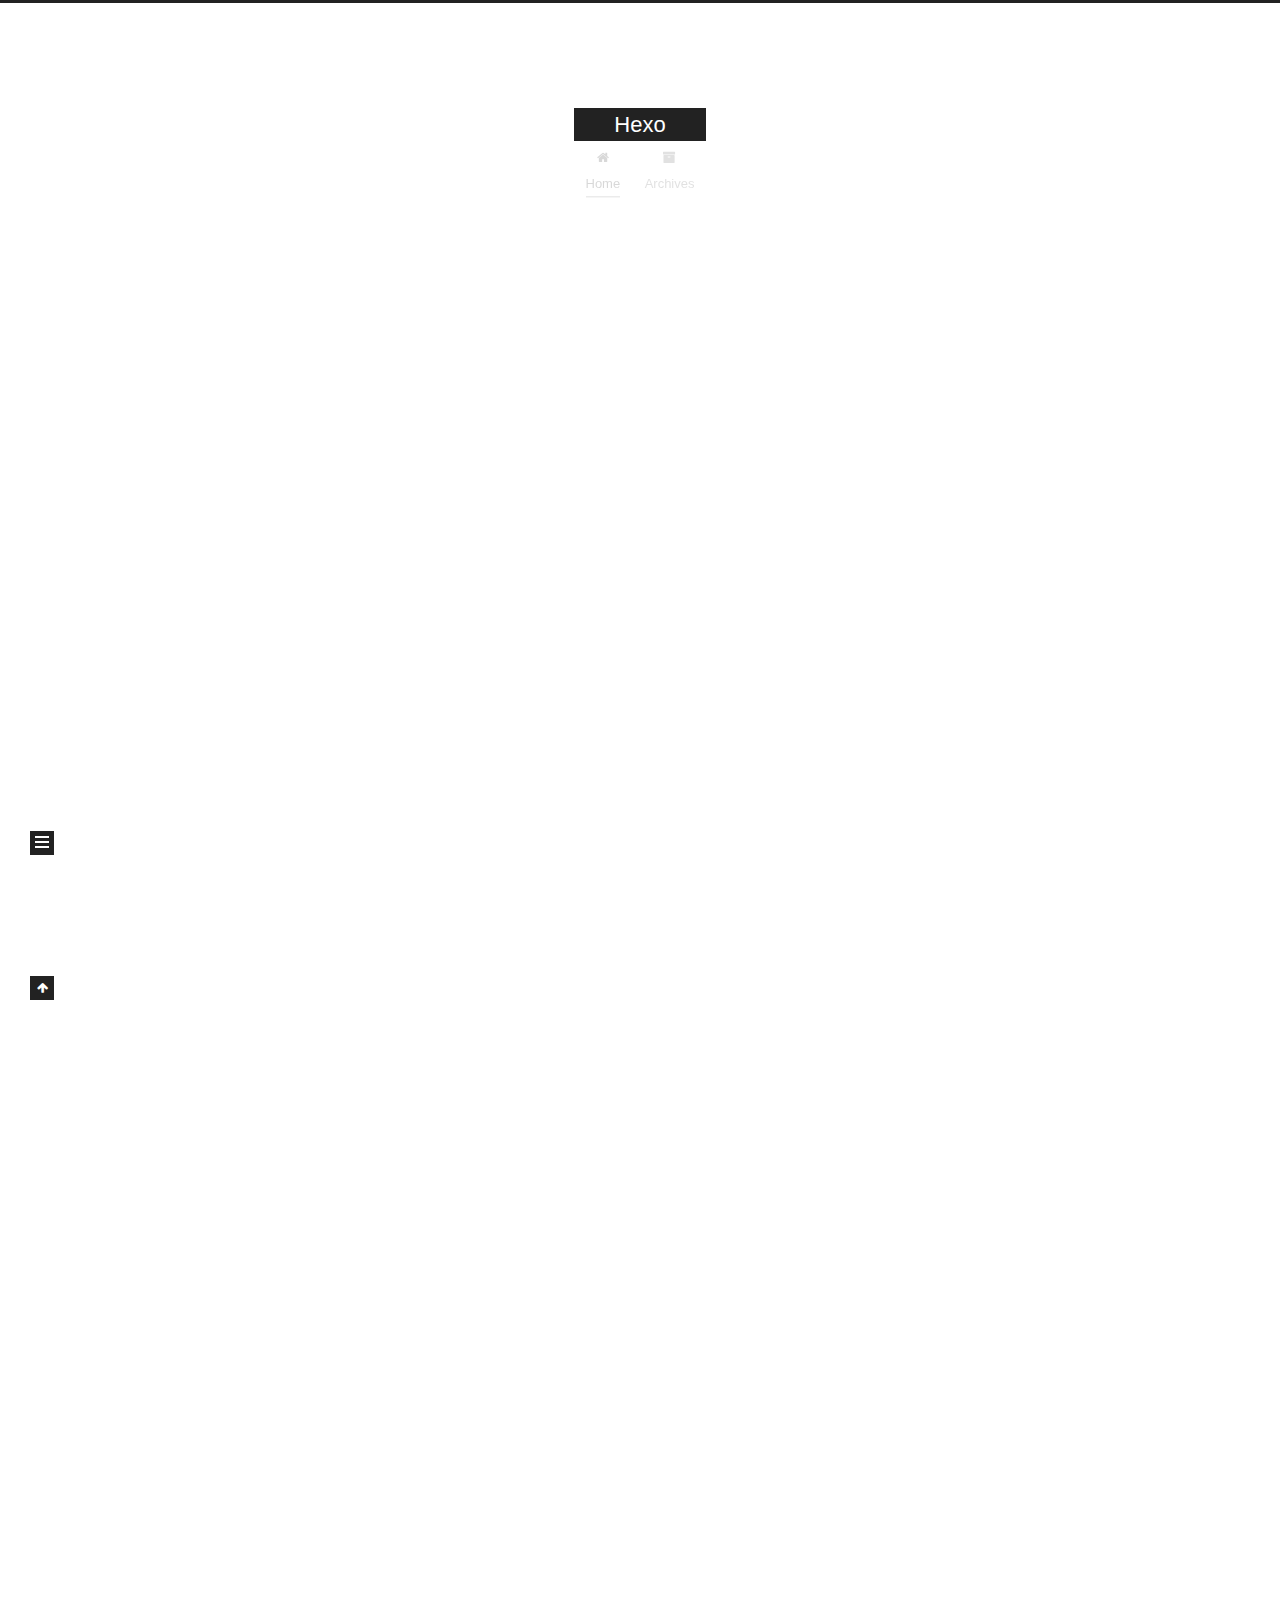
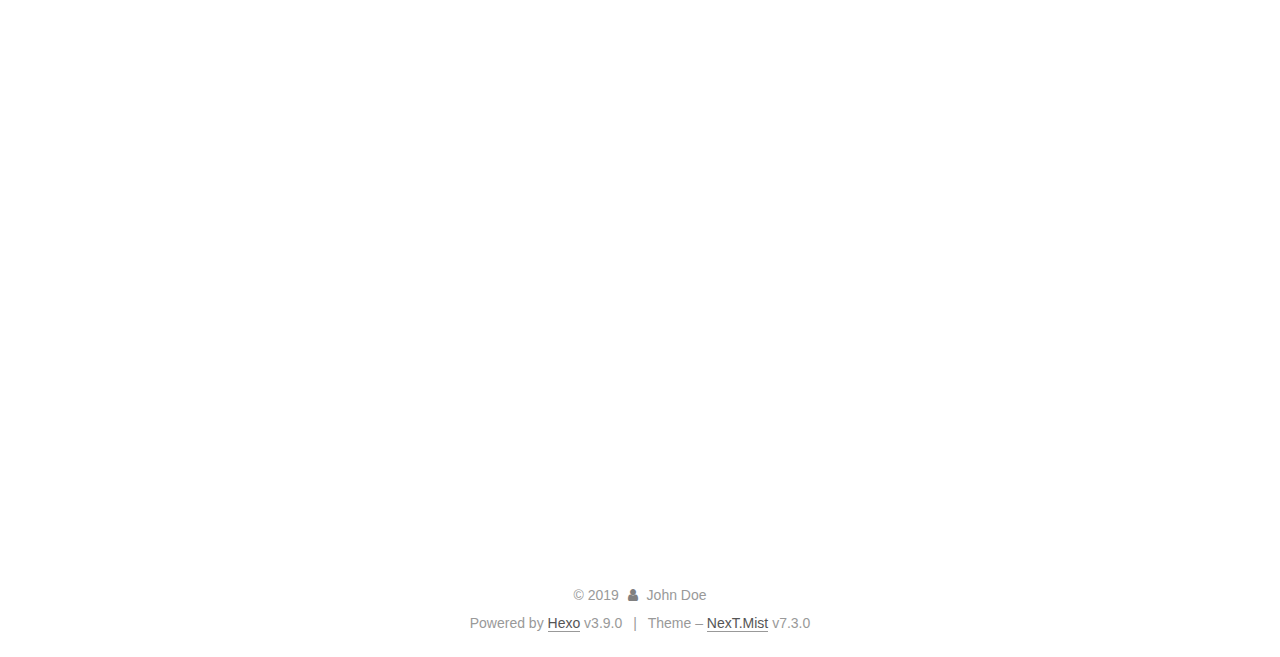
==== index.html @ 035d0e1c "Site updated: 2019-08-21 15:42:27" ====
<!DOCTYPE html>





<html class="theme-next mist use-motion" lang="en">
<head>
  <meta charset="UTF-8">
<meta name="viewport" content="width=device-width, initial-scale=1, maximum-scale=2">
<meta name="theme-color" content="#222">
<meta http-equiv="X-UA-Compatible" content="IE=edge">
  <link rel="apple-touch-icon" sizes="180x180" href="/images/apple-touch-icon-next.png?v=7.3.0">
  <link rel="icon" type="image/png" sizes="32x32" href="/images/favicon-32x32-next.png?v=7.3.0">
  <link rel="icon" type="image/png" sizes="16x16" href="/images/favicon-16x16-next.png?v=7.3.0">
  <link rel="mask-icon" href="/images/logo.svg?v=7.3.0" color="#222">

<link rel="stylesheet" href="/css/main.css?v=7.3.0">


<link rel="stylesheet" href="/lib/font-awesome/css/font-awesome.min.css?v=4.7.0">


<script id="hexo-configurations">
  var NexT = window.NexT || {};
  var CONFIG = {
    root: '/',
    scheme: 'Mist',
    version: '7.3.0',
    exturl: false,
    sidebar: {"position":"left","display":"post","offset":12,"onmobile":false},
    copycode: {"enable":false,"show_result":false,"style":null},
    back2top: {"enable":true,"sidebar":false,"scrollpercent":false},
    bookmark: {"enable":false,"save":"auto"},
    fancybox: false,
    mediumzoom: false,
    lazyload: false,
    pangu: false,
    algolia: {
      appID: '',
      apiKey: '',
      indexName: '',
      hits: {"per_page":10},
      labels: {"input_placeholder":"Search for Posts","hits_empty":"We didn't find any results for the search: ${query}","hits_stats":"${hits} results found in ${time} ms"}
    },
    localsearch: {"enable":false,"trigger":"auto","top_n_per_article":1,"unescape":false,"preload":false},
    path: '',
    motion: {"enable":true,"async":false,"transition":{"post_block":"fadeIn","post_header":"slideDownIn","post_body":"slideDownIn","coll_header":"slideLeftIn","sidebar":"slideUpIn"}},
    translation: {
      copy_button: 'Copy',
      copy_success: 'Copied',
      copy_failure: 'Copy failed'
    }
  };
</script>

  <meta property="og:type" content="website">
<meta property="og:title" content="Hexo">
<meta property="og:url" content="http://yoursite.com/index.html">
<meta property="og:site_name" content="Hexo">
<meta property="og:locale" content="en">
<meta name="twitter:card" content="summary">
<meta name="twitter:title" content="Hexo">
  <link rel="canonical" href="http://yoursite.com/">


<script id="page-configurations">
  // https://hexo.io/docs/variables.html
  CONFIG.page = {
    sidebar: "",
    isHome: true,
    isPost: false,
    isPage: false,
    isArchive: false
  };
</script>

  <title>Hexo</title>
  <meta name="generator" content="Hexo 3.9.0">
  








  <noscript>
  <style>
  .use-motion .motion-element,
  .use-motion .brand,
  .use-motion .menu-item,
  .sidebar-inner,
  .use-motion .post-block,
  .use-motion .pagination,
  .use-motion .comments,
  .use-motion .post-header,
  .use-motion .post-body,
  .use-motion .collection-title { opacity: initial; }

  .use-motion .logo,
  .use-motion .site-title,
  .use-motion .site-subtitle {
    opacity: initial;
    top: initial;
  }

  .use-motion .logo-line-before i { left: initial; }
  .use-motion .logo-line-after i { right: initial; }
  </style>
</noscript>

</head>

<body itemscope itemtype="http://schema.org/WebPage" lang="en">

  <div class="container sidebar-position-left">
    <div class="headband"></div>

    <header id="header" class="header" itemscope itemtype="http://schema.org/WPHeader">
      <div class="header-inner"><div class="site-brand-wrapper">
  <div class="site-meta">

    <div class="custom-logo-site-title">
      <a href="/" class="brand" rel="start">
        <span class="logo-line-before"><i></i></span>
        <span class="site-title">Hexo</span>
        <span class="logo-line-after"><i></i></span>
      </a>
    </div>
  </div>

  <div class="site-nav-toggle">
    <button aria-label="Toggle navigation bar">
      <span class="btn-bar"></span>
      <span class="btn-bar"></span>
      <span class="btn-bar"></span>
    </button>
  </div>
</div>


<nav class="site-nav">
  
  <ul id="menu" class="menu">
      
      
      
        
        <li class="menu-item menu-item-home">
      
    

    <a href="/" rel="section"><i class="menu-item-icon fa fa-fw fa-home"></i> <br>Home</a>

  </li>
      
      
      
        
        <li class="menu-item menu-item-archives">
      
    

    <a href="/archives/" rel="section"><i class="menu-item-icon fa fa-fw fa-archive"></i> <br>Archives</a>

  </li>
  </ul>

    

</nav>
</div>
    </header>

    


    <main id="main" class="main">
      <div class="main-inner">
        <div class="content-wrap">
          <div id="content" class="content page-home">
            
  <section id="posts" class="posts-expand">
      

  <article class="post" itemscope itemtype="http://schema.org/Article">
  
  
  
  <div class="post-block">
    <link itemprop="mainEntityOfPage" href="http://yoursite.com/2019/08/20/我的家/">

    <span hidden itemprop="author" itemscope itemtype="http://schema.org/Person">
      <meta itemprop="name" content="John Doe">
      <meta itemprop="description" content="">
      <meta itemprop="image" content="/images/avatar.gif">
    </span>

    <span hidden itemprop="publisher" itemscope itemtype="http://schema.org/Organization">
      <meta itemprop="name" content="Hexo">
    </span>
      <header class="post-header">
        <h1 class="post-title" itemprop="name headline">
            
            <a href="/2019/08/20/我的家/" class="post-title-link" itemprop="url">我的家在四川1111</a>
          
        </h1>

        <div class="post-meta">
            <span class="post-meta-item">
              <span class="post-meta-item-icon">
                <i class="fa fa-calendar-o"></i>
              </span>
              <span class="post-meta-item-text">Posted on</span>

              
                
              

              <time title="Created: 2019-08-20 17:03:33" itemprop="dateCreated datePublished" datetime="2019-08-20T17:03:33+08:00">2019-08-20</time>
            </span>
          
            

            
              <span class="post-meta-item">
                <span class="post-meta-item-icon">
                  <i class="fa fa-calendar-check-o"></i>
                </span>
                <span class="post-meta-item-text">Edited on</span>
                <time title="Modified: 2019-08-21 15:23:46" itemprop="dateModified" datetime="2019-08-21T15:23:46+08:00">2019-08-21</time>
              </span>
            
          

          

        </div>
      </header>

    
    
    
    <div class="post-body" itemprop="articleBody">

      
          <ol>
<li>hello </li>
<li>world</li>
<li>jack</li>
</ol>
<p>不自动换行</p>
<ul>
<li><p>标题哪里去了</p>
</li>
<li><p><strong>不清楚</strong></p>
</li>
</ul>
<hr>
<hr>
<p>😁</p>

        
      
    </div>

    
    
    
      <footer class="post-footer">
          <div class="post-eof"></div>
        
      </footer>
  </div>
  
  
  
  </article>

    
      

  <article class="post" itemscope itemtype="http://schema.org/Article">
  
  
  
  <div class="post-block">
    <link itemprop="mainEntityOfPage" href="http://yoursite.com/2019/08/19/hello-world/">

    <span hidden itemprop="author" itemscope itemtype="http://schema.org/Person">
      <meta itemprop="name" content="John Doe">
      <meta itemprop="description" content="">
      <meta itemprop="image" content="/images/avatar.gif">
    </span>

    <span hidden itemprop="publisher" itemscope itemtype="http://schema.org/Organization">
      <meta itemprop="name" content="Hexo">
    </span>
      <header class="post-header">
        <h1 class="post-title" itemprop="name headline">
            
            <a href="/2019/08/19/hello-world/" class="post-title-link" itemprop="url">Hello World</a>
          
        </h1>

        <div class="post-meta">
            <span class="post-meta-item">
              <span class="post-meta-item-icon">
                <i class="fa fa-calendar-o"></i>
              </span>
              <span class="post-meta-item-text">Posted on</span>

              
                
              

              <time title="Created: 2019-08-19 15:34:10" itemprop="dateCreated datePublished" datetime="2019-08-19T15:34:10+08:00">2019-08-19</time>
            </span>
          

          

        </div>
      </header>

    
    
    
    <div class="post-body" itemprop="articleBody">

      
          <p>Welcome to <a href="https://hexo.io/" target="_blank" rel="noopener">Hexo</a>! This is your very first post. Check <a href="https://hexo.io/docs/" target="_blank" rel="noopener">documentation</a> for more info. If you get any problems when using Hexo, you can find the answer in <a href="https://hexo.io/docs/troubleshooting.html" target="_blank" rel="noopener">troubleshooting</a> or you can ask me on <a href="https://github.com/hexojs/hexo/issues" target="_blank" rel="noopener">GitHub</a>.</p>
<h2 id="Quick-Start"><a href="#Quick-Start" class="headerlink" title="Quick Start"></a>Quick Start</h2><h3 id="Create-a-new-post"><a href="#Create-a-new-post" class="headerlink" title="Create a new post"></a>Create a new post</h3><figure class="highlight bash"><table><tr><td class="gutter"><pre><span class="line">1</span><br></pre></td><td class="code"><pre><span class="line">$ hexo new <span class="string">"My New Post"</span></span><br></pre></td></tr></table></figure>

<p>More info: <a href="https://hexo.io/docs/writing.html" target="_blank" rel="noopener">Writing</a></p>
<h3 id="Run-server"><a href="#Run-server" class="headerlink" title="Run server"></a>Run server</h3><figure class="highlight bash"><table><tr><td class="gutter"><pre><span class="line">1</span><br></pre></td><td class="code"><pre><span class="line">$ hexo server</span><br></pre></td></tr></table></figure>

<p>More info: <a href="https://hexo.io/docs/server.html" target="_blank" rel="noopener">Server</a></p>
<h3 id="Generate-static-files"><a href="#Generate-static-files" class="headerlink" title="Generate static files"></a>Generate static files</h3><figure class="highlight bash"><table><tr><td class="gutter"><pre><span class="line">1</span><br></pre></td><td class="code"><pre><span class="line">$ hexo generate</span><br></pre></td></tr></table></figure>

<p>More info: <a href="https://hexo.io/docs/generating.html" target="_blank" rel="noopener">Generating</a></p>
<h3 id="Deploy-to-remote-sites"><a href="#Deploy-to-remote-sites" class="headerlink" title="Deploy to remote sites"></a>Deploy to remote sites</h3><figure class="highlight bash"><table><tr><td class="gutter"><pre><span class="line">1</span><br></pre></td><td class="code"><pre><span class="line">$ hexo deploy</span><br></pre></td></tr></table></figure>

<p>More info: <a href="https://hexo.io/docs/deployment.html" target="_blank" rel="noopener">Deployment</a></p>

        
      
    </div>

    
    
    
      <footer class="post-footer">
          <div class="post-eof"></div>
        
      </footer>
  </div>
  
  
  
  </article>

    
  </section>

  


          </div>
          

        </div>
          
  
  <div class="sidebar-toggle">
    <div class="sidebar-toggle-line-wrap">
      <span class="sidebar-toggle-line sidebar-toggle-line-first"></span>
      <span class="sidebar-toggle-line sidebar-toggle-line-middle"></span>
      <span class="sidebar-toggle-line sidebar-toggle-line-last"></span>
    </div>
  </div>

  <aside id="sidebar" class="sidebar">
    <div class="sidebar-inner">

      <div class="site-overview-wrap sidebar-panel sidebar-panel-active">
        <div class="site-overview">

          <div class="site-author motion-element" itemprop="author" itemscope itemtype="http://schema.org/Person">
  <p class="site-author-name" itemprop="name">John Doe</p>
  <div class="site-description motion-element" itemprop="description"></div>
</div>
  <nav class="site-state motion-element">
      <div class="site-state-item site-state-posts">
        
          <a href="/archives/">
        
          <span class="site-state-item-count">2</span>
          <span class="site-state-item-name">posts</span>
        </a>
      </div>
    
  </nav>




        </div>
      </div>

    </div>
  </aside>
  <div id="sidebar-dimmer"></div>


      </div>
    </main>

    <footer id="footer" class="footer">
      <div class="footer-inner">
        <div class="copyright">&copy; <span itemprop="copyrightYear">2019</span>
  <span class="with-love" id="animate">
    <i class="fa fa-user"></i>
  </span>
  <span class="author" itemprop="copyrightHolder">John Doe</span>
</div>
  <div class="powered-by">Powered by <a href="https://hexo.io" class="theme-link" rel="noopener" target="_blank">Hexo</a> v3.9.0</div>
  <span class="post-meta-divider">|</span>
  <div class="theme-info">Theme – <a href="https://theme-next.org" class="theme-link" rel="noopener" target="_blank">NexT.Mist</a> v7.3.0</div>

        








        
      </div>
    </footer>
      <div class="back-to-top">
        <i class="fa fa-arrow-up"></i>
        <span>0%</span>
      </div>

    

  </div>

  
  <script src="/lib/jquery/index.js?v=3.4.1"></script>
  <script src="/lib/velocity/velocity.min.js?v=1.2.1"></script>
  <script src="/lib/velocity/velocity.ui.min.js?v=1.2.1"></script>
<script src="/js/utils.js?v=7.3.0"></script><script src="/js/motion.js?v=7.3.0"></script>
<script src="/js/schemes/muse.js?v=7.3.0"></script>

<script src="/js/next-boot.js?v=7.3.0"></script>



  


























  

  

  


  
</body>
</html>
---- css/main.css ----
html {
  line-height: 1.15; /* 1 */
  -webkit-text-size-adjust: 100%; /* 2 */
}
body {
  margin: 0;
}
main {
  display: block;
}
h1 {
  font-size: 2em;
  margin: 0.67em 0;
}
hr {
  box-sizing: content-box; /* 1 */
  height: 0; /* 1 */
  overflow: visible; /* 2 */
}
pre {
  font-family: monospace, monospace; /* 1 */
  font-size: 1em; /* 2 */
}
a {
  background-color: transparent;
}
abbr[title] {
  border-bottom: none; /* 1 */
  text-decoration: underline; /* 2 */
  text-decoration: underline dotted; /* 2 */
}
b,
strong {
  font-weight: bolder;
}
code,
kbd,
samp {
  font-family: monospace, monospace; /* 1 */
  font-size: 1em; /* 2 */
}
small {
  font-size: 80%;
}
sub,
sup {
  font-size: 75%;
  line-height: 0;
  position: relative;
  vertical-align: baseline;
}
sub {
  bottom: -0.25em;
}
sup {
  top: -0.5em;
}
img {
  border-style: none;
}
button,
input,
optgroup,
select,
textarea {
  font-family: inherit; /* 1 */
  font-size: 100%; /* 1 */
  line-height: 1.15; /* 1 */
  margin: 0; /* 2 */
}
button,
input {
/* 1 */
  overflow: visible;
}
button,
select {
/* 1 */
  text-transform: none;
}
button,
[type='button'],
[type='reset'],
[type='submit'] {
  -webkit-appearance: button;
}
button::-moz-focus-inner,
[type='button']::-moz-focus-inner,
[type='reset']::-moz-focus-inner,
[type='submit']::-moz-focus-inner {
  border-style: none;
  padding: 0;
}
button:-moz-focusring,
[type='button']:-moz-focusring,
[type='reset']:-moz-focusring,
[type='submit']:-moz-focusring {
  outline: 1px dotted ButtonText;
}
fieldset {
  padding: 0.35em 0.75em 0.625em;
}
legend {
  box-sizing: border-box; /* 1 */
  color: inherit; /* 2 */
  display: table; /* 1 */
  max-width: 100%; /* 1 */
  padding: 0; /* 3 */
  white-space: normal; /* 1 */
}
progress {
  vertical-align: baseline;
}
textarea {
  overflow: auto;
}
[type='checkbox'],
[type='radio'] {
  box-sizing: border-box; /* 1 */
  padding: 0; /* 2 */
}
[type='number']::-webkit-inner-spin-button,
[type='number']::-webkit-outer-spin-button {
  height: auto;
}
[type='search'] {
  outline-offset: -2px; /* 2 */
  -webkit-appearance: textfield; /* 1 */
}
[type='search']::-webkit-search-decoration {
  -webkit-appearance: none;
}
::-webkit-file-upload-button {
  font: inherit; /* 2 */
  -webkit-appearance: button; /* 1 */
}
details {
  display: block;
}
summary {
  display: list-item;
}
template {
  display: none;
}
[hidden] {
  display: none;
}
::selection {
  background: #262a30;
  color: #fff;
}
body {
  background: #fff;
  color: #555;
  font-family: 'Lato', "PingFang SC", "Microsoft YaHei", sans-serif;
  font-size: 1em;
  line-height: 2;
  position: relative;
}
@media (max-width: 991px) {
  body {
    padding-right: 0 !important;
  }
}
h1,
h2,
h3,
h4,
h5,
h6 {
  font-family: 'Lato', "PingFang SC", "Microsoft YaHei", sans-serif;
  font-weight: bold;
  line-height: 1.5;
  margin: 20px 0 15px;
  padding: 0;
}
h1 {
  font-size: 1.75em;
}
h2 {
  font-size: 1.625em;
}
h3 {
  font-size: 1.5em;
}
h4 {
  font-size: 1.375em;
}
h5 {
  font-size: 1.25em;
}
h6 {
  font-size: 1.125em;
}
p {
  margin: 0 0 20px 0;
}
a,
span.exturl {
  overflow-wrap: break-word;
  word-wrap: break-word;
  background-color: transparent;
  border-bottom: 1px solid #999;
  color: #555;
  outline: none;
  text-decoration: none;
  cursor: pointer;
}
a:hover,
span.exturl:hover {
  border-bottom-color: #222;
  color: #222;
}
video {
  display: block;
  margin-left: auto;
  margin-right: auto;
  max-width: 100%;
}
img {
  display: block;
  height: auto;
  margin: auto;
  max-width: 100%;
}
hr {
  background-color: #ddd;
  background-image: repeating-linear-gradient(-45deg, #fff, #fff 4px, transparent 4px, transparent 8px);
  border: none;
  height: 3px;
  margin: 40px 0;
}
blockquote {
  border-left: 4px solid #ddd;
  color: #666;
  margin: 0;
  padding: 0 15px;
}
blockquote cite::before {
  content: '-';
  padding: 0 5px;
}
dt {
  font-weight: 700;
}
dd {
  margin: 0;
  padding: 0;
}
kbd {
  background-color: #f9f9f9;
  background-image: linear-gradient(top, #eee, #fff, #eee);
  border: 1px solid #ccc;
  border-radius: 0.2em;
  box-shadow: 0.1em 0.1em 0.2em rgba(0,0,0,0.1);
  font-family: inherit;
  padding: 0.1em 0.3em;
  white-space: nowrap;
}
.text-left {
  text-align: left;
}
.text-center {
  text-align: center;
}
.text-right {
  text-align: right;
}
.text-justify {
  text-align: justify;
}
.text-nowrap {
  white-space: nowrap;
}
.text-lowercase {
  text-transform: lowercase;
}
.text-uppercase {
  text-transform: uppercase;
}
.text-capitalize {
  text-transform: capitalize;
}
.center-block {
  display: block;
  margin-left: auto;
  margin-right: auto;
}
.clearfix::before,
.clearfix::after {
  content: ' ';
  display: table;
}
.clearfix::after {
  clear: both;
}
.pullquote {
  width: 45%;
}
.pullquote.left {
  float: left;
  margin-left: 5px;
  margin-right: 10px;
}
.pullquote.right {
  float: right;
  margin-left: 10px;
  margin-right: 5px;
}
.affix {
  position: fixed;
}
.translation {
  color: #999;
  font-size: 0.875em;
  margin-top: -20px;
}
.use-motion .motion-element {
  opacity: 0;
}
.table-container {
  margin: 20px 0;
  overflow: auto;
  -webkit-overflow-scrolling: touch;
}
.highlight .table-container {
  margin: 0;
}
table {
  border-collapse: collapse;
  border-spacing: 0;
  font-size: 0.875em;
  width: 100%;
}
table > tbody > tr:nth-of-type(odd) {
  background-color: #f9f9f9;
}
table > tbody > tr:hover {
  background-color: #f5f5f5;
}
caption,
th,
td {
  font-weight: normal;
  padding: 8px;
  text-align: left;
  vertical-align: middle;
}
th,
td {
  border: 1px solid #ddd;
  border-bottom: 3px solid #ddd;
}
th {
  font-weight: 700;
  padding-bottom: 10px;
}
td {
  border-bottom-width: 1px;
}
html,
body {
  height: 100%;
}
.container {
  position: relative;
}
.header-inner {
  margin: 0 auto;
  padding: 100px 0 70px;
  width: 700px;
}
@media (min-width: 1200px) {
  .container .header-inner {
    width: 800px;
  }
}
@media (min-width: 1600px) {
  .container .header-inner {
    width: 900px;
  }
}
.main-inner {
  margin: 0 auto;
  width: 700px;
}
@media (min-width: 1200px) {
  .container .main-inner {
    width: 800px;
  }
}
@media (min-width: 1600px) {
  .container .main-inner {
    width: 900px;
  }
}
.footer {
  padding: 20px 0;
}
.footer-inner {
  box-sizing: border-box;
  margin: 0 auto;
  width: 700px;
}
@media (min-width: 1200px) {
  .container .footer-inner {
    width: 800px;
  }
}
@media (min-width: 1600px) {
  .container .footer-inner {
    width: 900px;
  }
}
pre,
.highlight {
  background: #f7f7f7;
  color: #4d4d4c;
  line-height: 1.6;
  margin: 20px 0;
}
pre,
code {
  font-family: consolas, Menlo, "PingFang SC", "Microsoft YaHei", monospace;
}
code {
  overflow-wrap: break-word;
  word-wrap: break-word;
  background: #eee;
  border-radius: 3px;
  color: #555;
  padding: 2px 4px;
}
pre {
  overflow: auto;
  padding: 10px;
}
pre code {
  background: none;
  color: #4d4d4c;
  font-size: 0.875em;
  padding: 0;
  text-shadow: none;
}
.highlight *::selection {
  background: #d6d6d6;
}
.highlight pre {
  border: none;
  margin: 0;
  padding: 10px 0;
}
.highlight table {
  border: none;
  margin: 0;
  width: auto;
}
.highlight td {
  border: none;
  padding: 0;
}
.highlight figcaption {
  background: #eee;
  border-bottom: 1px solid #e9e9e9;
  color: #4d4d4c;
  line-height: 1em;
  margin: 0;
  padding: 0.5em;
}
.highlight figcaption::before,
.highlight figcaption::after {
  content: ' ';
  display: table;
}
.highlight figcaption::after {
  clear: both;
}
.highlight figcaption a {
  color: #4d4d4c;
  float: right;
}
.highlight figcaption a:hover {
  border-bottom-color: #4d4d4c;
}
.highlight .gutter pre {
  background-color: #eff2f3;
  color: #869194;
  padding-left: 10px;
  padding-right: 10px;
  text-align: right;
}
.highlight .code pre {
  background-color: #f7f7f7;
  padding-left: 10px;
  width: 100%;
}
.gutter {
  user-select: none;
  -moz-user-select: none;
  -ms-user-select: none;
  -webkit-user-select: none;
}
.gist table {
  width: auto;
}
.gist table td {
  border: none;
}
pre .deletion {
  background: #fdd;
}
pre .addition {
  background: #dfd;
}
pre .meta {
  color: #eab700;
  user-select: none;
  -moz-user-select: none;
  -ms-user-select: none;
  -webkit-user-select: none;
}
pre .comment {
  color: #8e908c;
}
pre .variable,
pre .attribute,
pre .tag,
pre .name,
pre .regexp,
pre .ruby .constant,
pre .xml .tag .title,
pre .xml .pi,
pre .xml .doctype,
pre .html .doctype,
pre .css .id,
pre .css .class,
pre .css .pseudo {
  color: #c82829;
}
pre .number,
pre .preprocessor,
pre .built_in,
pre .builtin-name,
pre .literal,
pre .params,
pre .constant,
pre .command {
  color: #f5871f;
}
pre .ruby .class .title,
pre .css .rules .attribute,
pre .string,
pre .symbol,
pre .value,
pre .inheritance,
pre .header,
pre .ruby .symbol,
pre .xml .cdata,
pre .special,
pre .formula {
  color: #718c00;
}
pre .title,
pre .css .hexcolor {
  color: #3e999f;
}
pre .function,
pre .python .decorator,
pre .python .title,
pre .ruby .function .title,
pre .ruby .title .keyword,
pre .perl .sub,
pre .javascript .title,
pre .coffeescript .title {
  color: #4271ae;
}
pre .keyword,
pre .javascript .function {
  color: #8959a8;
}
.blockquote-center {
  border-left: none;
  margin: 40px 0;
  padding: 0;
  position: relative;
  text-align: center;
}
.blockquote-center::before,
.blockquote-center::after {
  background-position: 0 -6px;
  background-repeat: no-repeat;
  background-size: 22px 22px;
  content: ' ';
  display: block;
  height: 24px;
  opacity: 0.2;
  position: absolute;
  width: 100%;
}
.blockquote-center::before {
  background-image: url("../images/quote-l.svg");
  border-top: 1px solid #ccc;
  top: -20px;
}
.blockquote-center::after {
  background-image: url("../images/quote-r.svg");
  background-position: 100% 8px;
  border-bottom: 1px solid #ccc;
  bottom: -20px;
}
.blockquote-center p,
.blockquote-center div {
  text-align: center;
}
.post .post-body .group-picture img {
  border: none;
  box-sizing: border-box;
  margin: 0 auto;
  padding: 0 3px;
}
.post-body .group-picture-row {
  margin-bottom: 6px;
  overflow: hidden;
}
.post-body .group-picture-column {
  float: left;
  margin-bottom: 10px;
}
.page-archive .group-picture-container {
  overflow: hidden;
}
.page-archive .group-picture-row {
  float: left;
}
.page-archive .group-picture-row:first-child {
  margin-top: 6px;
}
.page-archive .group-picture-column {
  max-height: 150px;
  max-width: 150px;
}
.post-body .label {
  display: inline;
  padding: 0 2px;
}
.post-body .label.default {
  background-color: #f0f0f0;
}
.post-body .label.primary {
  background-color: #efe6f7;
}
.post-body .label.info {
  background-color: #e5f2f8;
}
.post-body .label.success {
  background-color: #e7f4e9;
}
.post-body .label.warning {
  background-color: #fcf6e1;
}
.post-body .label.danger {
  background-color: #fae8eb;
}
.post-body .tabs {
  margin-bottom: 20px;
}
.post-body .tabs,
.tabs-comment {
  display: block;
  padding-top: 10px;
  position: relative;
}
.post-body .tabs ul.nav-tabs,
.tabs-comment ul.nav-tabs {
  display: flex;
  flex-wrap: wrap;
  margin: 0;
  margin-bottom: -1px;
  padding: 0;
}
@media (max-width: 413px) {
  .post-body .tabs ul.nav-tabs,
  .tabs-comment ul.nav-tabs {
    display: block;
    margin-bottom: 5px;
  }
}
.post-body .tabs ul.nav-tabs li.tab,
.tabs-comment ul.nav-tabs li.tab {
  background-color: #fff;
  border-bottom: 1px solid #ddd;
  border-left: 1px solid transparent;
  border-right: 1px solid transparent;
  border-top: 3px solid transparent;
  flex-grow: 1;
  list-style-type: none;
}
@media (max-width: 413px) {
  .post-body .tabs ul.nav-tabs li.tab,
  .tabs-comment ul.nav-tabs li.tab {
    border-bottom: 1px solid transparent;
    border-left: 3px solid transparent;
    border-right: 1px solid transparent;
    border-top: 1px solid transparent;
  }
}
.post-body .tabs ul.nav-tabs li.tab a,
.tabs-comment ul.nav-tabs li.tab a {
  border-bottom: initial;
  display: block;
  line-height: 1.8em;
  outline: 0;
  padding: 0.25em 0.75em;
  text-align: center;
  transition-delay: 0s;
  transition-duration: 0.2s;
  transition-timing-function: ease-out;
}
.post-body .tabs ul.nav-tabs li.tab a i,
.tabs-comment ul.nav-tabs li.tab a i {
  width: 1.285714285714286em;
}
.post-body .tabs ul.nav-tabs li.tab.active,
.tabs-comment ul.nav-tabs li.tab.active {
  border-bottom: 1px solid transparent;
  border-left: 1px solid #ddd;
  border-right: 1px solid #ddd;
  border-top: 3px solid #fc6423;
}
@media (max-width: 413px) {
  .post-body .tabs ul.nav-tabs li.tab.active,
  .tabs-comment ul.nav-tabs li.tab.active {
    border-bottom: 1px solid #ddd;
    border-left: 3px solid #fc6423;
    border-right: 1px solid #ddd;
    border-top: 1px solid #ddd;
  }
}
.post-body .tabs ul.nav-tabs li.tab.active a,
.tabs-comment ul.nav-tabs li.tab.active a {
  color: #555;
  cursor: default;
}
.post-body .tabs .tab-content .tab-pane,
.tabs-comment .tab-content .tab-pane {
  border: 1px solid #ddd;
  padding: 20px 20px 0 20px;
}
.post-body .tabs .tab-content .tab-pane:not(.active),
.tabs-comment .tab-content .tab-pane:not(.active) {
  display: none;
}
.post-body .tabs .tab-content .tab-pane.active,
.tabs-comment .tab-content .tab-pane.active {
  display: block;
}
.post-body .note {
  margin-bottom: 20px;
  padding: 15px;
  position: relative;
  border: 1px solid #eee;
  border-left-width: 5px;
  border-radius: 3px;
}
.post-body .note h2,
.post-body .note h3,
.post-body .note h4,
.post-body .note h5,
.post-body .note h6 {
  margin-top: 0;
  border-bottom: initial;
  margin-bottom: 0;
  padding-top: 0 !important;
}
.post-body .note p:first-child,
.post-body .note ul:first-child,
.post-body .note ol:first-child,
.post-body .note table:first-child,
.post-body .note pre:first-child,
.post-body .note blockquote:first-child,
.post-body .note img:first-child {
  margin-top: 0;
}
.post-body .note p:last-child,
.post-body .note ul:last-child,
.post-body .note ol:last-child,
.post-body .note table:last-child,
.post-body .note pre:last-child,
.post-body .note blockquote:last-child,
.post-body .note img:last-child {
  margin-bottom: 0;
}
.post-body .note.default {
  border-left-color: #777;
}
.post-body .note.default h2,
.post-body .note.default h3,
.post-body .note.default h4,
.post-body .note.default h5,
.post-body .note.default h6 {
  color: #777;
}
.post-body .note.primary {
  border-left-color: #6f42c1;
}
.post-body .note.primary h2,
.post-body .note.primary h3,
.post-body .note.primary h4,
.post-body .note.primary h5,
.post-body .note.primary h6 {
  color: #6f42c1;
}
.post-body .note.info {
  border-left-color: #428bca;
}
.post-body .note.info h2,
.post-body .note.info h3,
.post-body .note.info h4,
.post-body .note.info h5,
.post-body .note.info h6 {
  color: #428bca;
}
.post-body .note.success {
  border-left-color: #5cb85c;
}
.post-body .note.success h2,
.post-body .note.success h3,
.post-body .note.success h4,
.post-body .note.success h5,
.post-body .note.success h6 {
  color: #5cb85c;
}
.post-body .note.warning {
  border-left-color: #f0ad4e;
}
.post-body .note.warning h2,
.post-body .note.warning h3,
.post-body .note.warning h4,
.post-body .note.warning h5,
.post-body .note.warning h6 {
  color: #f0ad4e;
}
.post-body .note.danger {
  border-left-color: #d9534f;
}
.post-body .note.danger h2,
.post-body .note.danger h3,
.post-body .note.danger h4,
.post-body .note.danger h5,
.post-body .note.danger h6 {
  color: #d9534f;
}
.btn {
  background: #222;
  border: 2px solid #222;
  border-radius: 0;
  color: #fff;
  display: inline-block;
  font-size: 0.875em;
  padding: 0 20px;
  text-decoration: none;
  transition-property: background-color;
  transition-delay: 0s;
  transition-duration: 0.2s;
  transition-timing-function: ease-in-out;
  line-height: 2;
}
.btn:hover {
  background: #fff;
  border-color: #222;
  color: #222;
}
.btn +.btn {
  margin: 0 0 8px 8px;
}
.btn .fa-fw {
  text-align: left;
  width: 1.285714285714286em;
}
.btn-bar {
  background: #555;
  border-radius: 1px;
  display: block;
  height: 2px;
  width: 22px;
}
.btn-bar+.btn-bar {
  margin-top: 4px;
}
.page-number-basic,
.pagination .prev,
.pagination .next,
.pagination .page-number,
.pagination .space {
  display: inline-block;
  margin: 0 10px;
  padding: 0 11px;
  position: relative;
  top: -1px;
}
@media (max-width: 767px) {
  .page-number-basic,
  .pagination .prev,
  .pagination .next,
  .pagination .page-number,
  .pagination .space {
    margin: 0 5px;
  }
}
.pagination {
  border-top: 1px solid #eee;
  margin: 120px 0 40px;
  text-align: center;
}
.pagination .prev,
.pagination .next,
.pagination .page-number {
  border-bottom: 0;
  border-top: 1px solid #eee;
  transition-property: border-color;
  transition-delay: 0s;
  transition-duration: 0.2s;
  transition-timing-function: ease-in-out;
}
.pagination .prev:hover,
.pagination .next:hover,
.pagination .page-number:hover {
  border-top-color: #222;
}
.pagination .space {
  margin: 0;
  padding: 0;
}
.pagination .prev {
  margin-left: 0;
}
.pagination .next {
  margin-right: 0;
}
.pagination .page-number.current {
  background: #ccc;
  border-top-color: #ccc;
  color: #fff;
}
@media (max-width: 767px) {
  .pagination {
    border-top: none;
  }
  .pagination .prev,
  .pagination .next,
  .pagination .page-number {
    border-bottom: 1px solid #eee;
    border-top: 0;
    margin-bottom: 10px;
    padding: 0 10px;
  }
  .pagination .prev:hover,
  .pagination .next:hover,
  .pagination .page-number:hover {
    border-bottom-color: #222;
  }
}
.comments {
  margin: 60px 20px 0;
  overflow: hidden;
}
.comment-button-group {
  display: flex;
  flex-wrap: wrap-reverse;
  justify-content: center;
  margin: 1em 0;
}
.comment-button-group .comment-button {
  margin: 0.1em 0.2em;
}
.comment-button-group .comment-button.active {
  background: #fff;
  border-color: #222;
  color: #222;
}
.comment-position {
  display: none;
}
.comment-position.active {
  display: block;
}
.tabs-comment {
  background: #fff;
  margin-top: 4em;
  padding-top: 0;
}
.tabs-comment .comments {
  border: 0;
  box-shadow: none;
  margin-top: 0;
  padding-top: 0;
}
.back-to-top {
  background: #222;
  bottom: -100px;
  box-sizing: border-box;
  color: #fff;
  cursor: pointer;
  font-size: 12px;
  opacity: 1;
  padding: 0 6px;
  position: fixed;
  right: 30px;
  text-align: center;
  transition-property: bottom;
  z-index: 1050;
  transition-delay: 0s;
  transition-duration: 0.2s;
  transition-timing-function: ease-in-out;
  width: 24px;
}
.back-to-top span {
  display: none;
}
.back-to-top:hover {
  color: #87daff;
}
.back-to-top.back-to-top-on {
  bottom: 19px;
}
@media (max-width: 991px) {
  .back-to-top {
    opacity: 0.8;
    right: 20px;
  }
}
.header {
  background: transparent;
}
.header-inner {
  position: relative;
}
.headband {
  background: #222;
  height: 3px;
}
.site-meta {
  margin: 0;
  text-align: center;
}
@media (max-width: 767px) {
  .site-meta {
    text-align: center;
  }
}
.brand {
  background: #222;
  border-bottom: none;
  color: #fff;
  display: inline-block;
  line-height: 1.375em;
  padding: 0 40px;
  position: relative;
}
.brand:hover {
  color: #fff;
}
.logo {
  display: inline-block;
  line-height: 36px;
  margin-right: 5px;
  vertical-align: top;
}
.site-title {
  display: inline-block;
  font-family: 'Lato', "PingFang SC", "Microsoft YaHei", sans-serif;
  font-size: 1.375em;
  font-weight: normal;
  line-height: 1.5;
  vertical-align: top;
}
.site-subtitle {
  color: #999;
  font-size: 0.8125em;
  margin-top: 10px;
}
.use-motion .brand {
  opacity: 0;
}
.use-motion .logo,
.use-motion .site-title,
.use-motion .site-subtitle,
.use-motion .custom-logo-image {
  opacity: 0;
  position: relative;
  top: -10px;
}
.site-nav-toggle {
  display: none;
  left: 10px;
  position: absolute;
}
@media (max-width: 767px) {
  .site-nav-toggle {
    display: block;
  }
}
.site-nav-toggle button {
  background: transparent;
  border: none;
  margin-top: 2px;
  padding: 9px 10px;
}
@media (max-width: 767px) {
  .site-nav {
    border-top: 1px solid #ddd;
    clear: both;
    display: none;
    margin: 0 -10px;
    padding: 0 10px;
  }
}
@media (min-width: 768px) and (max-width: 991px) {
  .site-nav {
    display: block !important;
  }
}
@media (min-width: 992px) {
  .site-nav {
    display: block !important;
  }
}
.menu {
  margin-top: 20px;
  padding-left: 0;
  text-align: center;
}
.menu .menu-item {
  display: inline-block;
  list-style: none;
  margin: 0 10px;
}
@media (max-width: 767px) {
  .menu .menu-item {
    margin-top: 10px;
  }
}
.menu .menu-item a,
.menu .menu-item span.exturl {
  border-bottom: 1px solid transparent;
  display: block;
  font-size: 0.8125em;
  line-height: inherit;
  transition-property: border-color;
  transition-delay: 0s;
  transition-duration: 0.2s;
  transition-timing-function: ease-in-out;
}
.menu .menu-item a:hover,
.menu .menu-item span.exturl:hover {
  border-bottom-color: #222;
}
.menu .menu-item .fa {
  margin-right: 5px;
}
.use-motion .menu-item {
  opacity: 0;
}
.post-body {
  overflow-wrap: break-word;
  word-wrap: break-word;
  font-family: 'Lato', "PingFang SC", "Microsoft YaHei", sans-serif;
}
@media (min-width: 1200px) {
  .post-body {
    font-size: 1.125em;
  }
}
@media (max-width: 767px) {
  .post-body {
    font-size: 0.875em;
  }
}
.post-body span.exturl .fa {
  font-size: 0.875em;
  margin-left: 4px;
}
.post-body .image-caption,
.post-body .figure .caption {
  color: #999;
  font-size: 0.875em;
  font-weight: bold;
  line-height: 1;
  margin: -20px auto 15px;
  text-align: center;
}
.post-sticky-flag {
  display: inline-block;
  transform: rotate(30deg);
}
.use-motion .post-block,
.use-motion .pagination,
.use-motion .comments {
  opacity: 0;
}
.use-motion .post-header {
  opacity: 0;
}
.use-motion .post-body {
  opacity: 0;
}
.use-motion .collection-title {
  opacity: 0;
}
.post-button {
  margin-top: 40px;
}
.posts-collapse {
  margin-left: 55px;
  position: relative;
  z-index: 1010;
}
@media (max-width: 767px) {
  .posts-collapse {
    margin-left: 20px;
    margin-right: 20px;
  }
}
.posts-collapse .collection-title {
  margin: 60px 0;
  position: relative;
}
.posts-collapse .collection-title h1,
.posts-collapse .collection-title h2 {
  margin-left: 20px;
}
.posts-collapse .collection-title small {
  color: #bbb;
  margin-left: 5px;
}
.posts-collapse .collection-title::before {
  background: #bbb;
  border-radius: 50%;
  content: ' ';
  height: 8px;
  left: 0;
  margin-left: -4px;
  margin-top: -4px;
  position: absolute;
  top: 50%;
  width: 8px;
}
.posts-collapse .post {
  margin: 30px 0;
}
.posts-collapse .post-header {
  position: relative;
  transition-delay: 0s;
  transition-duration: 0.2s;
  transition-timing-function: ease-in-out;
  border-bottom: 1px dashed #ccc;
  transition-property: border;
}
.posts-collapse .post-header::before {
  background: #bbb;
  border: 1px solid #fff;
  border-radius: 50%;
  content: ' ';
  height: 6px;
  left: 0;
  margin-left: -4px;
  position: absolute;
  top: 0.75em;
  width: 6px;
  transition-delay: 0s;
  transition-duration: 0.2s;
  transition-timing-function: ease-in-out;
  transition-property: background;
}
.posts-collapse .post-header:hover {
  border-bottom-color: #666;
}
.posts-collapse .post-header:hover::before {
  background: #222;
}
.posts-collapse .post-title {
  font-size: 1em;
  font-weight: normal;
  line-height: inherit;
  margin-bottom: 0;
  margin-left: 3.75em;
}
.posts-collapse .post-title::after {
  margin-left: 3px;
  opacity: 0.6;
}
.posts-collapse .post-title a,
.posts-collapse .post-title span.exturl {
  border-bottom: none;
  color: #666;
}
.posts-collapse .post-meta {
  font-size: 0.75em;
  left: 20px;
  position: absolute;
  top: 5px;
}
.posts-collapse::after {
  background: #f5f5f5;
  content: ' ';
  height: 100%;
  left: 0;
  margin-left: -2px;
  position: absolute;
  top: 1.25em;
  width: 4px;
  z-index: -1;
}
.posts-collapse .fa-external-link {
  font-size: 0.875em;
  margin-left: 5px;
}
.posts-expand .post-eof {
  background: #ccc;
  height: 1px;
  margin: 80px auto 60px;
  text-align: center;
  width: 8%;
}
.post:last-child .post-eof {
  display: none;
}
.posts-expand {
  padding-top: 40px;
}
@media (max-width: 767px) {
  .posts-expand {
    margin: 0 20px;
  }
  .post-body .highlight {
    margin-left: 0;
    margin-right: 0;
    padding: 0;
  }
}
@media (min-width: 992px) {
  .posts-expand .post-body {
    text-align: justify;
  }
}
@media (max-width: 991px) {
  .posts-expand .post-body {
    text-align: justify;
  }
}
.posts-expand .post-body h2,
.posts-expand .post-body h3,
.posts-expand .post-body h4,
.posts-expand .post-body h5,
.posts-expand .post-body h6 {
  padding-top: 10px;
}
.posts-expand .post-body h2 .header-anchor,
.posts-expand .post-body h3 .header-anchor,
.posts-expand .post-body h4 .header-anchor,
.posts-expand .post-body h5 .header-anchor,
.posts-expand .post-body h6 .header-anchor {
  border-bottom-style: none;
  color: #ccc;
  float: right;
  margin-left: 10px;
  visibility: hidden;
}
.posts-expand .post-body h2 .header-anchor:hover,
.posts-expand .post-body h3 .header-anchor:hover,
.posts-expand .post-body h4 .header-anchor:hover,
.posts-expand .post-body h5 .header-anchor:hover,
.posts-expand .post-body h6 .header-anchor:hover {
  color: inherit;
}
.posts-expand .post-body h2:hover .header-anchor,
.posts-expand .post-body h3:hover .header-anchor,
.posts-expand .post-body h4:hover .header-anchor,
.posts-expand .post-body h5:hover .header-anchor,
.posts-expand .post-body h6:hover .header-anchor {
  visibility: visible;
}
.posts-expand .post-body img {
  border: 1px solid #ddd;
  box-sizing: border-box;
  margin: 0 auto 20px;
  padding: 3px;
}
.post-gallery {
  border-collapse: separate;
  display: table;
  table-layout: fixed;
  width: 100%;
}
.post-gallery-row {
  display: table-row;
}
.post-gallery .post-gallery-img {
  border: none;
  display: table-cell;
  text-align: center;
  vertical-align: middle;
}
.post-gallery .post-gallery-img img {
  border: none;
  max-height: 100%;
  max-width: 100%;
}
.fancybox-close,
.fancybox-close:hover {
  border: none;
}
.posts-expand .post-meta {
  color: #999;
  font-family: 'Lato', "PingFang SC", "Microsoft YaHei", sans-serif;
  margin: 3px 0 60px 0;
  text-align: center;
}
.posts-expand .post-meta .post-description {
  font-size: 0.875em;
  margin-top: 2px;
}
.posts-expand .post-meta time {
  border-bottom: 1px dashed #999;
  cursor: help;
}
.post-meta .post-meta-item + .post-meta-item::before {
  content: '|';
  margin: 0 0.5em;
}
.post-meta .post-meta-item {
  font-size: 0.75em;
}
.post-meta-divider {
  margin: 0 0.5em;
}
.post-meta-item-icon {
  margin-right: 3px;
}
@media (max-width: 991px) {
  .post-meta-item-icon {
    display: inline-block;
  }
}
@media (max-width: 991px) {
  .post-meta-item-text {
    display: none;
  }
}
.post-nav {
  border-top: 1px solid #eee;
  display: table;
  margin-top: 15px;
  width: 100%;
}
.post-nav-divider {
  display: table-cell;
  width: 10%;
}
.post-nav-item {
  display: table-cell;
  padding: 10px 0 0 0;
  vertical-align: top;
  width: 45%;
}
.post-nav-item a {
  border-bottom: none;
  color: #555;
  display: block;
  font-size: 0.875em;
  line-height: 1.6;
  position: relative;
}
.post-nav-item a:hover {
  border-bottom: none;
  color: #222;
}
.post-nav-item a:active {
  top: 2px;
}
.post-nav-item .fa {
  font-size: 0.75em;
  margin-right: 5px;
}
.post-nav-next a {
  padding-left: 5px;
}
.post-nav-prev {
  text-align: right;
}
.post-nav-prev a {
  padding-right: 5px;
}
.post-nav-prev .fa {
  margin-left: 5px;
}
.rtl.post-body p,
.rtl.post-body a,
.rtl.post-body h1,
.rtl.post-body h2,
.rtl.post-body h3,
.rtl.post-body h4,
.rtl.post-body h5,
.rtl.post-body h6,
.rtl.post-body li,
.rtl.post-body ul,
.rtl.post-body ol {
  direction: rtl;
  font-family: UKIJ Ekran;
}
.rtl.post-title {
  font-family: UKIJ Ekran;
}
.posts-expand .post-tags {
  margin-top: 40px;
  text-align: center;
}
.posts-expand .post-tags a {
  display: inline-block;
  font-size: 0.8125em;
  margin-right: 10px;
}
.posts-expand .post-title {
  overflow-wrap: break-word;
  word-wrap: break-word;
  font-weight: 400;
  margin: initial;
  text-align: center;
}
.posts-expand .post-title-link {
  border-bottom: none;
  color: #555;
  display: inline-block;
  line-height: 1.2;
  position: relative;
  vertical-align: top;
}
.posts-expand .post-title-link::before {
  background-color: #000;
  bottom: 0;
  content: '';
  height: 2px;
  left: 0;
  position: absolute;
  transform: scaleX(0);
  visibility: hidden;
  width: 100%;
  transition-delay: 0s;
  transition-duration: 0.2s;
  transition-timing-function: ease-in-out;
}
.posts-expand .post-title-link:hover::before {
  transform: scaleX(1);
  visibility: visible;
}
.posts-expand .post-title-link .fa {
  font-size: 0.875em;
  margin-left: 5px;
}
.post-widgets {
  border-top: 1px solid #eee;
  margin-top: 15px;
  text-align: center;
}
.wp_rating {
  height: 20px;
  line-height: 20px;
  margin-top: 10px;
  padding-top: 6px;
  text-align: center;
}
.social-like {
  display: flex;
  font-size: 0.875em;
  justify-content: center;
  text-align: center;
}
.vk_like {
  align-self: center;
  height: 21px;
  padding-top: 7px;
  width: 85px;
}
.fb_like {
  align-self: center;
  height: 30px;
}
.sidebar {
  background: #222;
  bottom: 0;
  box-shadow: inset 0 2px 6px #000;
  position: fixed;
  right: 0;
  top: 0;
  width: 0;
  z-index: 1040;
}
.sidebar a,
.sidebar span.exturl {
  border-bottom-color: #555;
  color: #999;
}
.sidebar a:hover,
.sidebar span.exturl:hover {
  border-bottom-color: #eee;
  color: #eee;
}
@media (max-width: 991px) {
  .sidebar {
    display: none;
  }
}
.sidebar-inner {
  color: #999;
  padding: 20px 10px;
  position: relative;
  text-align: center;
}
.site-overview-wrap {
  overflow: hidden;
}
.site-overview {
  overflow-x: hidden;
  overflow-y: auto;
}
.cc-license {
  margin-top: 10px;
  text-align: center;
}
.cc-license .cc-opacity {
  border-bottom: none;
  opacity: 0.7;
}
.cc-license .cc-opacity:hover {
  opacity: 0.9;
}
.cc-license img {
  display: inline-block;
}
.site-author-image {
  border: 2px solid #333;
  display: block;
  height: auto;
  margin: 0 auto;
  max-width: 96px;
  padding: 2px;
}
.site-author-name {
  color: #f5f5f5;
  font-weight: normal;
  margin: 5px 0 0;
  text-align: center;
}
.site-description {
  color: #999;
  font-size: 1em;
  margin-top: 5px;
  text-align: center;
}
.links-of-author {
  margin-top: 20px;
}
.links-of-author a,
.links-of-author span.exturl {
  border-bottom-color: #555;
  display: inline-block;
  font-size: 0.8125em;
  margin-bottom: 10px;
  margin-right: 10px;
  vertical-align: middle;
}
.links-of-author a::before,
.links-of-author span.exturl::before {
  background: #17f7a8;
  border-radius: 50%;
  content: ' ';
  display: inline-block;
  height: 4px;
  margin-right: 3px;
  vertical-align: middle;
  width: 4px;
}
.feed-link,
.chat {
  margin-top: 10px;
}
.feed-link a,
.chat a {
  border: 1px solid #fc6423 !important;
  border-radius: 4px;
  color: #fc6423;
  display: inline-block;
  padding: 0 15px;
}
.feed-link a .fa,
.chat a .fa {
  margin-right: 5px;
}
.feed-link a:hover,
.chat a:hover {
  background: #fc6423;
  color: #fff;
}
.feed-link a:hover .fa,
.chat a:hover .fa {
  color: #fff;
}
.links-of-blogroll {
  font-size: 0.8125em;
  margin-top: 10px;
}
.links-of-blogroll-title {
  font-size: 0.875em;
  font-weight: 600;
  margin-top: 0;
}
.links-of-blogroll-list {
  list-style: none;
  margin: 0;
  padding: 0;
}
.links-of-blogroll-item {
  padding: 2px 10px;
}
.links-of-blogroll-item a,
.links-of-blogroll-item span.exturl {
  box-sizing: border-box;
  display: inline-block;
  max-width: 280px;
  overflow: hidden;
  text-overflow: ellipsis;
  white-space: nowrap;
}
#sidebar-dimmer {
  display: none;
}
@media (max-width: 767px) {
  #sidebar-dimmer {
    background: #000;
    display: block;
    height: 100%;
    left: 100%;
    opacity: 0;
    position: fixed;
    top: 0;
    width: 100%;
    z-index: 1020;
  }
  .sidebar-active + #sidebar-dimmer {
    opacity: 0.7;
    transform: translateX(-100%);
    transition: opacity 0.5s;
  }
}
.sidebar-nav {
  margin: 0 0 20px;
  padding-left: 0;
}
.sidebar-nav li {
  border-bottom: 1px solid transparent;
  color: #555;
  cursor: pointer;
  display: inline-block;
  font-size: 0.875em;
}
.sidebar-nav li.sidebar-nav-overview {
  margin-left: 10px;
}
.sidebar-nav li:hover {
  color: #f5f5f5;
}
.sidebar-nav .sidebar-nav-active {
  border-bottom-color: #87daff;
  color: #87daff;
}
.sidebar-nav .sidebar-nav-active:hover {
  color: #87daff;
}
.sidebar-panel {
  display: none;
}
.sidebar-panel-active {
  display: block;
}
.sidebar-toggle {
  background: #222;
  bottom: 45px;
  cursor: pointer;
  height: 14px;
  line-height: 0;
  padding: 5px;
  position: fixed;
  right: 30px;
  width: 14px;
  z-index: 1050;
}
@media (max-width: 991px) {
  .sidebar-toggle {
    opacity: 0.8;
    right: 20px;
    display: none;
  }
}
.sidebar-toggle-line {
  background: #fff;
  display: inline-block;
  height: 2px;
  margin-top: 3px;
  position: relative;
  transition: all 0.4s;
  vertical-align: top;
  width: 100%;
}
.sidebar-toggle-line:first-child {
  margin-top: 0;
}
.sidebar-toggle:hover .sidebar-toggle-line {
  background: #87daff;
}
.post-toc-empty {
  color: #666;
  font-size: 0.875em;
}
.post-toc-wrap {
  overflow: hidden;
}
.post-toc {
  overflow: auto;
}
.post-toc ol {
  font-size: 0.875em;
  list-style: none;
  margin: 0;
  padding: 0 2px 5px 10px;
  text-align: left;
}
.post-toc ol > ol {
  padding-left: 0;
}
.post-toc ol a {
  transition-delay: 0s;
  transition-duration: 0.2s;
  transition-timing-function: ease-in-out;
  border-bottom-color: #555;
  color: #999;
  transition-property: all;
}
.post-toc ol a:hover {
  border-bottom-color: #ccc;
  color: #ccc;
}
.post-toc .nav-item {
  overflow: hidden;
  text-overflow: ellipsis;
  white-space: nowrap;
  line-height: 1.8;
}
.post-toc .nav .nav-child {
  display: none;
}
.post-toc .nav .active > .nav-child {
  display: block;
}
.post-toc .nav .active-current > .nav-child {
  display: block;
}
.post-toc .nav .active-current > .nav-child > .nav-item {
  display: block;
}
.post-toc .nav .active > a {
  border-bottom-color: #87daff;
  color: #87daff;
}
.post-toc .nav .active-current > a {
  color: #87daff;
}
.post-toc .nav .active-current > a:hover {
  color: #87daff;
}
.site-state {
  display: flex;
  justify-content: center;
  line-height: 1.4;
  margin-top: 10px;
  overflow: hidden;
  text-align: center;
  white-space: nowrap;
}
.site-state-item {
  border-left: 1px solid #333;
  padding: 0 15px;
}
.site-state-item:first-child {
  border-left: none;
}
.site-state-item a {
  border-bottom: none;
}
.site-state-item-count {
  color: inherit;
  display: block;
  font-size: 1.25em;
  font-weight: 600;
  text-align: center;
}
.site-state-item-name {
  color: inherit;
  font-size: 0.875em;
}
.footer {
  color: #999;
  font-size: 0.875em;
}
.footer img {
  border: none;
}
.footer-inner {
  text-align: center;
}
.with-love {
  color: #808080;
  display: inline-block;
  margin: 0 5px;
}
.powered-by,
.theme-info {
  display: inline-block;
}
@-moz-keyframes iconAnimate {
  0%, 100% {
    transform: scale(1);
  }
  10%, 30% {
    transform: scale(0.9);
  }
  20%, 40%, 60%, 80% {
    transform: scale(1.1);
  }
  50%, 70% {
    transform: scale(1.1);
  }
}
@-webkit-keyframes iconAnimate {
  0%, 100% {
    transform: scale(1);
  }
  10%, 30% {
    transform: scale(0.9);
  }
  20%, 40%, 60%, 80% {
    transform: scale(1.1);
  }
  50%, 70% {
    transform: scale(1.1);
  }
}
@-o-keyframes iconAnimate {
  0%, 100% {
    transform: scale(1);
  }
  10%, 30% {
    transform: scale(0.9);
  }
  20%, 40%, 60%, 80% {
    transform: scale(1.1);
  }
  50%, 70% {
    transform: scale(1.1);
  }
}
@keyframes iconAnimate {
  0%, 100% {
    transform: scale(1);
  }
  10%, 30% {
    transform: scale(0.9);
  }
  20%, 40%, 60%, 80% {
    transform: scale(1.1);
  }
  50%, 70% {
    transform: scale(1.1);
  }
}
.page-archive .posts-collapse .archive-move-on {
  background: #999;
  border: 1px solid #fff;
  border-radius: 50%;
  height: 10px;
  left: 0;
  margin-left: -6px;
  position: absolute;
  top: 1em;
  width: 10px;
}
.page-archive .posts-collapse .archive-page-counter {
  font-size: 1.125em;
  left: 20px;
  position: relative;
  top: 3px;
}
@media (max-width: 767px) {
  .page-archive .posts-collapse .archive-page-counter {
    top: 5px;
  }
}
.category-all-page .category-all-title {
  text-align: center;
}
.category-all-page .category-all {
  margin-top: 20px;
}
.category-all-page .category-list {
  list-style: none;
  margin: 0;
  padding: 0;
}
.category-all-page .category-list-item {
  margin: 5px 10px;
}
.category-all-page .category-list-count {
  color: #bbb;
}
.category-all-page .category-list-count::before {
  content: ' (';
  display: inline;
}
.category-all-page .category-list-count::after {
  content: ') ';
  display: inline;
}
.category-all-page .category-list-child {
  padding-left: 10px;
}
#event-list {
  padding: 0px;
}
#event-list hr {
  background: #222;
  margin: 20px 0 45px 0 !important;
}
#event-list hr::after {
  background: #222;
  color: #fff;
  content: 'NOW';
  display: inline-block;
  font-weight: bold;
  padding: 0 5px;
  text-align: right;
}
#event-list li.event {
  background: #f9f9f9;
  margin: 20px 0;
  min-height: 40px;
  padding-left: 10px;
}
#event-list li.event h2.event-summary {
  margin: 0;
  padding-bottom: 3px;
}
#event-list li.event h2.event-summary::before {
  color: #bbb;
  content: '\f111';
  display: inline-block;
  font-family: FontAwesome;
  font-size: 8px;
  margin-right: 25px;
  vertical-align: middle;
}
#event-list li.event span.event-relative-time {
  color: #bbb;
  display: inline-block;
  font-size: 12px;
  font-weight: 400;
  padding-left: 12px;
}
#event-list li.event span.event-details {
  color: #bbb;
  display: block;
  line-height: 18px;
  margin-left: 56px;
  padding-bottom: 6px;
  padding-top: 3px;
  text-indent: -24px;
}
#event-list li.event span.event-details::before {
  color: #bbb;
  display: inline-block;
  font-family: FontAwesome;
  margin-right: 9px;
  text-align: center;
  text-indent: 0;
  width: 14px;
}
#event-list li.event span.event-details.event-location::before {
  content: '\f041';
}
#event-list li.event span.event-details.event-duration::before {
  content: '\f017';
}
#event-list li.event-past {
  background: #fcfcfc;
  padding: 15px 0 15px 10px;
}
#event-list li.event-past > * {
  opacity: 0.9;
}
#event-list li.event-past h2.event-summary {
  color: #bbb;
}
#event-list li.event-past h2.event-summary::before {
  color: #dfdfdf;
}
#event-list li.event-now {
  background: #222;
  color: #fff;
  padding: 15px 0 15px 10px;
}
#event-list li.event-now h2.event-summary::before {
  animation: dot-flash 1s alternate infinite ease-in-out;
  color: #fff;
  transform: scale(1.2);
}
#event-list li.event-now * {
  color: #fff !important;
}
#event-list li.event-future {
  background: #222;
  color: #fff;
  padding: 15px 0 15px 10px;
}
#event-list li.event-future h2.event-summary::before {
  animation: dot-flash 1s alternate infinite ease-in-out;
  color: #fff;
  transform: scale(1.2);
}
#event-list li.event-future * {
  color: #fff !important;
}
@-moz-keyframes dot-flash {
  from {
    opacity: 1;
    transform: scale(1.1);
  }
  to {
    opacity: 0;
    transform: scale(1);
  }
}
@-webkit-keyframes dot-flash {
  from {
    opacity: 1;
    transform: scale(1.1);
  }
  to {
    opacity: 0;
    transform: scale(1);
  }
}
@-o-keyframes dot-flash {
  from {
    opacity: 1;
    transform: scale(1.1);
  }
  to {
    opacity: 0;
    transform: scale(1);
  }
}
@keyframes dot-flash {
  from {
    opacity: 1;
    transform: scale(1.1);
  }
  to {
    opacity: 0;
    transform: scale(1);
  }
}
ul.breadcrumb {
  font-size: 0.75em;
  list-style: none;
  margin: 1em 0;
  padding: 0 2em;
  text-align: center;
}
ul.breadcrumb li {
  display: inline;
}
ul.breadcrumb li+li::before {
  content: '/\00a0';
  font-weight: normal;
  padding: 0.5em;
}
ul.breadcrumb li+li:last-child {
  font-weight: bold;
}
.tag-cloud {
  text-align: center;
}
.tag-cloud a {
  display: inline-block;
  margin: 10px;
}
.tag-cloud a:hover {
  color: #222 !important;
}
@media (max-width: 767px) {
  .header-inner,
  .container .main-inner,
  .footer-inner {
    width: auto;
  }
}
@media (max-width: 767px) {
  .header-inner {
    padding: 50px 0 35px;
  }
}
embed {
  display: block;
  margin: 0 auto 25px auto;
}
.custom-logo .site-meta-headline {
  text-align: center;
}
.custom-logo .brand {
  background: none;
}
.custom-logo .site-title {
  color: #222;
  margin: 10px auto 0;
}
.custom-logo .site-title a {
  border: none;
}
.custom-logo-image {
  background: #fff;
  margin: 0 auto;
  max-width: 150px;
  padding: 5px;
}
@media (max-width: 767px) {
  .site-nav {
    background: #fff;
    border-bottom: 1px solid #ddd;
    left: 0;
    margin: 0;
    padding: 0;
    width: 100%;
    z-index: 1030;
  }
}
.site-nav-toggle {
  top: 50px;
}
@media (max-width: 767px) {
  .menu {
    text-align: left;
  }
}
.menu-item-active a,
.menu .menu-item a:hover,
.menu .menu-item span.exturl:hover {
  border-bottom-color: #222 !important;
  color: #222;
}
@media (max-width: 767px) {
  .menu-item-active a,
  .menu .menu-item a:hover,
  .menu .menu-item span.exturl:hover {
    border-bottom: 1px dotted #ddd !important;
  }
}
@media (max-width: 767px) {
  .menu .menu-item {
    display: block;
    margin: 0 10px;
    vertical-align: top;
  }
}
.menu .menu-item .badge {
  background-color: #eee;
  display: inline-block;
  font-weight: 700;
  line-height: 1;
  margin-left: 5px;
  padding: 1px 4px;
  text-align: center;
  white-space: nowrap;
}
@media (max-width: 767px) {
  .menu .menu-item .badge {
    float: right;
    margin: 0.35em 0 0 0;
  }
}
@media (max-width: 767px) {
  .menu .menu-item br {
    display: none;
  }
}
@media (max-width: 767px) {
  .menu .menu-item a,
  .menu .menu-item span.exturl {
    padding: 5px 10px;
  }
}
@media (hover: none) {
  .menu .menu-item a:hover,
  .menu .menu-item span.exturl:hover {
    border-bottom-color: transparent !important;
  }
}
@media (min-width: 768px) and (max-width: 991px) {
  .menu .menu-item .fa {
    width: 100%;
  }
}
@media (min-width: 992px) {
  .menu .menu-item .fa {
    width: 100%;
  }
}
.sidebar {
  left: 0;
  right: auto;
}
.sidebar-toggle,
.back-to-top {
  left: 30px;
  right: auto;
}
@media (max-width: 991px) {
  .sidebar-toggle,
  .back-to-top {
    left: 20px;
  }
}
.links-of-blogroll-inline .links-of-blogroll-item {
  display: inline-block;
}
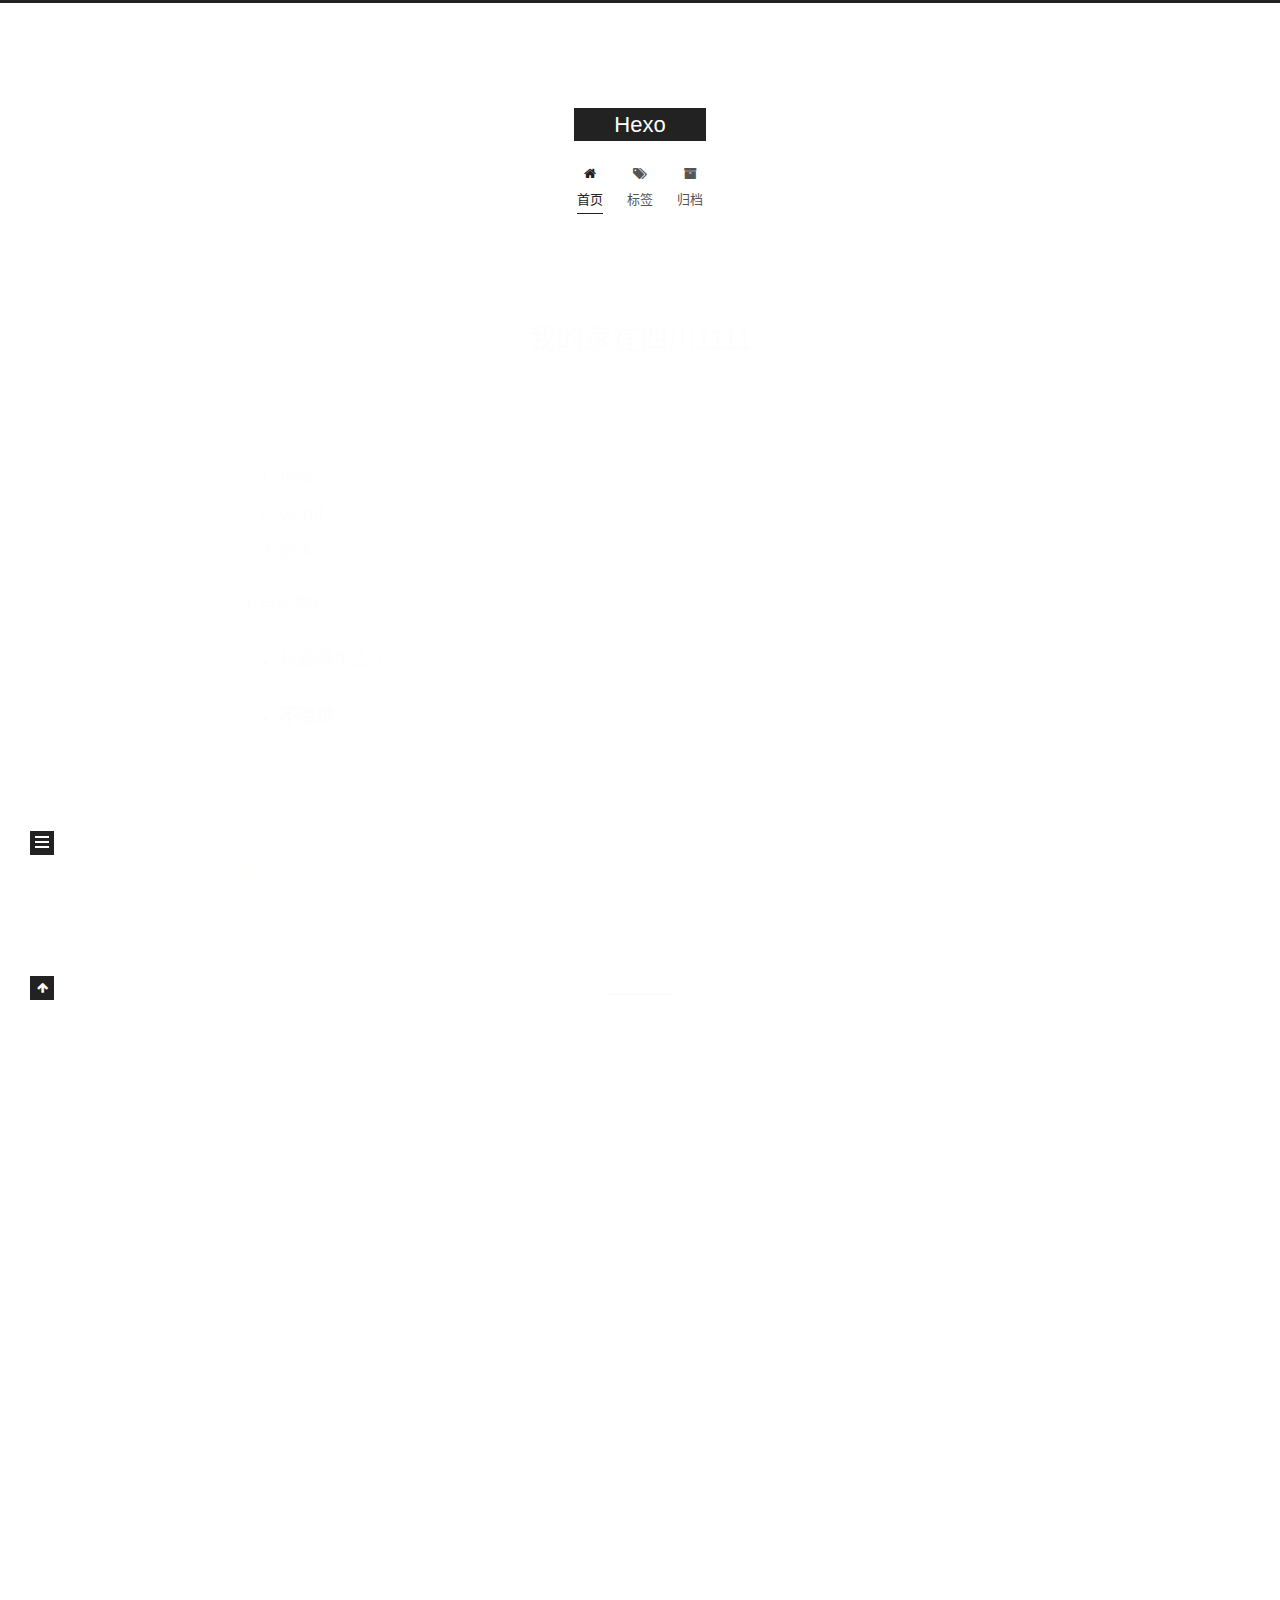
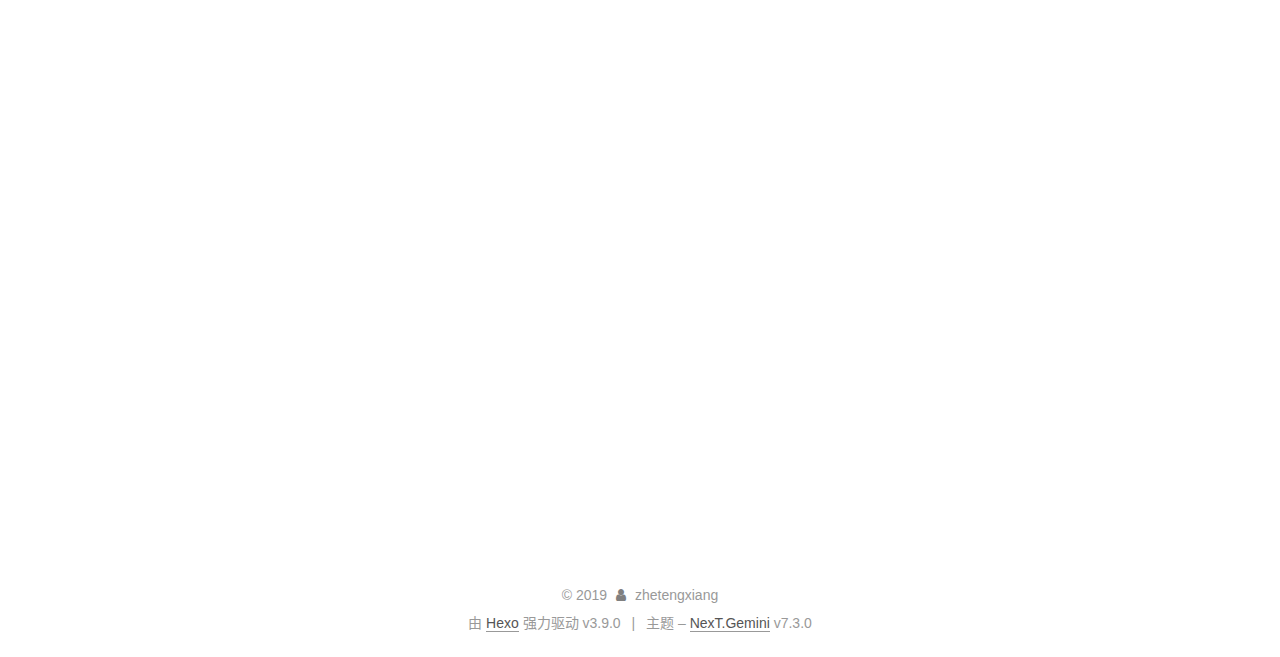
==== commit ef23a9fa: "Site updated: 2019-08-21 16:41:42" ====
--- a/index.html
+++ b/index.html
@@ -4,7 +4,7 @@
 
 
 
-<html class="theme-next mist use-motion" lang="en">
+<html class="theme-next gemini use-motion" lang="zh-CN">
 <head>
   <meta charset="UTF-8">
 <meta name="viewport" content="width=device-width, initial-scale=1, maximum-scale=2">
@@ -25,7 +25,7 @@
   var NexT = window.NexT || {};
   var CONFIG = {
     root: '/',
-    scheme: 'Mist',
+    scheme: 'Gemini',
     version: '7.3.0',
     exturl: false,
     sidebar: {"position":"left","display":"post","offset":12,"onmobile":false},
@@ -47,20 +47,23 @@
     path: '',
     motion: {"enable":true,"async":false,"transition":{"post_block":"fadeIn","post_header":"slideDownIn","post_body":"slideDownIn","coll_header":"slideLeftIn","sidebar":"slideUpIn"}},
     translation: {
-      copy_button: 'Copy',
-      copy_success: 'Copied',
-      copy_failure: 'Copy failed'
+      copy_button: '复制',
+      copy_success: '复制成功',
+      copy_failure: '复制失败'
     }
   };
 </script>
 
-  <meta property="og:type" content="website">
+  <meta name="description" content="折腾象，一个爱骑行，爱编程的小伙子">
+<meta property="og:type" content="website">
 <meta property="og:title" content="Hexo">
 <meta property="og:url" content="http://yoursite.com/index.html">
 <meta property="og:site_name" content="Hexo">
-<meta property="og:locale" content="en">
+<meta property="og:description" content="折腾象，一个爱骑行，爱编程的小伙子">
+<meta property="og:locale" content="zh-CN">
 <meta name="twitter:card" content="summary">
 <meta name="twitter:title" content="Hexo">
+<meta name="twitter:description" content="折腾象，一个爱骑行，爱编程的小伙子">
   <link rel="canonical" href="http://yoursite.com/">
 
 
@@ -80,6 +83,15 @@
   
 
 
+  <script>
+    var _hmt = _hmt || [];
+    (function() {
+      var hm = document.createElement("script");
+      hm.src = "https://hm.baidu.com/hm.js?348a506ebb75c119d80f6d19bafd9d0e";
+      var s = document.getElementsByTagName("script")[0];
+      s.parentNode.insertBefore(hm, s);
+    })();
+  </script>
 
 
 
@@ -113,7 +125,7 @@
 
 </head>
 
-<body itemscope itemtype="http://schema.org/WebPage" lang="en">
+<body itemscope itemtype="http://schema.org/WebPage" lang="zh-CN">
 
   <div class="container sidebar-position-left">
     <div class="headband"></div>
@@ -132,7 +144,7 @@
   </div>
 
   <div class="site-nav-toggle">
-    <button aria-label="Toggle navigation bar">
+    <button aria-label="切换导航栏">
       <span class="btn-bar"></span>
       <span class="btn-bar"></span>
       <span class="btn-bar"></span>
@@ -152,23 +164,32 @@
       
     
 
-    <a href="/" rel="section"><i class="menu-item-icon fa fa-fw fa-home"></i> <br>Home</a>
+    <a href="/" rel="section"><i class="menu-item-icon fa fa-fw fa-home"></i> <br>首页</a>
 
   </li>
       
       
       
         
+        <li class="menu-item menu-item-tags">
+      
+    
+
+    <a href="/tags/" rel="section"><i class="menu-item-icon fa fa-fw fa-tags"></i> <br>标签</a>
+
+  </li>
+      
+      
+      
+        
         <li class="menu-item menu-item-archives">
       
     
 
-    <a href="/archives/" rel="section"><i class="menu-item-icon fa fa-fw fa-archive"></i> <br>Archives</a>
+    <a href="/archives/" rel="section"><i class="menu-item-icon fa fa-fw fa-archive"></i> <br>归档</a>
 
   </li>
   </ul>
-
-    
 
 </nav>
 </div>
@@ -180,6 +201,8 @@
     <main id="main" class="main">
       <div class="main-inner">
         <div class="content-wrap">
+            
+
           <div id="content" class="content page-home">
             
   <section id="posts" class="posts-expand">
@@ -193,9 +216,9 @@
     <link itemprop="mainEntityOfPage" href="http://yoursite.com/2019/08/20/我的家/">
 
     <span hidden itemprop="author" itemscope itemtype="http://schema.org/Person">
-      <meta itemprop="name" content="John Doe">
-      <meta itemprop="description" content="">
-      <meta itemprop="image" content="/images/avatar.gif">
+      <meta itemprop="name" content="zhetengxiang">
+      <meta itemprop="description" content="折腾象，一个爱骑行，爱编程的小伙子">
+      <meta itemprop="image" content="https://upload.jianshu.io/users/upload_avatars/1603243/30884e42-5f0c-49d1-ae22-179c2e3f23da.jpg?imageMogr2/auto-orient/strip|imageView2/1/w/240/h/240">
     </span>
 
     <span hidden itemprop="publisher" itemscope itemtype="http://schema.org/Organization">
@@ -213,13 +236,13 @@
               <span class="post-meta-item-icon">
                 <i class="fa fa-calendar-o"></i>
               </span>
-              <span class="post-meta-item-text">Posted on</span>
+              <span class="post-meta-item-text">发表于</span>
 
               
                 
               
 
-              <time title="Created: 2019-08-20 17:03:33" itemprop="dateCreated datePublished" datetime="2019-08-20T17:03:33+08:00">2019-08-20</time>
+              <time title="创建时间：2019-08-20 17:03:33" itemprop="dateCreated datePublished" datetime="2019-08-20T17:03:33+08:00">2019-08-20</time>
             </span>
           
             
@@ -229,8 +252,8 @@
                 <span class="post-meta-item-icon">
                   <i class="fa fa-calendar-check-o"></i>
                 </span>
-                <span class="post-meta-item-text">Edited on</span>
-                <time title="Modified: 2019-08-21 15:23:46" itemprop="dateModified" datetime="2019-08-21T15:23:46+08:00">2019-08-21</time>
+                <span class="post-meta-item-text">更新于</span>
+                <time title="修改时间：2019-08-21 15:23:46" itemprop="dateModified" datetime="2019-08-21T15:23:46+08:00">2019-08-21</time>
               </span>
             
           
@@ -290,9 +313,9 @@
     <link itemprop="mainEntityOfPage" href="http://yoursite.com/2019/08/19/hello-world/">
 
     <span hidden itemprop="author" itemscope itemtype="http://schema.org/Person">
-      <meta itemprop="name" content="John Doe">
-      <meta itemprop="description" content="">
-      <meta itemprop="image" content="/images/avatar.gif">
+      <meta itemprop="name" content="zhetengxiang">
+      <meta itemprop="description" content="折腾象，一个爱骑行，爱编程的小伙子">
+      <meta itemprop="image" content="https://upload.jianshu.io/users/upload_avatars/1603243/30884e42-5f0c-49d1-ae22-179c2e3f23da.jpg?imageMogr2/auto-orient/strip|imageView2/1/w/240/h/240">
     </span>
 
     <span hidden itemprop="publisher" itemscope itemtype="http://schema.org/Organization">
@@ -310,13 +333,13 @@
               <span class="post-meta-item-icon">
                 <i class="fa fa-calendar-o"></i>
               </span>
-              <span class="post-meta-item-text">Posted on</span>
+              <span class="post-meta-item-text">发表于</span>
 
               
                 
               
 
-              <time title="Created: 2019-08-19 15:34:10" itemprop="dateCreated datePublished" datetime="2019-08-19T15:34:10+08:00">2019-08-19</time>
+              <time title="创建时间：2019-08-19 15:34:10" itemprop="dateCreated datePublished" datetime="2019-08-19T15:34:10+08:00">2019-08-19</time>
             </span>
           
 
@@ -389,8 +412,11 @@
         <div class="site-overview">
 
           <div class="site-author motion-element" itemprop="author" itemscope itemtype="http://schema.org/Person">
-  <p class="site-author-name" itemprop="name">John Doe</p>
-  <div class="site-description motion-element" itemprop="description"></div>
+    <img class="site-author-image" itemprop="image"
+      src="https://upload.jianshu.io/users/upload_avatars/1603243/30884e42-5f0c-49d1-ae22-179c2e3f23da.jpg?imageMogr2/auto-orient/strip|imageView2/1/w/240/h/240"
+      alt="zhetengxiang">
+  <p class="site-author-name" itemprop="name">zhetengxiang</p>
+  <div class="site-description motion-element" itemprop="description">折腾象，一个爱骑行，爱编程的小伙子</div>
 </div>
   <nav class="site-state motion-element">
       <div class="site-state-item site-state-posts">
@@ -398,7 +424,7 @@
           <a href="/archives/">
         
           <span class="site-state-item-count">2</span>
-          <span class="site-state-item-name">posts</span>
+          <span class="site-state-item-name">日志</span>
         </a>
       </div>
     
@@ -424,11 +450,11 @@
   <span class="with-love" id="animate">
     <i class="fa fa-user"></i>
   </span>
-  <span class="author" itemprop="copyrightHolder">John Doe</span>
+  <span class="author" itemprop="copyrightHolder">zhetengxiang</span>
 </div>
-  <div class="powered-by">Powered by <a href="https://hexo.io" class="theme-link" rel="noopener" target="_blank">Hexo</a> v3.9.0</div>
+  <div class="powered-by">由 <a href="https://hexo.io" class="theme-link" rel="noopener" target="_blank">Hexo</a> 强力驱动 v3.9.0</div>
   <span class="post-meta-divider">|</span>
-  <div class="theme-info">Theme – <a href="https://theme-next.org" class="theme-link" rel="noopener" target="_blank">NexT.Mist</a> v7.3.0</div>
+  <div class="theme-info">主题 – <a href="https://theme-next.org" class="theme-link" rel="noopener" target="_blank">NexT.Gemini</a> v7.3.0</div>
 
         
 
@@ -456,7 +482,7 @@
   <script src="/lib/velocity/velocity.min.js?v=1.2.1"></script>
   <script src="/lib/velocity/velocity.ui.min.js?v=1.2.1"></script>
 <script src="/js/utils.js?v=7.3.0"></script><script src="/js/motion.js?v=7.3.0"></script>
-<script src="/js/schemes/muse.js?v=7.3.0"></script>
+<script src="/js/schemes/pisces.js?v=7.3.0"></script>
 
 <script src="/js/next-boot.js?v=7.3.0"></script>
 
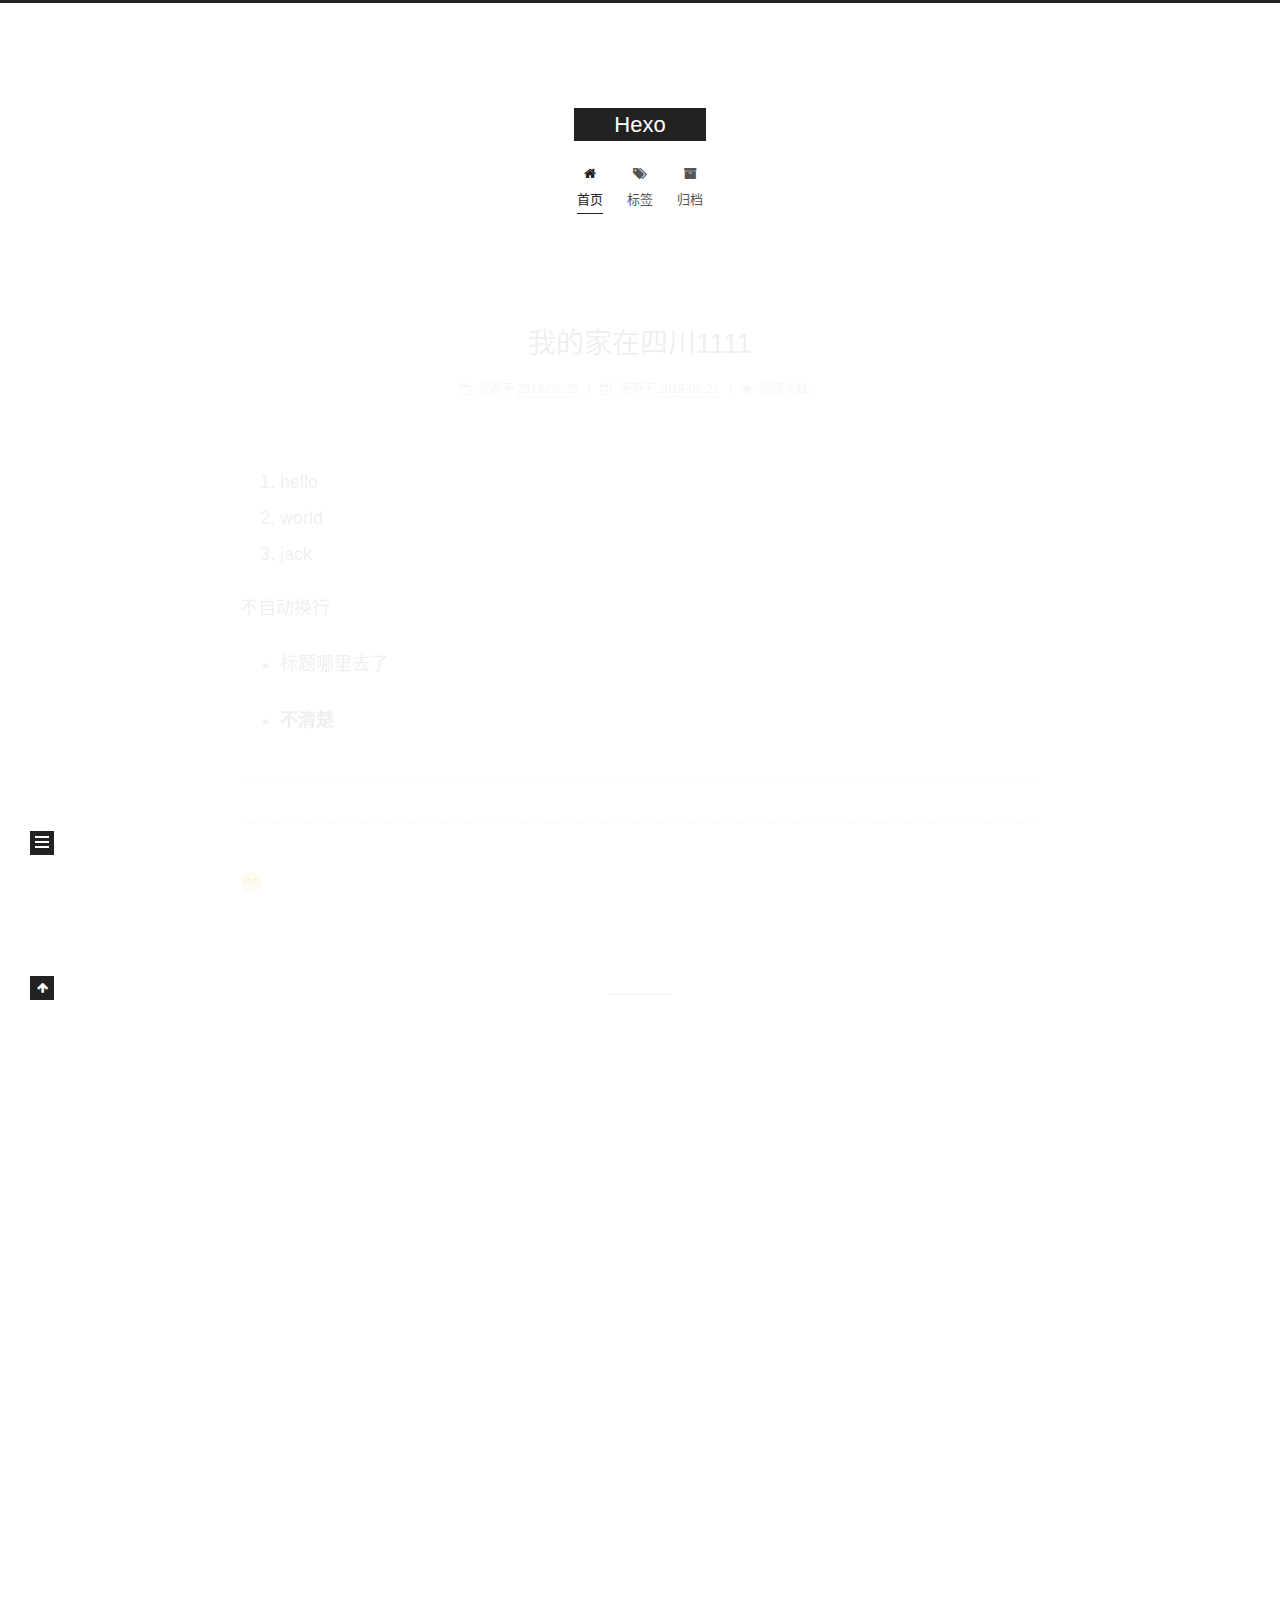
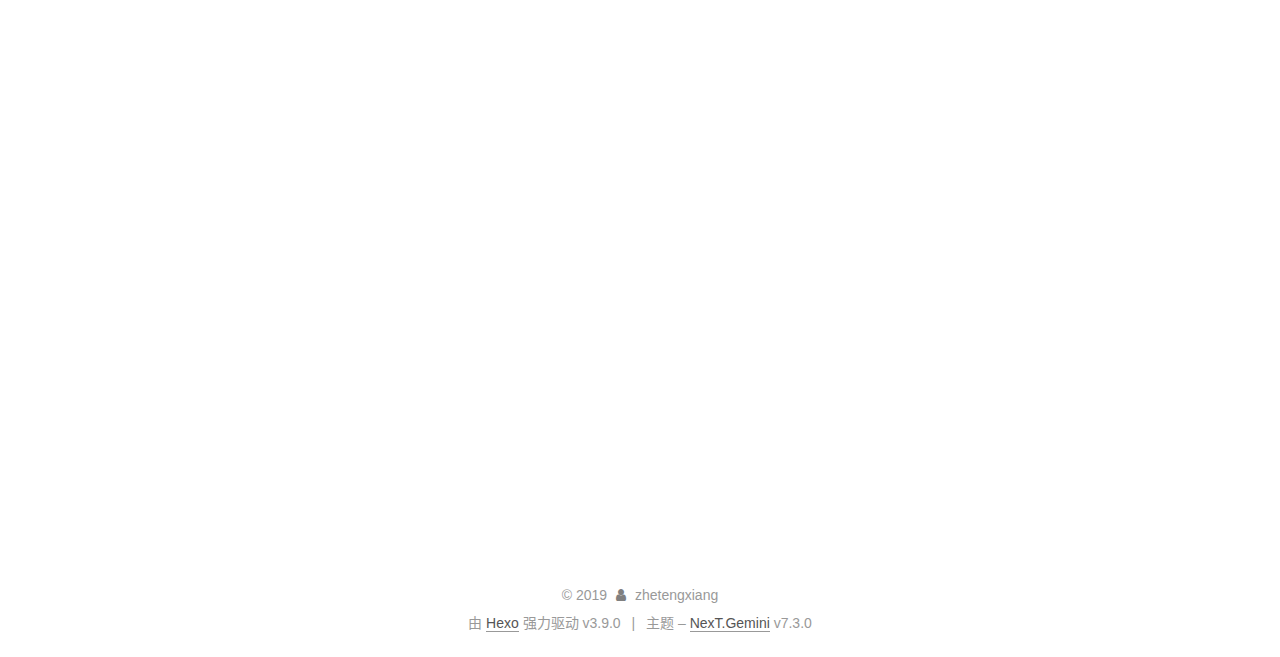
==== commit f2348312: "Site updated: 2019-08-21 16:49:49" ====
--- a/index.html
+++ b/index.html
@@ -259,6 +259,14 @@
           
 
           
+            <span id="/2019/08/20/我的家/" class="post-meta-item leancloud_visitors" data-flag-title="我的家在四川1111" title="阅读次数">
+              <span class="post-meta-item-icon">
+                <i class="fa fa-eye"></i>
+              </span>
+              <span class="post-meta-item-text">阅读次数：</span>
+              <span class="leancloud-visitors-count"></span>
+            </span>
+          
 
         </div>
       </header>
@@ -344,6 +352,14 @@
           
 
           
+            <span id="/2019/08/19/hello-world/" class="post-meta-item leancloud_visitors" data-flag-title="Hello World" title="阅读次数">
+              <span class="post-meta-item-icon">
+                <i class="fa fa-eye"></i>
+              </span>
+              <span class="post-meta-item-text">阅读次数：</span>
+              <span class="leancloud-visitors-count"></span>
+            </span>
+          
 
         </div>
       </header>
@@ -492,6 +508,100 @@
 
 
 
+  
+  <script>
+  function leancloudSelector(url) {
+    return document.getElementById(url).querySelector('.leancloud-visitors-count');
+  }
+  if (CONFIG.page.isPost) {
+    function addCount(Counter) {
+      var visitors = document.querySelector('.leancloud_visitors');
+      var url = visitors.getAttribute('id').trim();
+      var title = visitors.getAttribute('data-flag-title').trim();
+
+      Counter('get', `/classes/Counter?where=${JSON.stringify({ url })}`)
+        .then(response => response.json())
+        .then(({ results }) => {
+          if (results.length > 0) {
+            var counter = results[0];
+            Counter('put', '/classes/Counter/' + counter.objectId, { time: { '__op': 'Increment', 'amount': 1 } })
+              .then(response => response.json())
+              .then(() => {
+                leancloudSelector(url).innerText = counter.time + 1;
+              })
+            
+              .catch(error => {
+                console.log('Failed to save visitor count', error);
+              })
+          } else {
+              leancloudSelector(url).innerText = 'Counter not initialized! More info at console err msg.';
+              console.error('ATTENTION! LeanCloud counter has security bug, see how to solve it here: https://github.com/theme-next/hexo-leancloud-counter-security. \n However, you can still use LeanCloud without security, by setting `security` option to `false`.');
+            
+          }
+        })
+        .catch(error => {
+          console.log('LeanCloud Counter Error', error);
+        });
+    }
+  } else {
+    function showTime(Counter) {
+      var visitors = document.querySelectorAll('.leancloud_visitors');
+      var entries = [...visitors].map(element => {
+        return element.getAttribute('id').trim();
+      });
+
+      Counter('get', `/classes/Counter?where=${JSON.stringify({ url: { '$in': entries } })}`)
+        .then(response => response.json())
+        .then(({ results }) => {
+          if (results.length === 0) {
+            document.querySelectorAll('.leancloud_visitors .leancloud-visitors-count').forEach(element => {
+              element.innerText = 0;
+            });
+            return;
+          }
+          for (var i = 0; i < results.length; i++) {
+            var item = results[i];
+            var url = item.url;
+            var time = item.time;
+            leancloudSelector(url).innerText = time;
+          }
+          for (var i = 0; i < entries.length; i++) {
+            var url = entries[i];
+            var element = leancloudSelector(url);
+            if (element.innerText == '') {
+              element.innerText = 0;
+            }
+          }
+        })
+        .catch(error => {
+          console.log('LeanCloud Counter Error', error);
+        });
+    }
+  }
+
+  fetch('https://app-router.leancloud.cn/2/route?appId=OsL3ASrWi43E8VBnLsPrQag6-gzGzoHsz')
+    .then(response => response.json())
+    .then(({ api_server }) => {
+      var Counter = (method, url, data) => {
+        return fetch(`https://${api_server}/1.1${url}`, {
+          method: method,
+          headers: {
+            'X-LC-Id': 'OsL3ASrWi43E8VBnLsPrQag6-gzGzoHsz',
+            'X-LC-Key': 'N7wv65wDjOKIc51D0Hfsistk',
+            'Content-Type': 'application/json',
+          },
+          body: JSON.stringify(data)
+        });
+      };
+      if (CONFIG.page.isPost) {
+        const localhost = /http:\/\/(localhost|127.0.0.1|0.0.0.0)/;
+        if (localhost.test(document.URL)) return;
+        addCount(Counter);
+      } else if (document.querySelectorAll('.post-title-link').length >= 1) {
+        showTime(Counter);
+      }
+    });
+  </script>
 
 
 
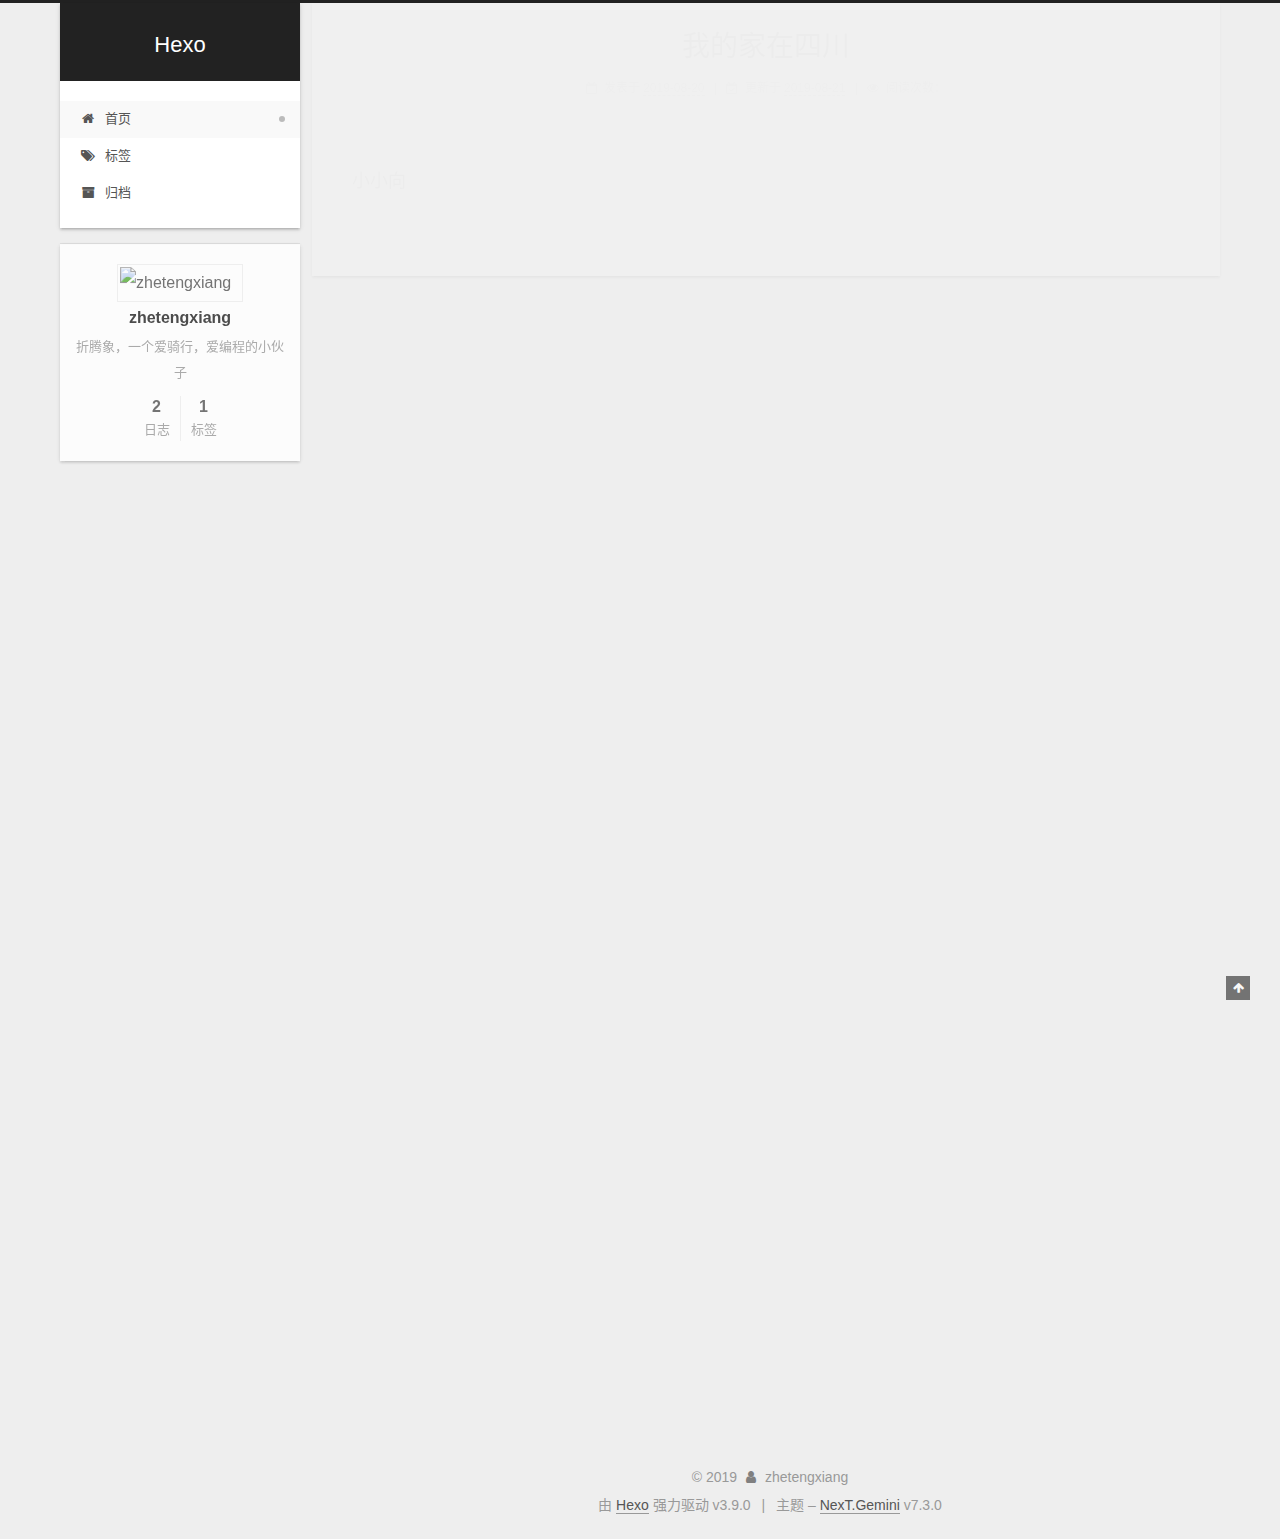
==== commit e4ed44e8: "Site updated: 2019-08-21 17:32:56" ====
--- a/index.html
+++ b/index.html
@@ -227,7 +227,7 @@
       <header class="post-header">
         <h1 class="post-title" itemprop="name headline">
             
-            <a href="/2019/08/20/我的家/" class="post-title-link" itemprop="url">我的家在四川1111</a>
+            <a href="/2019/08/20/我的家/" class="post-title-link" itemprop="url">我的家在四川</a>
           
         </h1>
 
@@ -253,13 +253,13 @@
                   <i class="fa fa-calendar-check-o"></i>
                 </span>
                 <span class="post-meta-item-text">更新于</span>
-                <time title="修改时间：2019-08-21 15:23:46" itemprop="dateModified" datetime="2019-08-21T15:23:46+08:00">2019-08-21</time>
+                <time title="修改时间：2019-08-21 17:32:43" itemprop="dateModified" datetime="2019-08-21T17:32:43+08:00">2019-08-21</time>
               </span>
             
           
 
           
-            <span id="/2019/08/20/我的家/" class="post-meta-item leancloud_visitors" data-flag-title="我的家在四川1111" title="阅读次数">
+            <span id="/2019/08/20/我的家/" class="post-meta-item leancloud_visitors" data-flag-title="我的家在四川" title="阅读次数">
               <span class="post-meta-item-icon">
                 <i class="fa fa-eye"></i>
               </span>
@@ -277,21 +277,7 @@
     <div class="post-body" itemprop="articleBody">
 
       
-          <ol>
-<li>hello </li>
-<li>world</li>
-<li>jack</li>
-</ol>
-<p>不自动换行</p>
-<ul>
-<li><p>标题哪里去了</p>
-</li>
-<li><p><strong>不清楚</strong></p>
-</li>
-</ul>
-<hr>
-<hr>
-<p>😁</p>
+          <p>小小向</p>
 
         
       
@@ -442,6 +428,19 @@
           <span class="site-state-item-count">2</span>
           <span class="site-state-item-name">日志</span>
         </a>
+      </div>
+    
+      
+      
+      <div class="site-state-item site-state-tags">
+        
+        
+        
+          
+        
+        <span class="site-state-item-count">1</span>
+        <span class="site-state-item-name">标签</span>
+        
       </div>
     
   </nav>
--- a/css/main.css
+++ b/css/main.css
@@ -151,7 +151,7 @@
   color: #fff;
 }
 body {
-  background: #fff;
+  background: #eee;
   color: #555;
   font-family: 'Lato', "PingFang SC", "Microsoft YaHei", sans-serif;
   font-size: 1em;
@@ -369,30 +369,30 @@
 .header-inner {
   margin: 0 auto;
   padding: 100px 0 70px;
-  width: 700px;
+  width: calc(100% - 20px);
 }
 @media (min-width: 1200px) {
   .container .header-inner {
-    width: 800px;
+    width: 1160px;
   }
 }
 @media (min-width: 1600px) {
   .container .header-inner {
-    width: 900px;
+    width: 73%;
   }
 }
 .main-inner {
   margin: 0 auto;
-  width: 700px;
+  width: calc(100% - 20px);
 }
 @media (min-width: 1200px) {
   .container .main-inner {
-    width: 800px;
+    width: 1160px;
   }
 }
 @media (min-width: 1600px) {
   .container .main-inner {
-    width: 900px;
+    width: 73%;
   }
 }
 .footer {
@@ -401,16 +401,16 @@
 .footer-inner {
   box-sizing: border-box;
   margin: 0 auto;
-  width: 700px;
+  width: calc(100% - 20px);
 }
 @media (min-width: 1200px) {
   .container .footer-inner {
-    width: 800px;
+    width: 1160px;
   }
 }
 @media (min-width: 1600px) {
   .container .footer-inner {
-    width: 900px;
+    width: 73%;
   }
 }
 pre,
@@ -852,10 +852,10 @@
   color: #d9534f;
 }
 .btn {
-  background: #222;
-  border: 2px solid #222;
-  border-radius: 0;
-  color: #fff;
+  background: #fff;
+  border: 2px solid #555;
+  border-radius: 2px;
+  color: #555;
   display: inline-block;
   font-size: 0.875em;
   padding: 0 20px;
@@ -867,9 +867,9 @@
   line-height: 2;
 }
 .btn:hover {
-  background: #fff;
+  background: #222;
   border-color: #222;
-  color: #222;
+  color: #fff;
 }
 .btn +.btn {
   margin: 0 0 8px 8px;
@@ -975,9 +975,9 @@
   margin: 0.1em 0.2em;
 }
 .comment-button-group .comment-button.active {
-  background: #fff;
+  background: #222;
   border-color: #222;
-  color: #222;
+  color: #fff;
 }
 .comment-position {
   display: none;
@@ -1003,7 +1003,7 @@
   color: #fff;
   cursor: pointer;
   font-size: 12px;
-  opacity: 1;
+  opacity: 0.6;
   padding: 0 6px;
   position: fixed;
   right: 30px;
@@ -1019,10 +1019,10 @@
   display: none;
 }
 .back-to-top:hover {
-  color: #87daff;
+  color: #fc6423;
 }
 .back-to-top.back-to-top-on {
-  bottom: 19px;
+  bottom: 30px;
 }
 @media (max-width: 991px) {
   .back-to-top {
@@ -1076,7 +1076,7 @@
   vertical-align: top;
 }
 .site-subtitle {
-  color: #999;
+  color: #ddd;
   font-size: 0.8125em;
   margin-top: 10px;
 }
@@ -1639,23 +1639,23 @@
   display: inline-block;
 }
 .site-author-image {
-  border: 2px solid #333;
+  border: 1px solid #eee;
   display: block;
   height: auto;
   margin: 0 auto;
-  max-width: 96px;
+  max-width: 120px;
   padding: 2px;
 }
 .site-author-name {
-  color: #f5f5f5;
-  font-weight: normal;
-  margin: 5px 0 0;
+  color: #222;
+  font-weight: 600;
+  margin: 0;
   text-align: center;
 }
 .site-description {
   color: #999;
-  font-size: 1em;
-  margin-top: 5px;
+  font-size: 0.8125em;
+  margin-top: 0;
   text-align: center;
 }
 .links-of-author {
@@ -1672,7 +1672,7 @@
 }
 .links-of-author a::before,
 .links-of-author span.exturl::before {
-  background: #17f7a8;
+  background: #28838f;
   border-radius: 50%;
   content: ' ';
   display: inline-block;
@@ -1768,14 +1768,14 @@
   margin-left: 10px;
 }
 .sidebar-nav li:hover {
-  color: #f5f5f5;
+  color: #fc6423;
 }
 .sidebar-nav .sidebar-nav-active {
-  border-bottom-color: #87daff;
-  color: #87daff;
+  border-bottom-color: #fc6423;
+  color: #fc6423;
 }
 .sidebar-nav .sidebar-nav-active:hover {
-  color: #87daff;
+  color: #fc6423;
 }
 .sidebar-panel {
   display: none;
@@ -1816,7 +1816,7 @@
   margin-top: 0;
 }
 .sidebar-toggle:hover .sidebar-toggle-line {
-  background: #87daff;
+  background: #fc6423;
 }
 .post-toc-empty {
   color: #666;
@@ -1842,13 +1842,13 @@
   transition-delay: 0s;
   transition-duration: 0.2s;
   transition-timing-function: ease-in-out;
-  border-bottom-color: #555;
-  color: #999;
+  border-bottom-color: #ccc;
+  color: #666;
   transition-property: all;
 }
 .post-toc ol a:hover {
-  border-bottom-color: #ccc;
-  color: #ccc;
+  border-bottom-color: #000;
+  color: #000;
 }
 .post-toc .nav-item {
   overflow: hidden;
@@ -1869,14 +1869,14 @@
   display: block;
 }
 .post-toc .nav .active > a {
-  border-bottom-color: #87daff;
-  color: #87daff;
+  border-bottom-color: #fc6423;
+  color: #fc6423;
 }
 .post-toc .nav .active-current > a {
-  color: #87daff;
+  color: #fc6423;
 }
 .post-toc .nav .active-current > a:hover {
-  color: #87daff;
+  color: #fc6423;
 }
 .site-state {
   display: flex;
@@ -1888,7 +1888,7 @@
   white-space: nowrap;
 }
 .site-state-item {
-  border-left: 1px solid #333;
+  border-left: 1px solid #eee;
   padding: 0 15px;
 }
 .site-state-item:first-child {
@@ -1900,13 +1900,13 @@
 .site-state-item-count {
   color: inherit;
   display: block;
-  font-size: 1.25em;
+  font-size: 1em;
   font-weight: 600;
   text-align: center;
 }
 .site-state-item-name {
-  color: inherit;
-  font-size: 0.875em;
+  color: #999;
+  font-size: 0.8125em;
 }
 .footer {
   color: #999;
@@ -2206,138 +2206,553 @@
 .tag-cloud a:hover {
   color: #222 !important;
 }
+.header {
+  margin: 0 auto;
+  position: relative;
+  width: calc(100% - 20px);
+}
+@media (min-width: 1200px) {
+  .header {
+    width: 1160px;
+  }
+}
+@media (min-width: 1600px) {
+  .header {
+    width: 73%;
+  }
+}
+@media (max-width: 991px) {
+  .header {
+    width: auto;
+  }
+}
+.header-inner {
+  background: #fff;
+  border-radius: initial;
+  box-shadow: 0 2px 2px 0 rgba(0,0,0,0.12), 0 3px 1px -2px rgba(0,0,0,0.06), 0 1px 5px 0 rgba(0,0,0,0.12);
+  overflow: hidden;
+  padding: 0;
+  position: absolute;
+  top: 0;
+  width: 240px;
+}
+@media (min-width: 1200px) {
+  .container .header-inner {
+    width: 240px;
+  }
+}
+@media (max-width: 991px) {
+  .header-inner {
+    border-radius: initial;
+    position: relative;
+    width: auto;
+  }
+}
+.main::before,
+.main::after {
+  content: ' ';
+  display: table;
+}
+.main::after {
+  clear: both;
+}
+@media (max-width: 991px) {
+  .container .main-inner {
+    width: auto;
+  }
+}
+.content-wrap {
+  background: #fff;
+  border-radius: initial;
+  box-shadow: 0 2px 2px 0 rgba(0,0,0,0.12), 0 3px 1px -2px rgba(0,0,0,0.06), 0 1px 5px 0 rgba(0,0,0,0.12);
+  box-sizing: border-box;
+  float: right;
+  min-height: 700px;
+  padding: 40px;
+  width: calc(100% - 252px);
+}
+@media (min-width: 768px) and (max-width: 991px) {
+  .content-wrap {
+    border-radius: initial;
+    padding: 20px;
+    width: 100%;
+  }
+}
 @media (max-width: 767px) {
-  .header-inner,
-  .container .main-inner,
+  .content-wrap {
+    border-radius: initial;
+    min-height: auto;
+    padding: 20px;
+    width: 100%;
+  }
+}
+.sidebar {
+  background: #eee;
+  box-shadow: none;
+  float: left;
+  margin-left: -100%;
+  position: static;
+  width: 240px;
+}
+@media (max-width: 991px) {
+  .sidebar {
+    display: none;
+  }
+}
+.sidebar-toggle {
+  display: none;
+}
+.footer-inner {
+  padding-left: 260px;
+}
+@media (max-width: 991px) {
   .footer-inner {
+    padding-left: 0 !important;
+    padding-right: 0 !important;
     width: auto;
   }
 }
-@media (max-width: 767px) {
-  .header-inner {
-    padding: 50px 0 35px;
-  }
-}
-embed {
-  display: block;
-  margin: 0 auto 25px auto;
-}
-.custom-logo .site-meta-headline {
-  text-align: center;
-}
-.custom-logo .brand {
+.sidebar-position-right .header-inner {
+  right: 0;
+}
+.sidebar-position-right .content-wrap {
+  float: left;
+}
+.sidebar-position-right .sidebar {
+  float: right;
+}
+.sidebar-position-right .footer-inner {
+  padding-left: 0;
+  padding-right: 260px;
+}
+.site-brand-wrapper {
+  position: relative;
+}
+.site-meta {
+  background: #222;
+  color: #fff;
+  padding: 20px 0;
+}
+@media (max-width: 991px) {
+  .site-meta {
+    box-shadow: 0 0 16px rgba(0,0,0,0.5);
+  }
+}
+.brand {
   background: none;
-}
-.custom-logo .site-title {
-  color: #222;
-  margin: 10px auto 0;
-}
-.custom-logo .site-title a {
-  border: none;
+  padding: 0;
+}
+.brand:hover {
+  color: #fff;
+}
+.site-subtitle {
+  font-weight: initial;
+  margin: 10px 10px 0;
 }
 .custom-logo-image {
-  background: #fff;
-  margin: 0 auto;
-  max-width: 150px;
-  padding: 5px;
-}
-@media (max-width: 767px) {
+  margin-top: 20px;
+}
+@media (max-width: 991px) {
+  .custom-logo-image {
+    display: none;
+  }
+}
+.site-nav-toggle {
+  left: 20px;
+  top: 50%;
+  transform: translateY(-50%);
+}
+@media (min-width: 768px) and (max-width: 991px) {
+  .site-nav-toggle {
+    display: block;
+  }
+}
+.site-nav {
+  border-top: none;
+}
+@media (min-width: 768px) and (max-width: 991px) {
   .site-nav {
-    background: #fff;
-    border-bottom: 1px solid #ddd;
-    left: 0;
-    margin: 0;
-    padding: 0;
-    width: 100%;
-    z-index: 1030;
-  }
-}
-.site-nav-toggle {
-  top: 50px;
-}
-@media (max-width: 767px) {
-  .menu {
-    text-align: left;
+    display: none !important;
+  }
+}
+@media (min-width: 768px) and (max-width: 991px) {
+  .site-nav-on {
+    display: block !important;
   }
 }
 .menu-item-active a,
 .menu .menu-item a:hover,
 .menu .menu-item span.exturl:hover {
-  border-bottom-color: #222 !important;
-  color: #222;
-}
-@media (max-width: 767px) {
-  .menu-item-active a,
-  .menu .menu-item a:hover,
-  .menu .menu-item span.exturl:hover {
-    border-bottom: 1px dotted #ddd !important;
-  }
-}
-@media (max-width: 767px) {
-  .menu .menu-item {
-    display: block;
-    margin: 0 10px;
-    vertical-align: top;
-  }
-}
-.menu .menu-item .badge {
-  background-color: #eee;
-  display: inline-block;
-  font-weight: 700;
-  line-height: 1;
-  margin-left: 5px;
-  padding: 1px 4px;
-  text-align: center;
-  white-space: nowrap;
-}
-@media (max-width: 767px) {
-  .menu .menu-item .badge {
-    float: right;
-    margin: 0.35em 0 0 0;
-  }
-}
-@media (max-width: 767px) {
-  .menu .menu-item br {
-    display: none;
-  }
-}
-@media (max-width: 767px) {
-  .menu .menu-item a,
-  .menu .menu-item span.exturl {
-    padding: 5px 10px;
-  }
+  background: #f9f9f9;
+  border-bottom-color: #fff;
+}
+.menu-item-active a::after,
+.menu .menu-item a:hover::after,
+.menu .menu-item span.exturl:hover::after {
+  background-color: #bbb;
+  border-radius: 50%;
+  content: ' ';
+  height: 6px;
+  margin-top: -3px;
+  position: absolute;
+  right: 15px;
+  top: 50%;
+  width: 6px;
+}
+.menu .menu-item {
+  display: block;
+  margin: 0;
+}
+.menu .menu-item a,
+.menu .menu-item span.exturl {
+  box-sizing: border-box;
+  line-height: inherit;
+  padding: 5px 20px;
+  position: relative;
+  text-align: left;
+  transition-property: background-color;
+  transition-delay: 0s;
+  transition-duration: 0.2s;
+  transition-timing-function: ease-in-out;
 }
 @media (hover: none) {
   .menu .menu-item a:hover,
   .menu .menu-item span.exturl:hover {
-    border-bottom-color: transparent !important;
-  }
+    background: none;
+  }
+}
+.menu .menu-item .badge {
+  background-color: #ccc;
+  border-radius: 10px;
+  color: #fff;
+  display: inline-block;
+  float: right;
+  font-weight: 700;
+  line-height: 1;
+  margin: 0.35em 0 0 0;
+  padding: 2px 5px;
+  text-align: center;
+  text-shadow: 1px 1px 0 rgba(0,0,0,0.1);
+  vertical-align: middle;
+  white-space: nowrap;
+}
+.menu .menu-item br {
+  display: none;
+}
+.btn-bar {
+  background-color: #fff;
+}
+.sub-menu {
+  background: #fff !important;
+  border-bottom: 1px solid #ddd;
+  margin: 0;
+  padding: 6px 0;
+}
+.sub-menu .menu-item {
+  display: inline-block !important;
+}
+.sub-menu .menu-item a,
+.sub-menu .menu-item span.exturl {
+  margin: 5px 10px;
+  padding: initial !important;
+}
+.sub-menu .menu-item a:hover,
+.sub-menu .menu-item span.exturl:hover {
+  background: initial !important;
+  color: #fc6423;
+}
+.sub-menu .menu-item-active a {
+  background: #fff !important;
+  border-bottom-color: #fc6423;
+  color: #fc6423;
+}
+.sub-menu .menu-item-active a:hover {
+  background: #fff !important;
+  border-bottom-color: #fc6423;
+}
+.sub-menu .menu-item-active a::after {
+  content: initial;
+}
+.use-motion .sidebar .motion-element {
+  opacity: 1;
+}
+.sidebar {
+  bottom: auto;
+  right: auto;
+}
+.sidebar a,
+.sidebar span.exturl {
+  color: #555;
+}
+.sidebar a:hover,
+.sidebar span.exturl:hover {
+  border-bottom-color: #222;
+  color: #222;
+}
+.sidebar-inner {
+  background: #fff;
+  border-radius: initial;
+  box-shadow: 0 2px 2px 0 rgba(0,0,0,0.12), 0 3px 1px -2px rgba(0,0,0,0.06), 0 1px 5px 0 rgba(0,0,0,0.12), 0 -1px 0.5px 0 rgba(0,0,0,0.09);
+  box-sizing: border-box;
+  color: #555;
+  width: 240px;
+  opacity: 0;
+}
+.sidebar-inner.affix {
+  position: fixed;
+  top: 12px;
+}
+.sidebar-inner.affix-bottom {
+  position: absolute;
+}
+.site-overview {
+  text-align: left;
+}
+.site-author::before,
+.site-author::after {
+  content: ' ';
+  display: table;
+}
+.site-author::after {
+  clear: both;
+}
+.site-state-item {
+  padding: 0 10px;
+}
+.feed-link,
+.chat {
+  border-bottom: 1px dotted #ccc;
+  border-top: 1px dotted #ccc;
+  text-align: center;
+}
+.feed-link a,
+.chat a {
+  border: none !important;
+  color: #fc6423;
+  display: block;
+}
+.feed-link a:hover,
+.chat a:hover {
+  background: none;
+  color: #e34603;
+}
+.feed-link a:hover .fa,
+.chat a:hover .fa {
+  color: #e34603;
+}
+.links-of-author {
+  display: flex;
+  flex-wrap: wrap;
+  justify-content: center;
+}
+.links-of-author-item {
+  margin: 5px 0 0;
+  width: 50%;
+}
+.links-of-author-item a,
+.links-of-author-item span.exturl {
+  box-sizing: border-box;
+  display: inline-block;
+  margin-bottom: 0;
+  margin-right: 0;
+  max-width: 216px;
+  overflow: hidden;
+  padding: 0 5px;
+  text-overflow: ellipsis;
+  white-space: nowrap;
+}
+.links-of-author-item a,
+.links-of-author-item span.exturl {
+  border-bottom: none;
+  display: block;
+  text-decoration: none;
+}
+.links-of-author-item a::before,
+.links-of-author-item span.exturl::before {
+  display: none;
+}
+.links-of-author-item a:hover,
+.links-of-author-item span.exturl:hover {
+  background: #eee;
+  border-radius: 4px;
+}
+.links-of-author-item .fa {
+  margin-right: 2px;
+}
+.links-of-blogroll {
+  padding: 3px 0 0;
+  text-align: center;
+}
+.links-of-blogroll-item {
+  padding: 0;
+}
+.links-of-blogroll-inline::before,
+.links-of-blogroll-inline::after {
+  content: ' ';
+  display: table;
+}
+.links-of-blogroll-inline::after {
+  clear: both;
+}
+.links-of-blogroll-inline .links-of-blogroll-item {
+  margin: 5px 0 0;
+  width: 50%;
+  display: inline-block;
+  width: unset;
+}
+.links-of-blogroll-inline .links-of-blogroll-item a,
+.links-of-blogroll-inline .links-of-blogroll-item span.exturl {
+  box-sizing: border-box;
+  display: inline-block;
+  margin-bottom: 0;
+  margin-right: 0;
+  max-width: 216px;
+  overflow: hidden;
+  padding: 0 5px;
+  text-overflow: ellipsis;
+  white-space: nowrap;
+}
+.content-wrap {
+  background: initial;
+  border-radius: initial;
+  box-shadow: initial;
+  padding: initial;
+}
+.post-block {
+  background: #fff;
+  border-radius: initial;
+  box-shadow: 0 2px 2px 0 rgba(0,0,0,0.12), 0 3px 1px -2px rgba(0,0,0,0.06), 0 1px 5px 0 rgba(0,0,0,0.12);
+  padding: 40px;
+}
+#posts > article + article .post-block {
+  border-radius: initial;
+  box-shadow: 0 2px 2px 0 rgba(0,0,0,0.12), 0 3px 1px -2px rgba(0,0,0,0.06), 0 1px 5px 0 rgba(0,0,0,0.12), 0 -1px 0.5px 0 rgba(0,0,0,0.09);
+  margin-top: 12px;
+}
+.comments {
+  background: #fff;
+  border-radius: initial;
+  box-shadow: 0 2px 2px 0 rgba(0,0,0,0.12), 0 3px 1px -2px rgba(0,0,0,0.06), 0 1px 5px 0 rgba(0,0,0,0.12), 0 -1px 0.5px 0 rgba(0,0,0,0.09);
+  margin: auto;
+  margin-top: 12px;
+  padding: 40px;
+}
+.tabs-comment {
+  margin-top: 1em;
+}
+.posts-expand {
+  padding-top: initial;
+}
+.posts-expand .post-title-link {
+  line-height: inherit;
+}
+.post-nav-divider {
+  width: 4%;
+}
+.post-nav-item {
+  width: 48%;
+}
+.post-eof {
+  display: none;
+}
+.pagination {
+  background: #fff;
+  border-radius: initial;
+  border-top: initial;
+  box-shadow: 0 2px 2px 0 rgba(0,0,0,0.12), 0 3px 1px -2px rgba(0,0,0,0.06), 0 1px 5px 0 rgba(0,0,0,0.12), 0 -1px 0.5px 0 rgba(0,0,0,0.09);
+  margin: 12px 0 0;
+  padding: 10px 0 10px;
+}
+.pagination .prev,
+.pagination .next,
+.pagination .page-number {
+  margin-bottom: initial;
+  top: initial;
+}
+.main {
+  padding-bottom: initial;
+}
+.footer {
+  bottom: auto;
+}
+.sub-menu {
+  border-bottom: initial !important;
+  box-shadow: 0 2px 2px 0 rgba(0,0,0,0.12), 0 3px 1px -2px rgba(0,0,0,0.06), 0 1px 5px 0 rgba(0,0,0,0.12);
+}
+.sub-menu+ #content > #posts .post-block {
+  box-shadow: 0 2px 2px 0 rgba(0,0,0,0.12), 0 3px 1px -2px rgba(0,0,0,0.06), 0 1px 5px 0 rgba(0,0,0,0.12), 0 -1px 0.5px 0 rgba(0,0,0,0.09);
+  margin-top: 12px;
 }
 @media (min-width: 768px) and (max-width: 991px) {
-  .menu .menu-item .fa {
-    width: 100%;
-  }
-}
-@media (min-width: 992px) {
-  .menu .menu-item .fa {
-    width: 100%;
-  }
-}
-.sidebar {
-  left: 0;
-  right: auto;
-}
-.sidebar-toggle,
-.back-to-top {
-  left: 30px;
-  right: auto;
-}
-@media (max-width: 991px) {
-  .sidebar-toggle,
-  .back-to-top {
-    left: 20px;
-  }
-}
-.links-of-blogroll-inline .links-of-blogroll-item {
-  display: inline-block;
-}
+  .sub-menu+ #content > #posts .post-block {
+    margin-top: 10px;
+  }
+}
+@media (max-width: 767px) {
+  .sub-menu+ #content > #posts .post-block {
+    margin-top: 8px;
+  }
+}
+.post-body h1,
+.post-body h2 {
+  border-bottom: 1px solid #eee;
+}
+.post-body h3 {
+  border-bottom: 1px dotted #eee;
+}
+@media (min-width: 768px) and (max-width: 991px) {
+  .content-wrap {
+    padding: 10px;
+  }
+  .posts-expand {
+    margin: initial;
+  }
+  .posts-expand .post-button {
+    margin-top: 20px;
+  }
+  .post-block {
+    border-radius: initial;
+    box-shadow: 0 2px 2px 0 rgba(0,0,0,0.12), 0 3px 1px -2px rgba(0,0,0,0.06), 0 1px 5px 0 rgba(0,0,0,0.12), 0 -1px 0.5px 0 rgba(0,0,0,0.09);
+    padding: 20px;
+  }
+  #posts > article + article .post-block {
+    margin-top: 10px;
+  }
+  .comments {
+    margin-top: 10px;
+    padding: 10px 20px;
+  }
+  .pagination {
+    margin: 10px 0 0;
+  }
+}
+@media (max-width: 767px) {
+  .content-wrap {
+    padding: 8px;
+  }
+  .posts-expand {
+    margin: initial;
+  }
+  .posts-expand .post-button {
+    margin: 12px 0;
+  }
+  .posts-expand img {
+    padding: initial !important;
+  }
+  .post-block {
+    border-radius: initial;
+    box-shadow: 0 2px 2px 0 rgba(0,0,0,0.12), 0 3px 1px -2px rgba(0,0,0,0.06), 0 1px 5px 0 rgba(0,0,0,0.12), 0 -1px 0.5px 0 rgba(0,0,0,0.09);
+    min-height: auto;
+    padding: 12px;
+  }
+  #posts > article + article .post-block {
+    margin-top: 8px;
+  }
+  .comments {
+    margin-top: 8px;
+    padding: 10px 12px;
+  }
+  .pagination {
+    margin: 8px 0 0;
+  }
+}
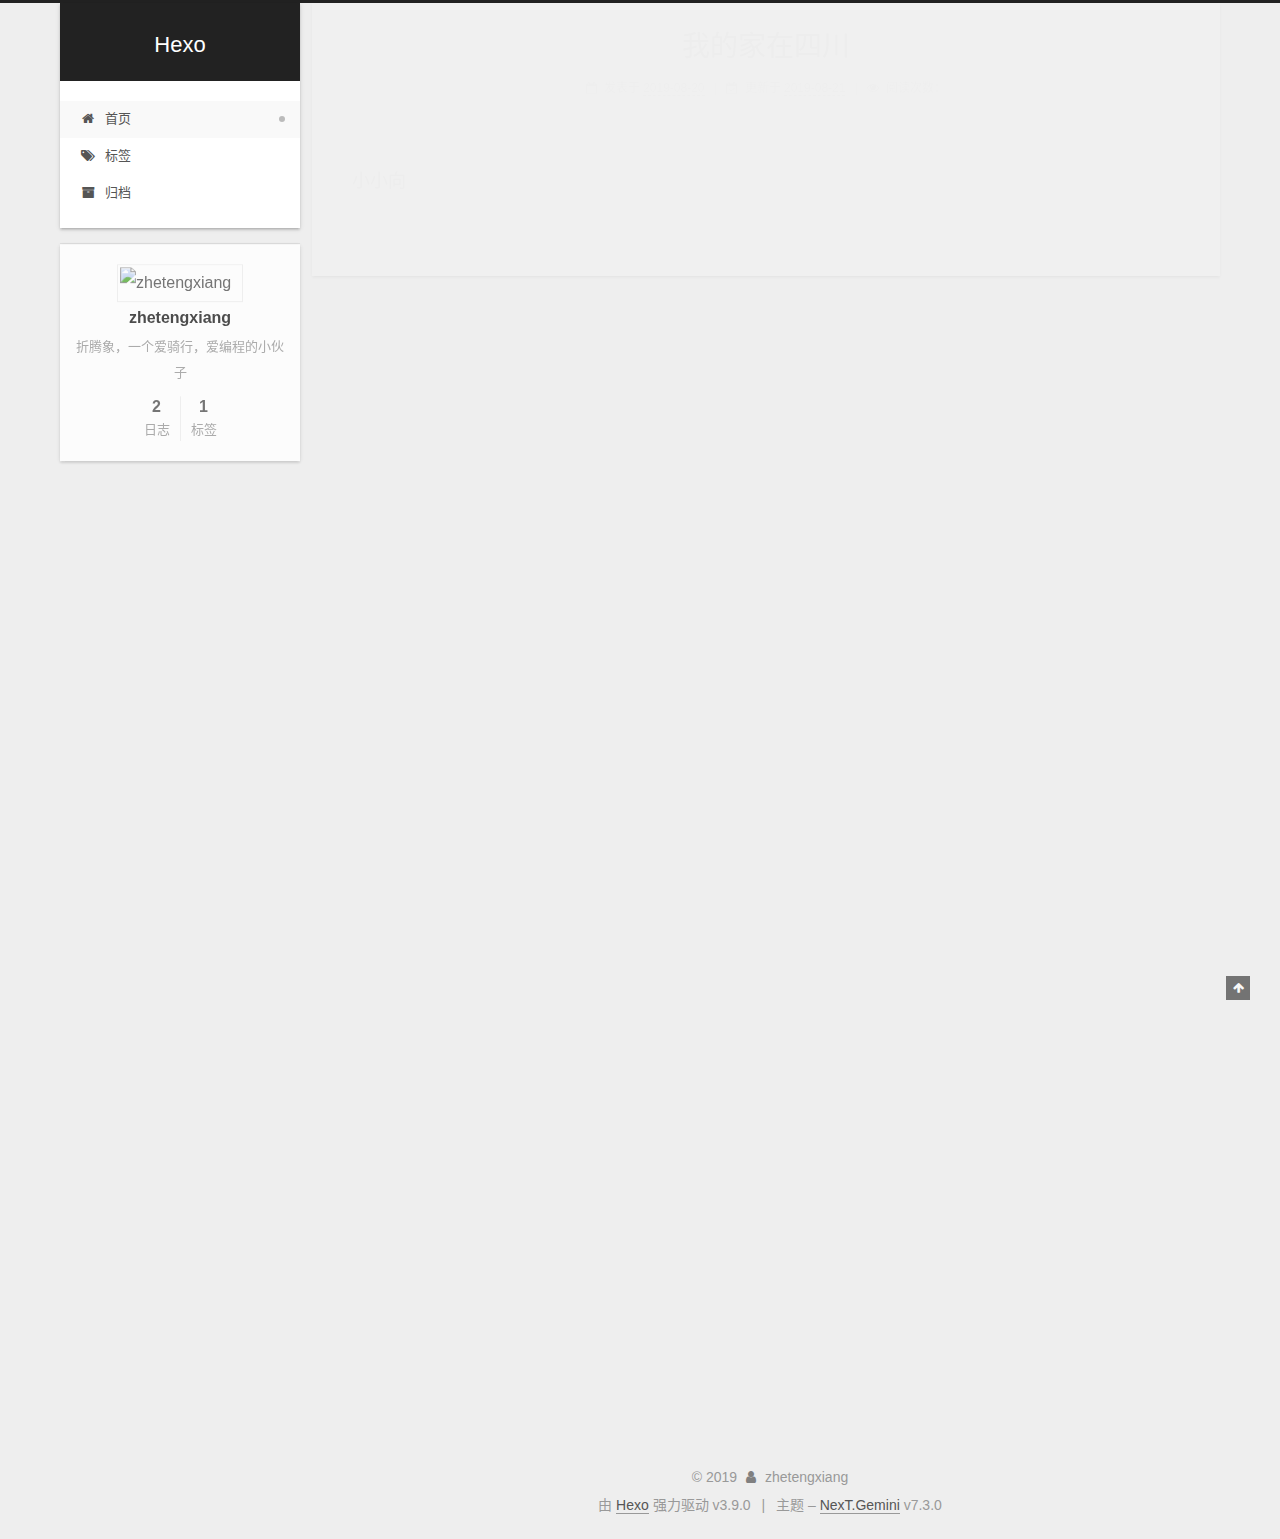
==== commit a64b2365: "Site updated: 2019-08-21 17:34:58" ====
--- a/index.html
+++ b/index.html
@@ -253,7 +253,7 @@
                   <i class="fa fa-calendar-check-o"></i>
                 </span>
                 <span class="post-meta-item-text">更新于</span>
-                <time title="修改时间：2019-08-21 17:32:43" itemprop="dateModified" datetime="2019-08-21T17:32:43+08:00">2019-08-21</time>
+                <time title="修改时间：2019-08-21 17:34:03" itemprop="dateModified" datetime="2019-08-21T17:34:03+08:00">2019-08-21</time>
               </span>
             
           
--- a/css/main.css
+++ b/css/main.css
@@ -1672,7 +1672,7 @@
 }
 .links-of-author a::before,
 .links-of-author span.exturl::before {
-  background: #28838f;
+  background: #08ffff;
   border-radius: 50%;
   content: ' ';
   display: inline-block;
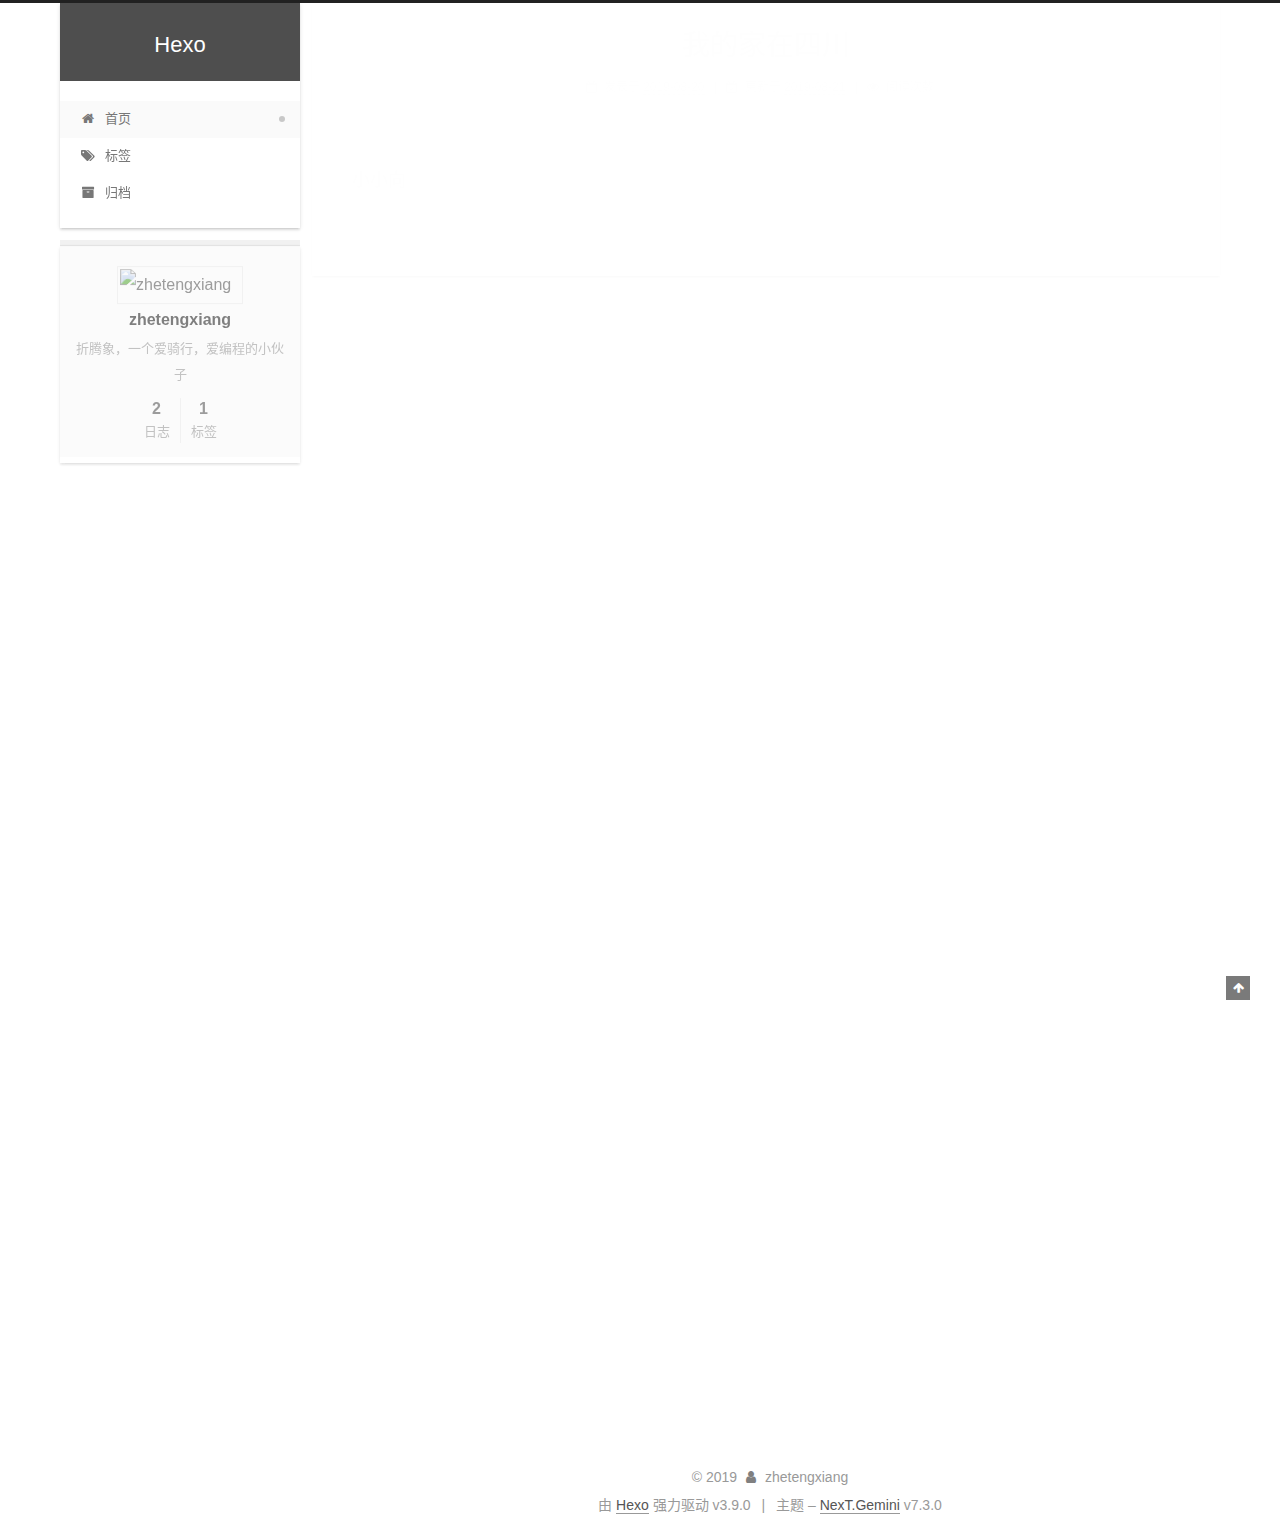
==== commit 47a044da: "Site updated: 2019-08-23 09:04:12" ====
--- a/index.html
+++ b/index.html
@@ -434,13 +434,17 @@
       
       <div class="site-state-item site-state-tags">
         
+          
+            <a href="/tags/">
+          
+        
         
         
           
         
         <span class="site-state-item-count">1</span>
         <span class="site-state-item-name">标签</span>
-        
+        </a>
       </div>
     
   </nav>
--- a/css/main.css
+++ b/css/main.css
@@ -1672,7 +1672,7 @@
 }
 .links-of-author a::before,
 .links-of-author span.exturl::before {
-  background: #08ffff;
+  background: #ff38b5;
   border-radius: 50%;
   content: ' ';
   display: inline-block;
@@ -2756,3 +2756,15 @@
     margin: 8px 0 0;
   }
 }
+body {
+  background: url("http://img.xker.com/xkerfiles/allimg/1801/09400454M-0.jpg");
+  background-repeat: no-repeat;
+  background-attachment: fixed;
+  background-size: 100% 100%;
+}
+.header-inner {
+  opacity: 0.8;
+}
+.main-inner {
+  opacity: 0.8;
+}
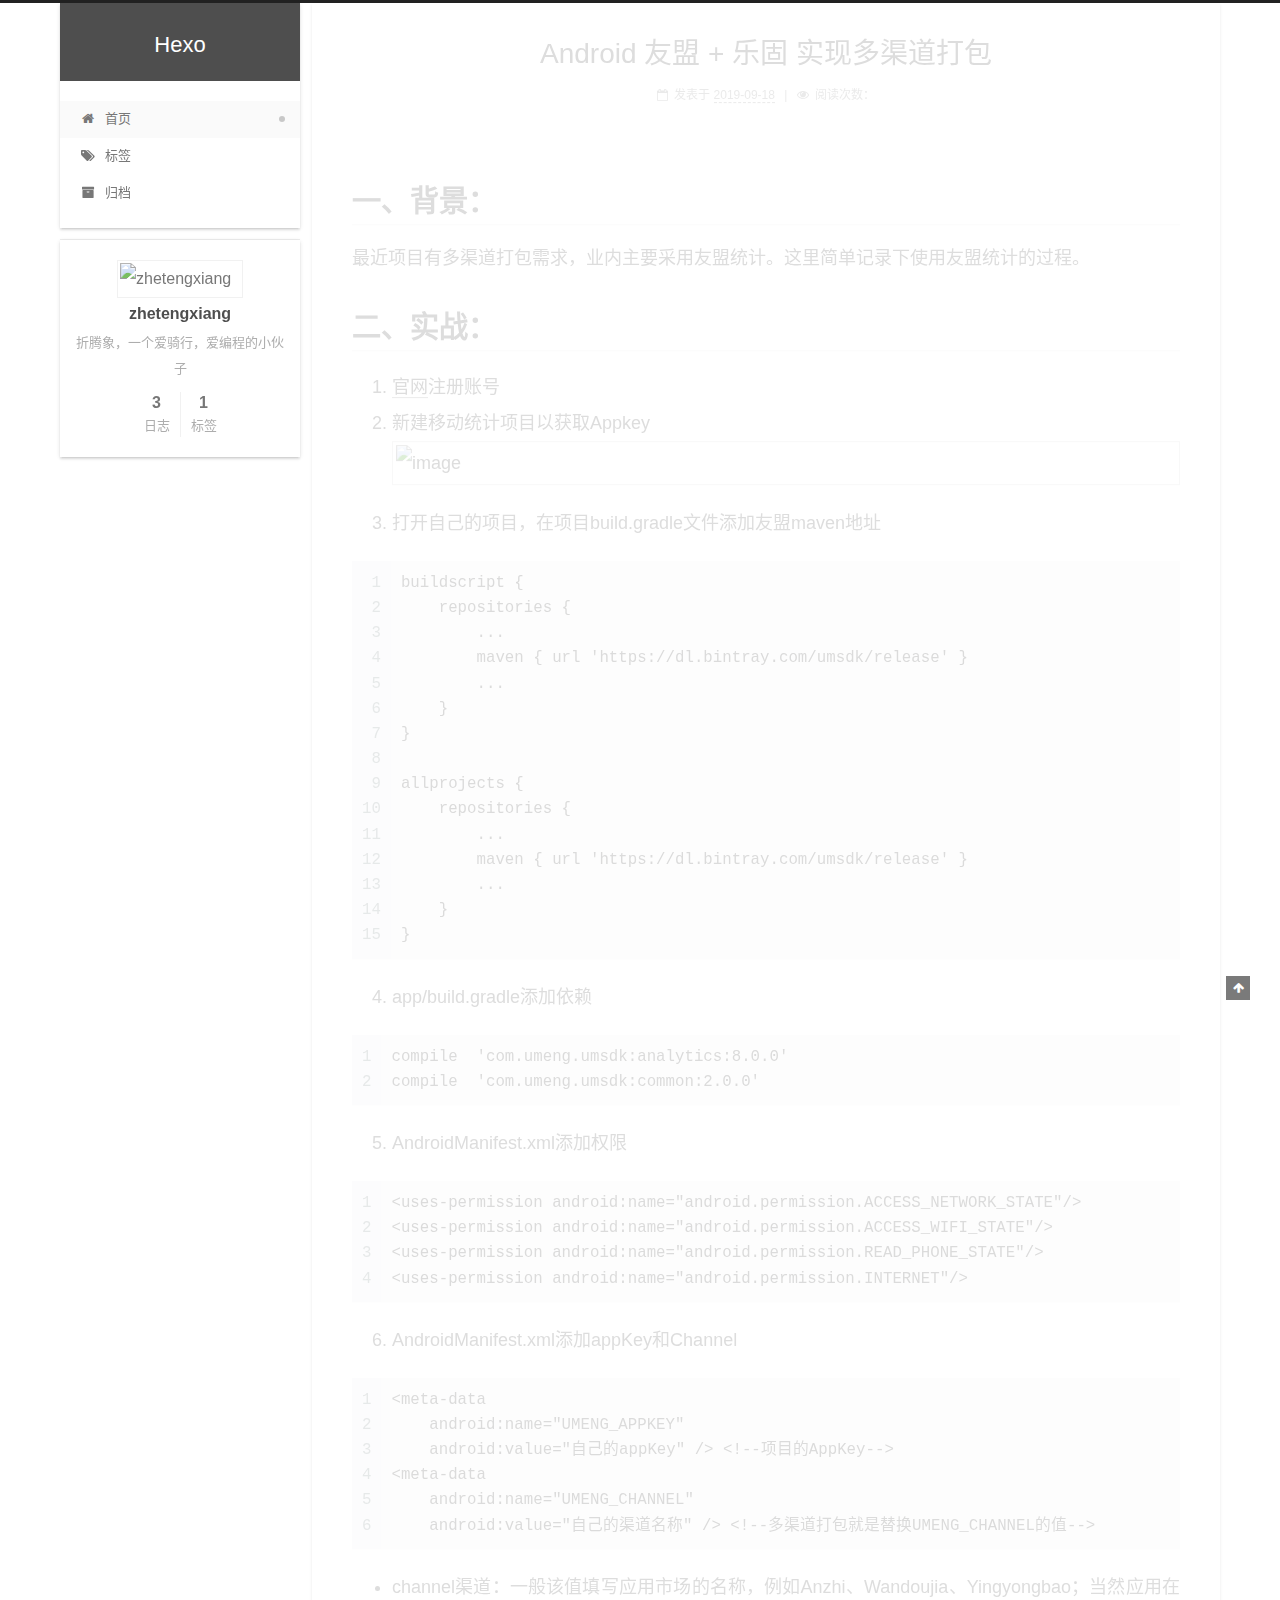
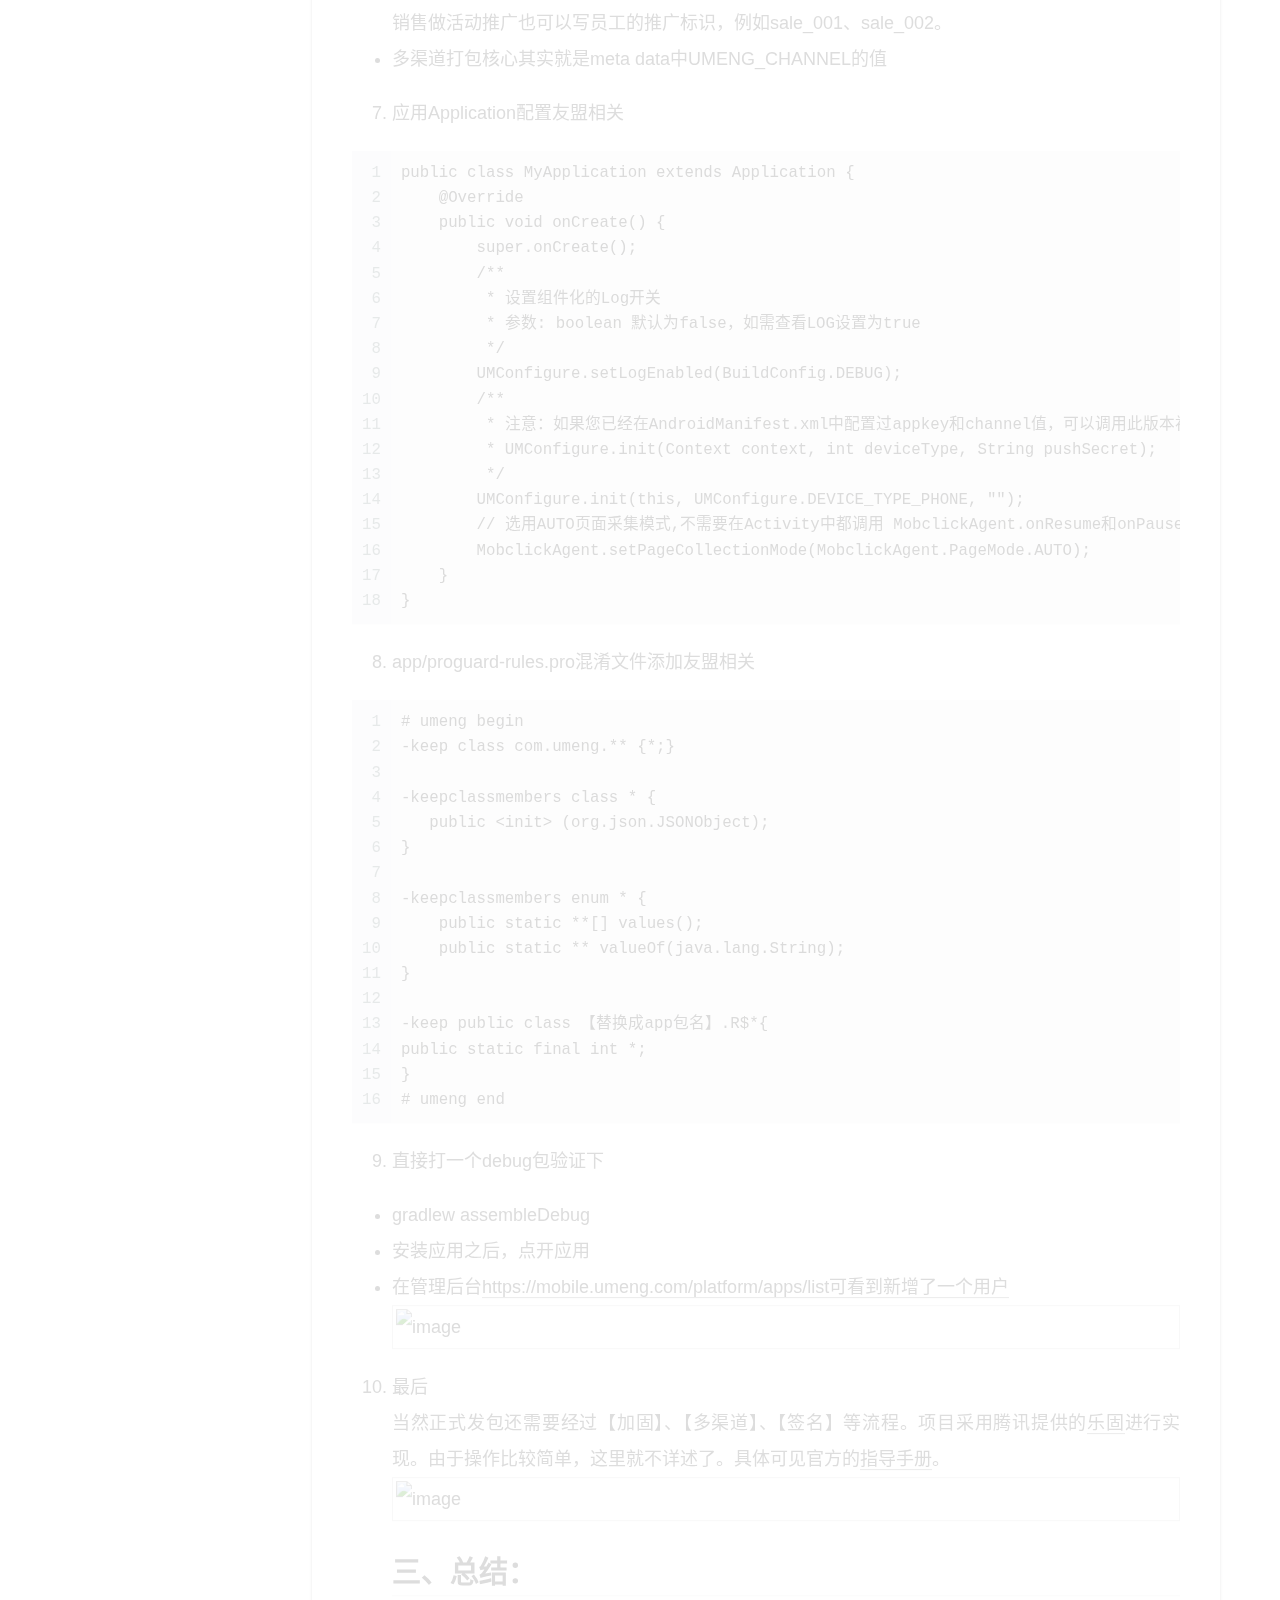
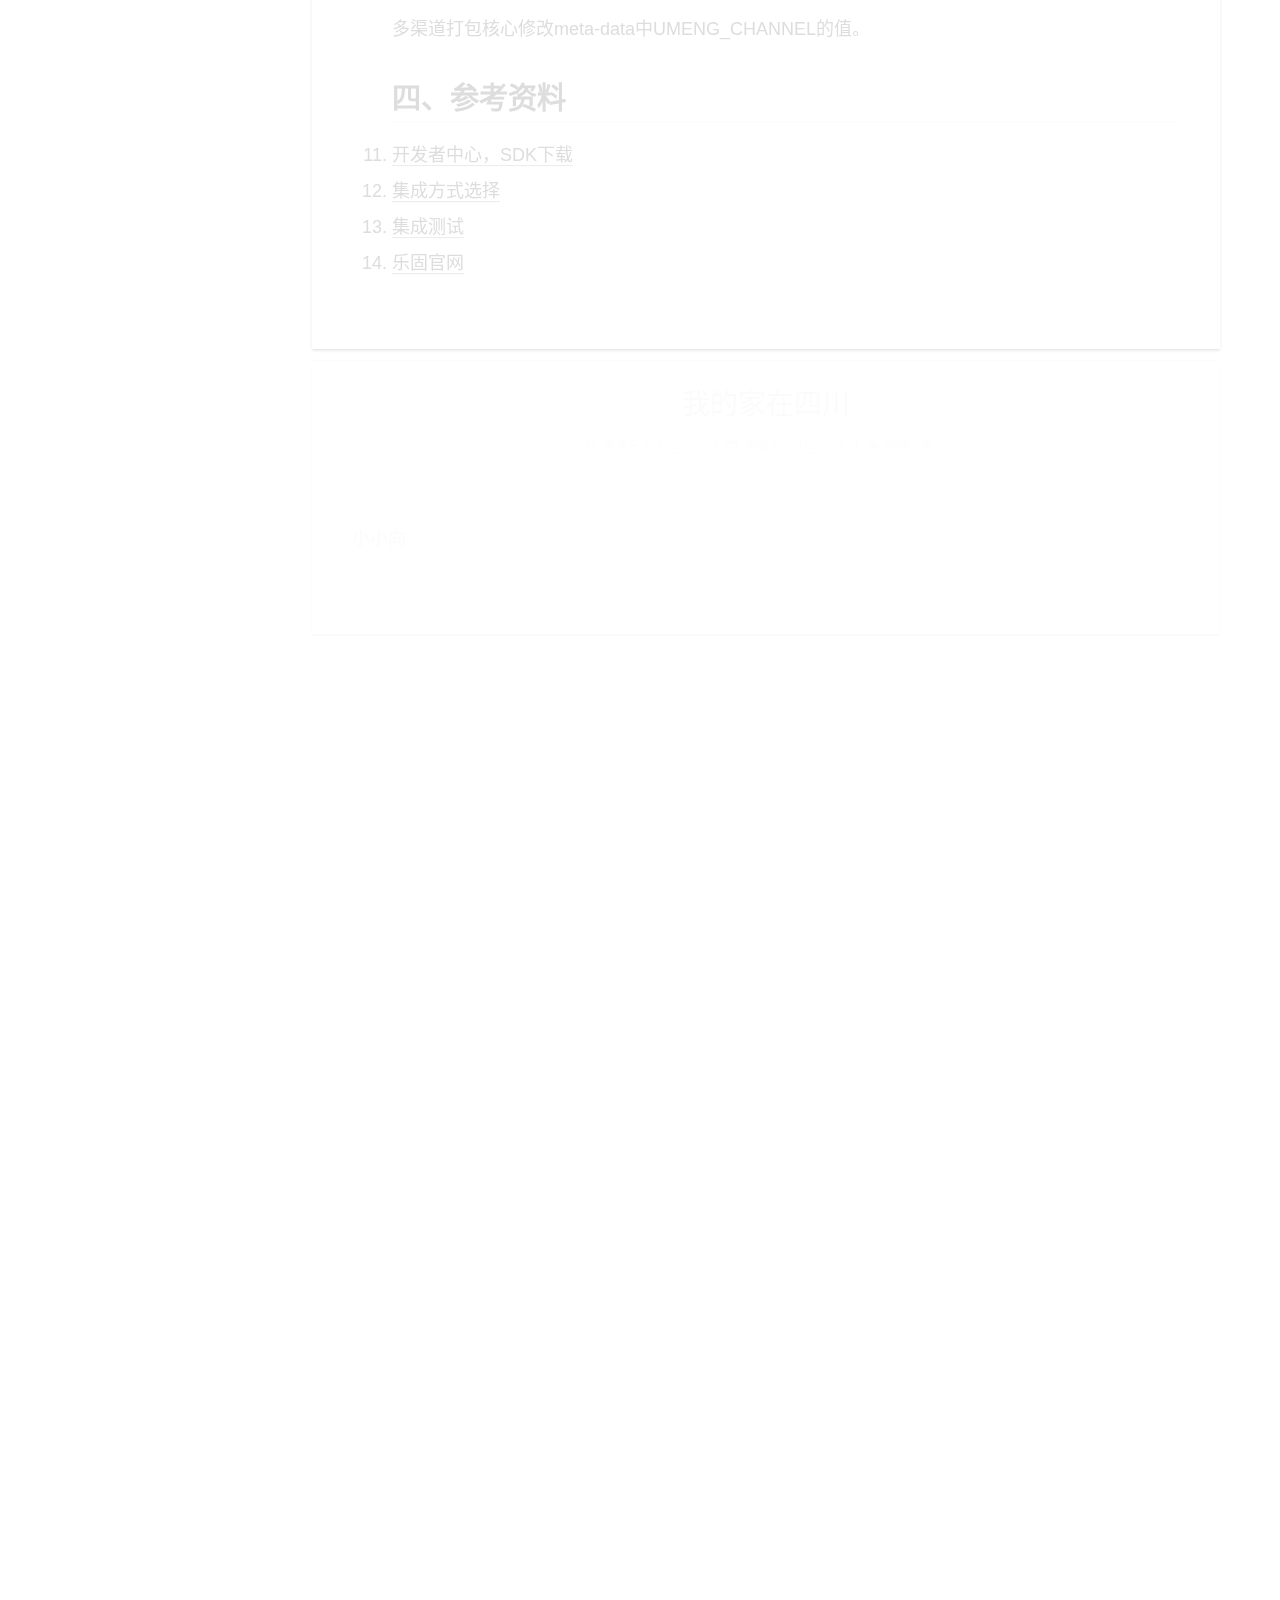
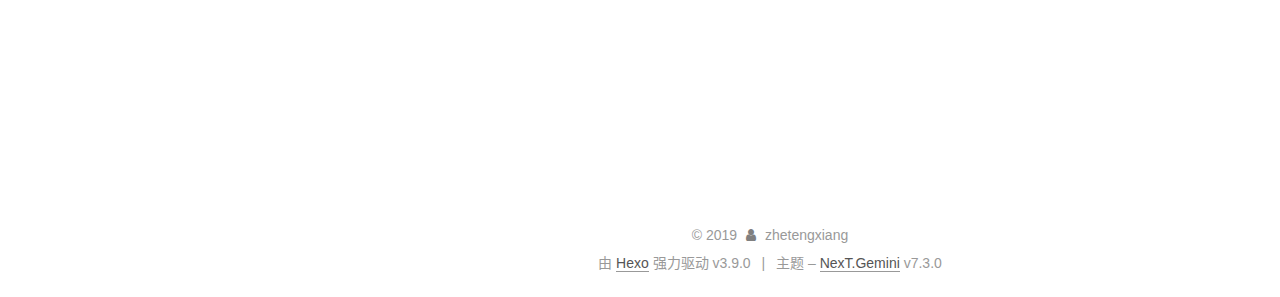
==== commit 23fab34f: "Site updated: 2019-09-18 18:34:19" ====
--- a/index.html
+++ b/index.html
@@ -213,6 +213,140 @@
   
   
   <div class="post-block">
+    <link itemprop="mainEntityOfPage" href="http://yoursite.com/2019/09/18/Android 友盟 + 乐固 实现多渠道打包/">
+
+    <span hidden itemprop="author" itemscope itemtype="http://schema.org/Person">
+      <meta itemprop="name" content="zhetengxiang">
+      <meta itemprop="description" content="折腾象，一个爱骑行，爱编程的小伙子">
+      <meta itemprop="image" content="https://upload.jianshu.io/users/upload_avatars/1603243/30884e42-5f0c-49d1-ae22-179c2e3f23da.jpg?imageMogr2/auto-orient/strip|imageView2/1/w/240/h/240">
+    </span>
+
+    <span hidden itemprop="publisher" itemscope itemtype="http://schema.org/Organization">
+      <meta itemprop="name" content="Hexo">
+    </span>
+      <header class="post-header">
+        <h1 class="post-title" itemprop="name headline">
+            
+            <a href="/2019/09/18/Android 友盟 + 乐固 实现多渠道打包/" class="post-title-link" itemprop="url">Android 友盟 + 乐固 实现多渠道打包</a>
+          
+        </h1>
+
+        <div class="post-meta">
+            <span class="post-meta-item">
+              <span class="post-meta-item-icon">
+                <i class="fa fa-calendar-o"></i>
+              </span>
+              <span class="post-meta-item-text">发表于</span>
+
+              
+                
+              
+
+              <time title="创建时间：2019-09-18 18:24:54 / 修改时间：18:31:00" itemprop="dateCreated datePublished" datetime="2019-09-18T18:24:54+08:00">2019-09-18</time>
+            </span>
+          
+            
+
+            
+          
+
+          
+            <span id="/2019/09/18/Android 友盟 + 乐固 实现多渠道打包/" class="post-meta-item leancloud_visitors" data-flag-title="Android 友盟 + 乐固 实现多渠道打包" title="阅读次数">
+              <span class="post-meta-item-icon">
+                <i class="fa fa-eye"></i>
+              </span>
+              <span class="post-meta-item-text">阅读次数：</span>
+              <span class="leancloud-visitors-count"></span>
+            </span>
+          
+
+        </div>
+      </header>
+
+    
+    
+    
+    <div class="post-body" itemprop="articleBody">
+
+      
+          <h2 id="一、背景："><a href="#一、背景：" class="headerlink" title="一、背景："></a>一、背景：</h2><p>最近项目有多渠道打包需求，业内主要采用友盟统计。这里简单记录下使用友盟统计的过程。</p>
+<h2 id="二、实战："><a href="#二、实战：" class="headerlink" title="二、实战："></a>二、实战：</h2><ol>
+<li><a href="https://www.umeng.com/analytics" target="_blank" rel="noopener">官网</a>注册账号</li>
+<li>新建移动统计项目以获取Appkey<br><img src="https://note.youdao.com/yws/public/resource/b5a68a4c5ca5f993d9f80410fa684e7e/xmlnote/1CD95F1F082146B4861F43468C50A2F0/32084" alt="image"></li>
+<li>打开自己的项目，在项目build.gradle文件添加友盟maven地址</li>
+</ol>
+<figure class="highlight plain"><table><tr><td class="gutter"><pre><span class="line">1</span><br><span class="line">2</span><br><span class="line">3</span><br><span class="line">4</span><br><span class="line">5</span><br><span class="line">6</span><br><span class="line">7</span><br><span class="line">8</span><br><span class="line">9</span><br><span class="line">10</span><br><span class="line">11</span><br><span class="line">12</span><br><span class="line">13</span><br><span class="line">14</span><br><span class="line">15</span><br></pre></td><td class="code"><pre><span class="line">buildscript &#123;</span><br><span class="line">    repositories &#123;</span><br><span class="line">        ...</span><br><span class="line">        maven &#123; url &apos;https://dl.bintray.com/umsdk/release&apos; &#125;</span><br><span class="line">        ...</span><br><span class="line">    &#125;</span><br><span class="line">&#125;</span><br><span class="line"></span><br><span class="line">allprojects &#123;</span><br><span class="line">    repositories &#123;</span><br><span class="line">        ...</span><br><span class="line">        maven &#123; url &apos;https://dl.bintray.com/umsdk/release&apos; &#125;</span><br><span class="line">        ...</span><br><span class="line">    &#125;</span><br><span class="line">&#125;</span><br></pre></td></tr></table></figure>
+
+<ol start="4">
+<li>app/build.gradle添加依赖</li>
+</ol>
+<figure class="highlight plain"><table><tr><td class="gutter"><pre><span class="line">1</span><br><span class="line">2</span><br></pre></td><td class="code"><pre><span class="line">compile  &apos;com.umeng.umsdk:analytics:8.0.0&apos;</span><br><span class="line">compile  &apos;com.umeng.umsdk:common:2.0.0&apos;</span><br></pre></td></tr></table></figure>
+
+<ol start="5">
+<li>AndroidManifest.xml添加权限</li>
+</ol>
+<figure class="highlight plain"><table><tr><td class="gutter"><pre><span class="line">1</span><br><span class="line">2</span><br><span class="line">3</span><br><span class="line">4</span><br></pre></td><td class="code"><pre><span class="line">&lt;uses-permission android:name=&quot;android.permission.ACCESS_NETWORK_STATE&quot;/&gt;</span><br><span class="line">&lt;uses-permission android:name=&quot;android.permission.ACCESS_WIFI_STATE&quot;/&gt;</span><br><span class="line">&lt;uses-permission android:name=&quot;android.permission.READ_PHONE_STATE&quot;/&gt;</span><br><span class="line">&lt;uses-permission android:name=&quot;android.permission.INTERNET&quot;/&gt;</span><br></pre></td></tr></table></figure>
+
+<ol start="6">
+<li>AndroidManifest.xml添加appKey和Channel</li>
+</ol>
+<figure class="highlight plain"><table><tr><td class="gutter"><pre><span class="line">1</span><br><span class="line">2</span><br><span class="line">3</span><br><span class="line">4</span><br><span class="line">5</span><br><span class="line">6</span><br></pre></td><td class="code"><pre><span class="line">&lt;meta-data</span><br><span class="line">    android:name=&quot;UMENG_APPKEY&quot;</span><br><span class="line">    android:value=&quot;自己的appKey&quot; /&gt; &lt;!--项目的AppKey--&gt;</span><br><span class="line">&lt;meta-data</span><br><span class="line">    android:name=&quot;UMENG_CHANNEL&quot;</span><br><span class="line">    android:value=&quot;自己的渠道名称&quot; /&gt; &lt;!--多渠道打包就是替换UMENG_CHANNEL的值--&gt;</span><br></pre></td></tr></table></figure>
+
+<ul>
+<li>channel渠道：一般该值填写应用市场的名称，例如Anzhi、Wandoujia、Yingyongbao；当然应用在销售做活动推广也可以写员工的推广标识，例如sale_001、sale_002。</li>
+<li>多渠道打包核心其实就是meta data中UMENG_CHANNEL的值</li>
+</ul>
+<ol start="7">
+<li>应用Application配置友盟相关</li>
+</ol>
+<figure class="highlight plain"><table><tr><td class="gutter"><pre><span class="line">1</span><br><span class="line">2</span><br><span class="line">3</span><br><span class="line">4</span><br><span class="line">5</span><br><span class="line">6</span><br><span class="line">7</span><br><span class="line">8</span><br><span class="line">9</span><br><span class="line">10</span><br><span class="line">11</span><br><span class="line">12</span><br><span class="line">13</span><br><span class="line">14</span><br><span class="line">15</span><br><span class="line">16</span><br><span class="line">17</span><br><span class="line">18</span><br></pre></td><td class="code"><pre><span class="line">public class MyApplication extends Application &#123;</span><br><span class="line">    @Override</span><br><span class="line">    public void onCreate() &#123;</span><br><span class="line">        super.onCreate();</span><br><span class="line">        /**</span><br><span class="line">         * 设置组件化的Log开关</span><br><span class="line">         * 参数: boolean 默认为false，如需查看LOG设置为true</span><br><span class="line">         */</span><br><span class="line">        UMConfigure.setLogEnabled(BuildConfig.DEBUG);</span><br><span class="line">        /**</span><br><span class="line">         * 注意：如果您已经在AndroidManifest.xml中配置过appkey和channel值，可以调用此版本初始化函数。</span><br><span class="line">         * UMConfigure.init(Context context, int deviceType, String pushSecret);</span><br><span class="line">         */</span><br><span class="line">        UMConfigure.init(this, UMConfigure.DEVICE_TYPE_PHONE, &quot;&quot;);</span><br><span class="line">        // 选用AUTO页面采集模式,不需要在Activity中都调用 MobclickAgent.onResume和onPause方法</span><br><span class="line">        MobclickAgent.setPageCollectionMode(MobclickAgent.PageMode.AUTO);</span><br><span class="line">    &#125;</span><br><span class="line">&#125;</span><br></pre></td></tr></table></figure>
+
+<ol start="8">
+<li>app/proguard-rules.pro混淆文件添加友盟相关</li>
+</ol>
+<figure class="highlight plain"><table><tr><td class="gutter"><pre><span class="line">1</span><br><span class="line">2</span><br><span class="line">3</span><br><span class="line">4</span><br><span class="line">5</span><br><span class="line">6</span><br><span class="line">7</span><br><span class="line">8</span><br><span class="line">9</span><br><span class="line">10</span><br><span class="line">11</span><br><span class="line">12</span><br><span class="line">13</span><br><span class="line">14</span><br><span class="line">15</span><br><span class="line">16</span><br></pre></td><td class="code"><pre><span class="line"># umeng begin</span><br><span class="line">-keep class com.umeng.** &#123;*;&#125;</span><br><span class="line"></span><br><span class="line">-keepclassmembers class * &#123;</span><br><span class="line">   public &lt;init&gt; (org.json.JSONObject);</span><br><span class="line">&#125;</span><br><span class="line"></span><br><span class="line">-keepclassmembers enum * &#123;</span><br><span class="line">    public static **[] values();</span><br><span class="line">    public static ** valueOf(java.lang.String);</span><br><span class="line">&#125;</span><br><span class="line"></span><br><span class="line">-keep public class 【替换成app包名】.R$*&#123;</span><br><span class="line">public static final int *;</span><br><span class="line">&#125;</span><br><span class="line"># umeng end</span><br></pre></td></tr></table></figure>
+
+<ol start="9">
+<li>直接打一个debug包验证下</li>
+</ol>
+<ul>
+<li>gradlew assembleDebug</li>
+<li>安装应用之后，点开应用</li>
+<li>在管理后台<a href="https://mobile.umeng.com/platform/apps/list可看到新增了一个用户" target="_blank" rel="noopener">https://mobile.umeng.com/platform/apps/list可看到新增了一个用户</a><br><img src="https://note.youdao.com/yws/public/resource/b5a68a4c5ca5f993d9f80410fa684e7e/xmlnote/DD4A5A3DB56F4363AB060AFA32607C45/32089" alt="image"></li>
+</ul>
+<ol start="10">
+<li>最后<br>当然正式发包还需要经过【加固】、【多渠道】、【签名】等流程。项目采用腾讯提供的<a href="https://console.cloud.tencent.com/ms" target="_blank" rel="noopener">乐固</a>进行实现。由于操作比较简单，这里就不详述了。具体可见官方的<a href="https://leguimg.qcloud.com/files/legu-20190520.pdf" target="_blank" rel="noopener">指导手册</a>。<br><img src="https://note.youdao.com/yws/public/resource/b5a68a4c5ca5f993d9f80410fa684e7e/xmlnote/37E8808935EA47A3BE9191B893750BD3/32091" alt="image"><h2 id="三、总结："><a href="#三、总结：" class="headerlink" title="三、总结："></a>三、总结：</h2>多渠道打包核心修改meta-data中UMENG_CHANNEL的值。<h2 id="四、参考资料"><a href="#四、参考资料" class="headerlink" title="四、参考资料"></a>四、参考资料</h2></li>
+<li><a href="https://developer.umeng.com/sdk?spm=a211g2.211692.0.0.28967d23zzKWbM" target="_blank" rel="noopener">开发者中心，SDK下载</a></li>
+<li><a href="https://developer.umeng.com/docs/119267/detail/118584" target="_blank" rel="noopener">集成方式选择</a></li>
+<li><a href="https://developer.umeng.com/docs/119267/detail/118639" target="_blank" rel="noopener">集成测试</a></li>
+<li><a href="https://console.cloud.tencent.com/ms" target="_blank" rel="noopener">乐固官网</a></li>
+</ol>
+
+        
+      
+    </div>
+
+    
+    
+    
+      <footer class="post-footer">
+          <div class="post-eof"></div>
+        
+      </footer>
+  </div>
+  
+  
+  
+  </article>
+
+    
+      
+
+  <article class="post" itemscope itemtype="http://schema.org/Article">
+  
+  
+  
+  <div class="post-block">
     <link itemprop="mainEntityOfPage" href="http://yoursite.com/2019/08/20/我的家/">
 
     <span hidden itemprop="author" itemscope itemtype="http://schema.org/Person">
@@ -425,7 +559,7 @@
         
           <a href="/archives/">
         
-          <span class="site-state-item-count">2</span>
+          <span class="site-state-item-count">3</span>
           <span class="site-state-item-name">日志</span>
         </a>
       </div>
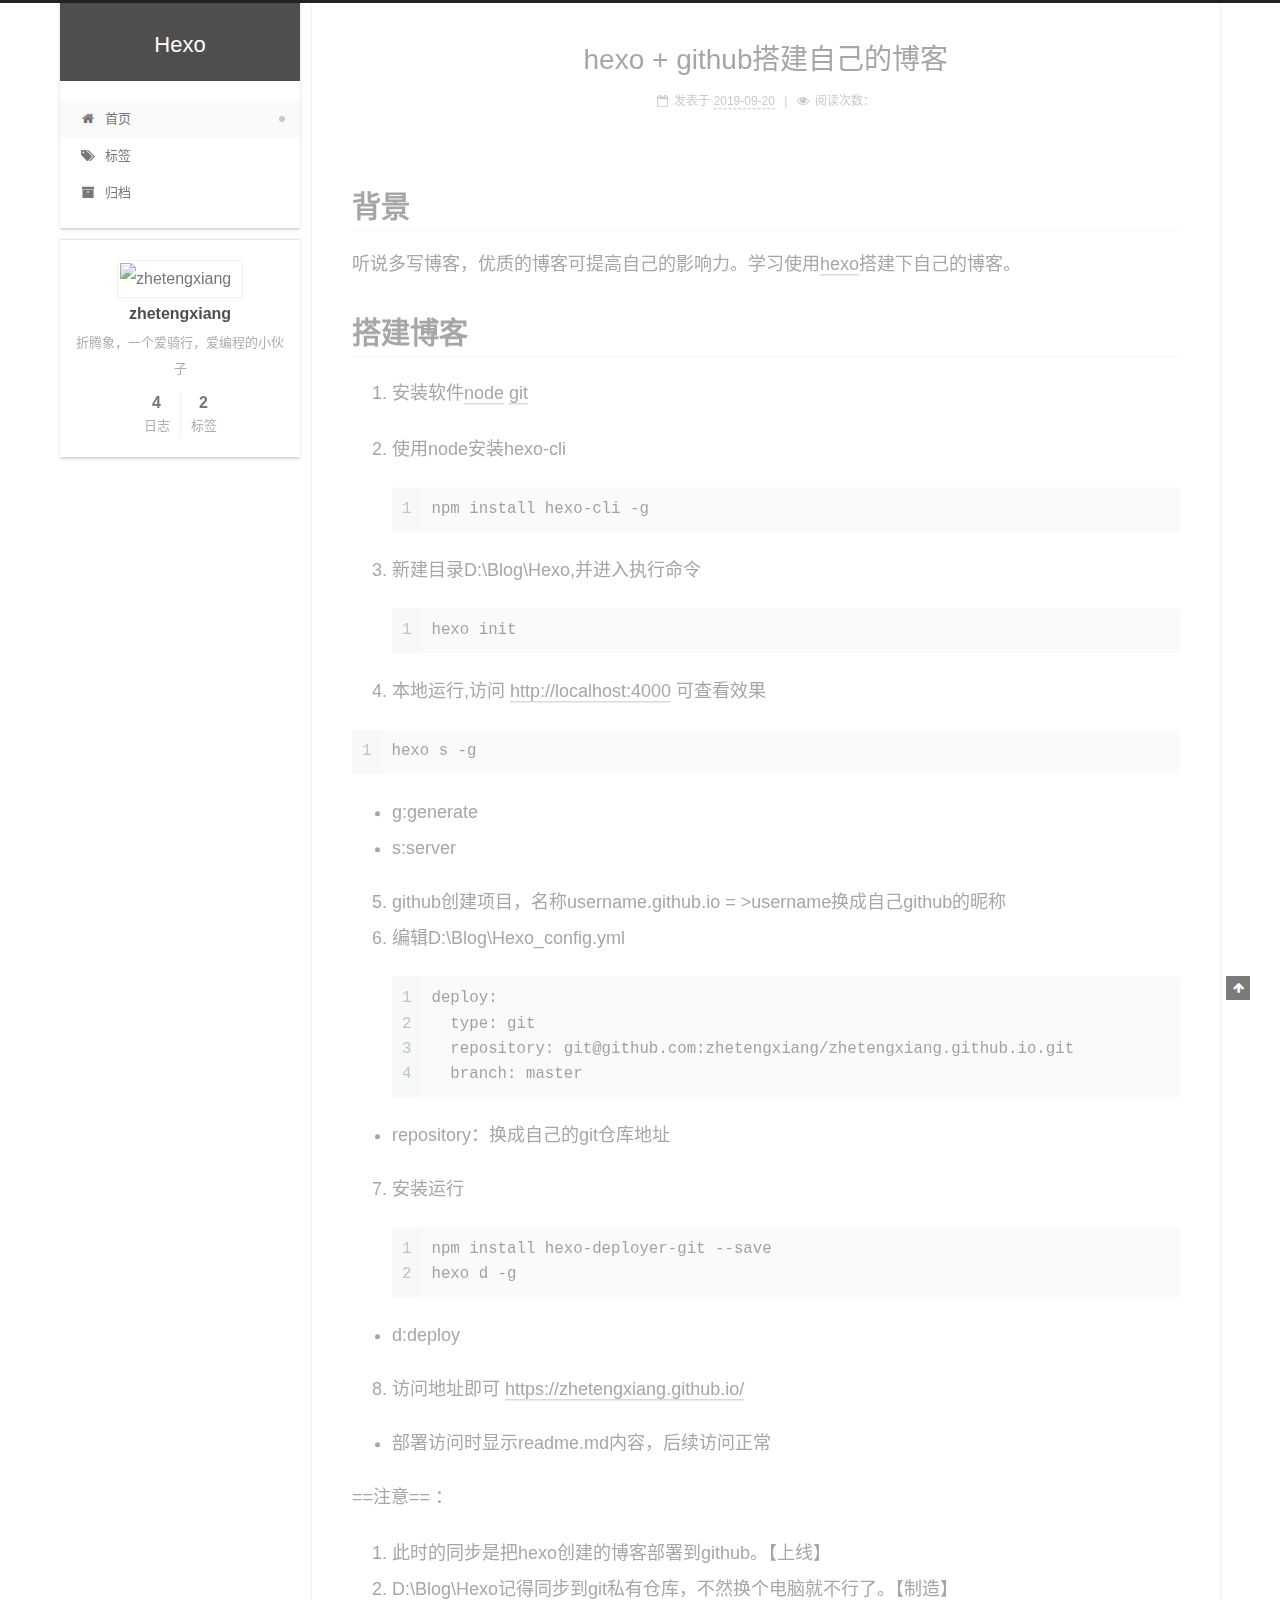
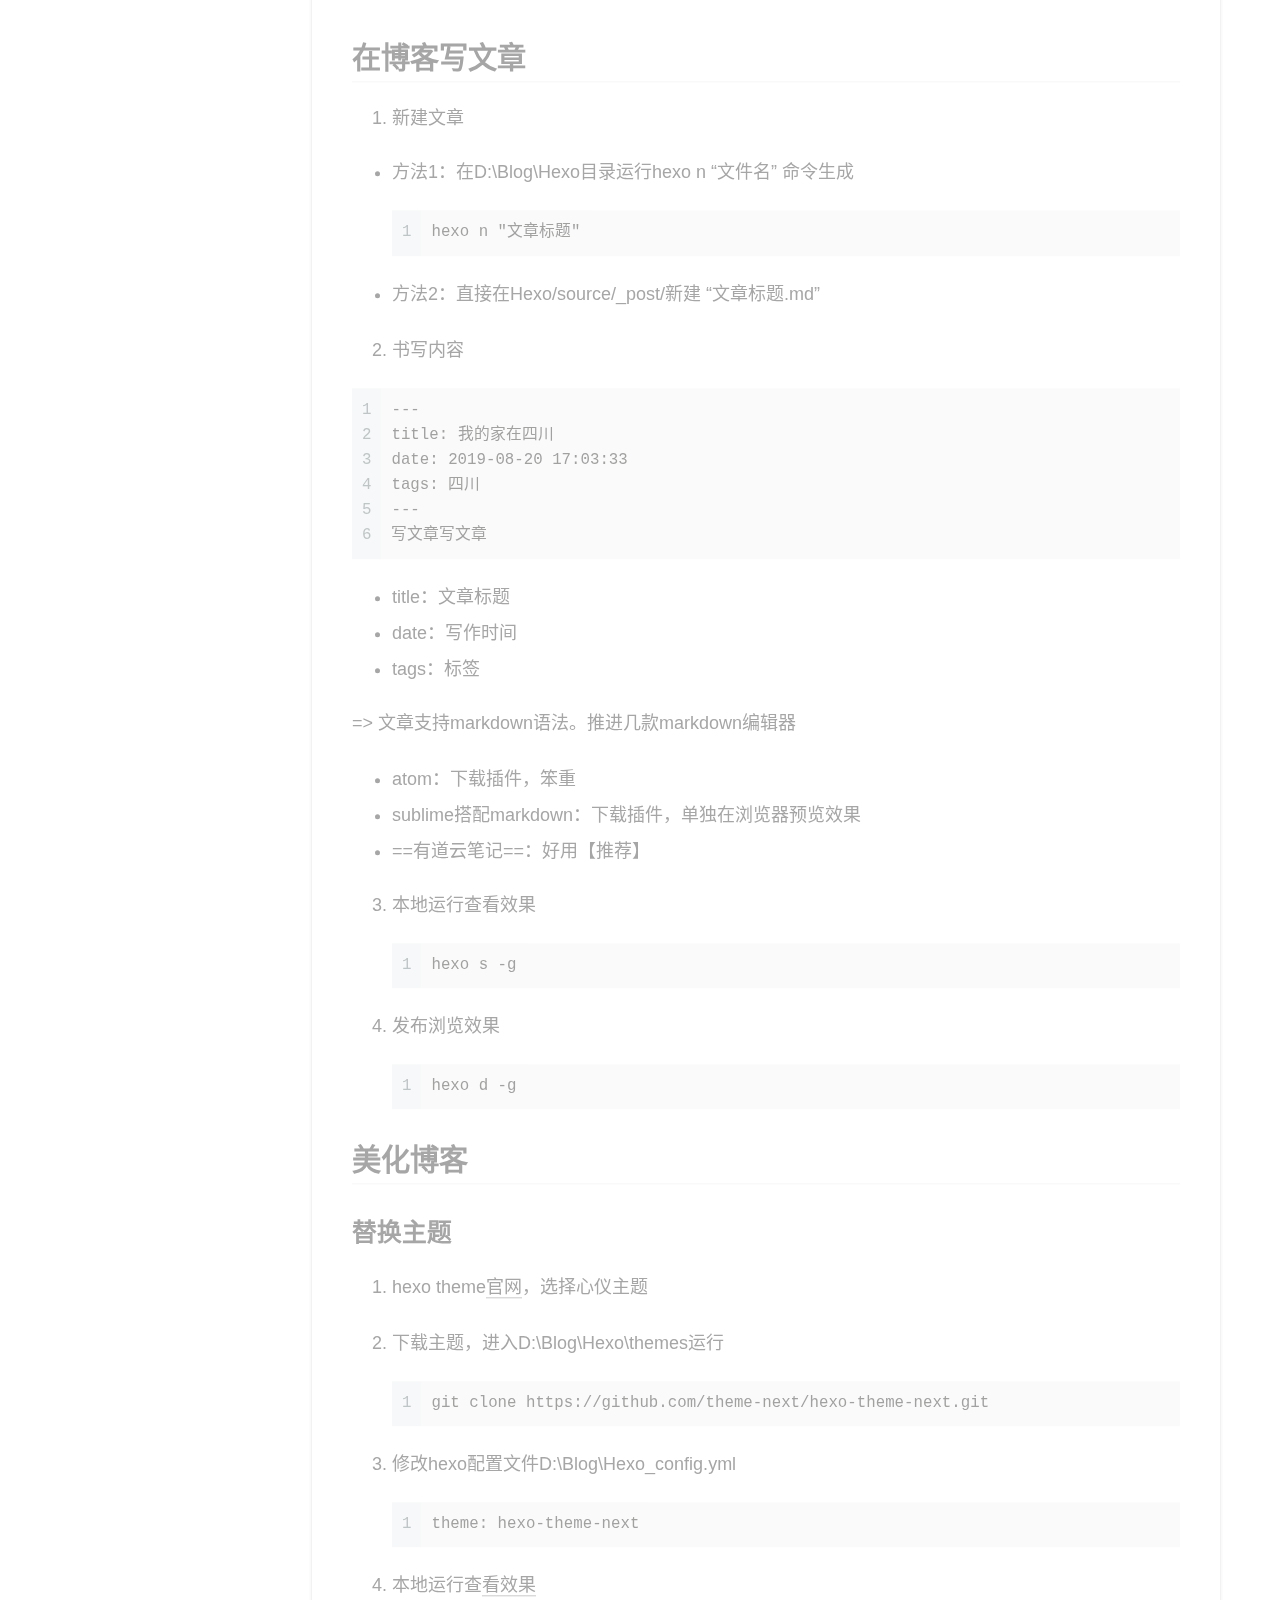
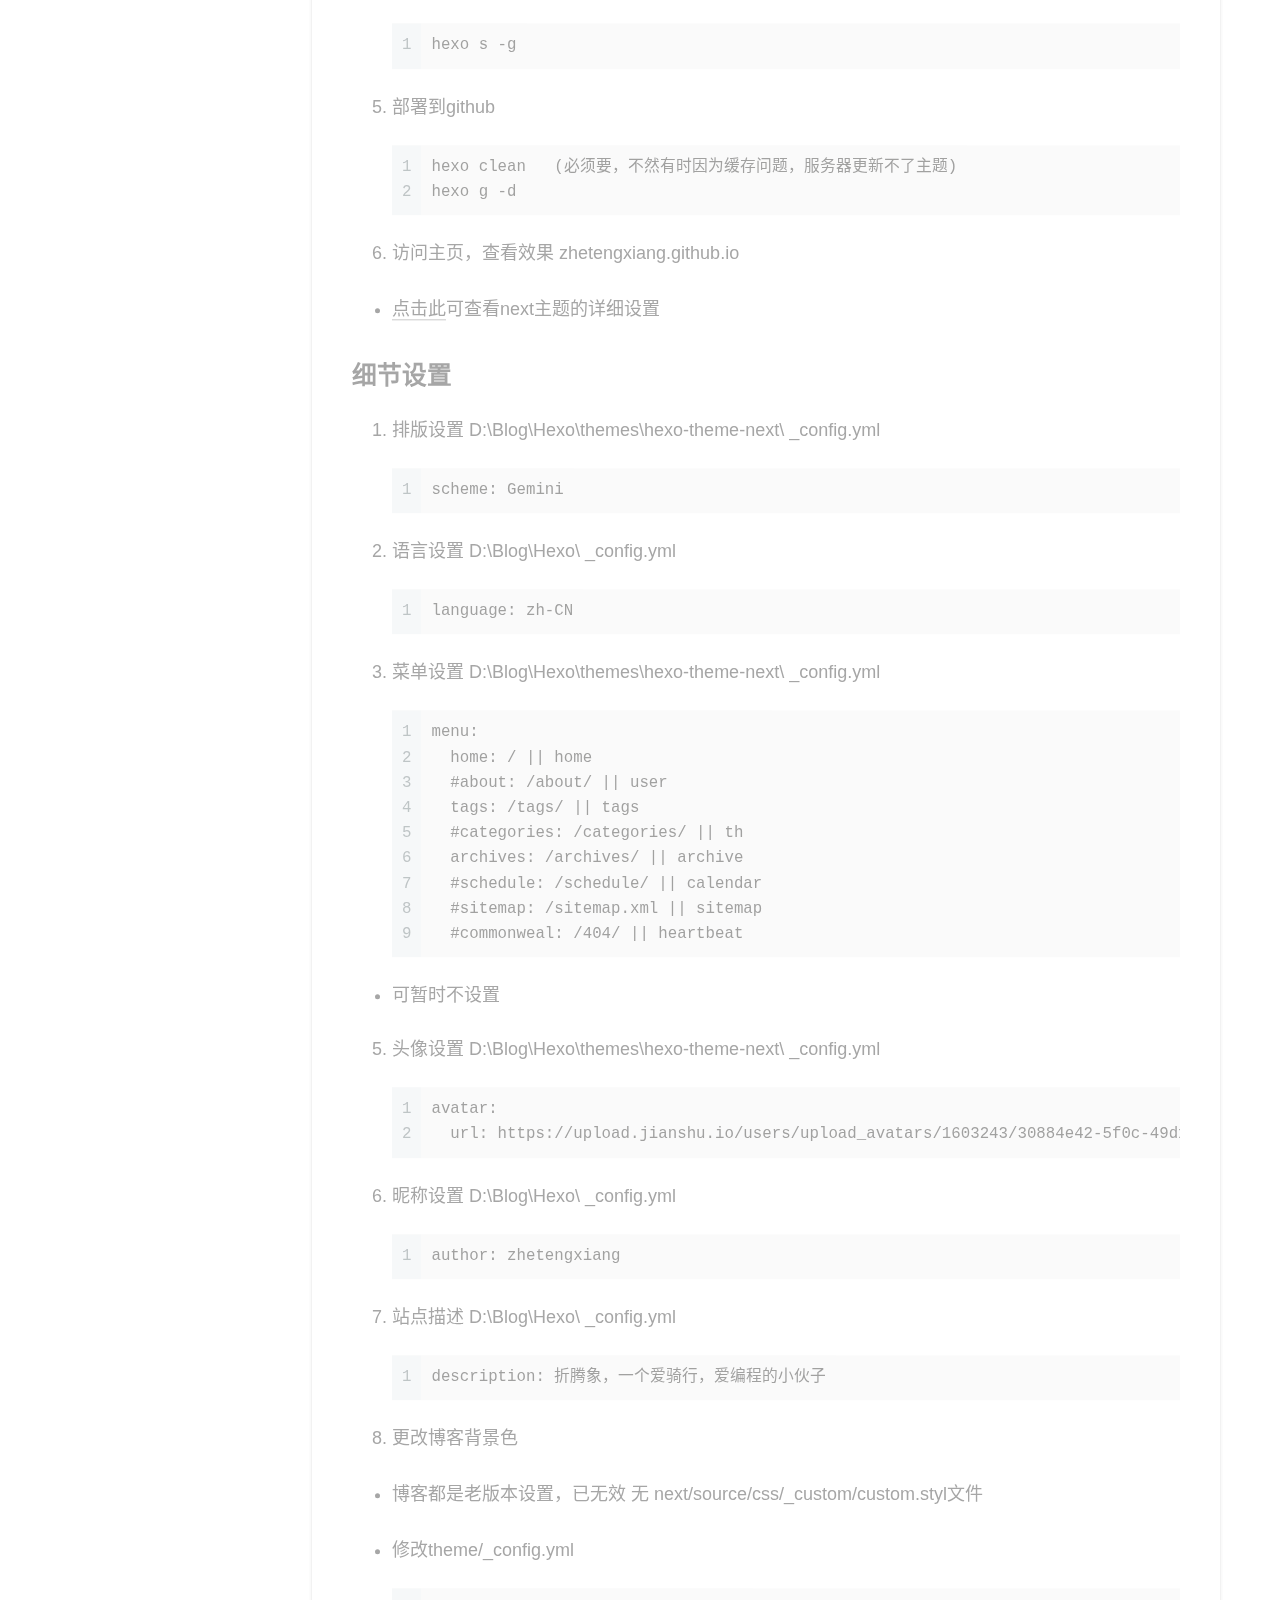
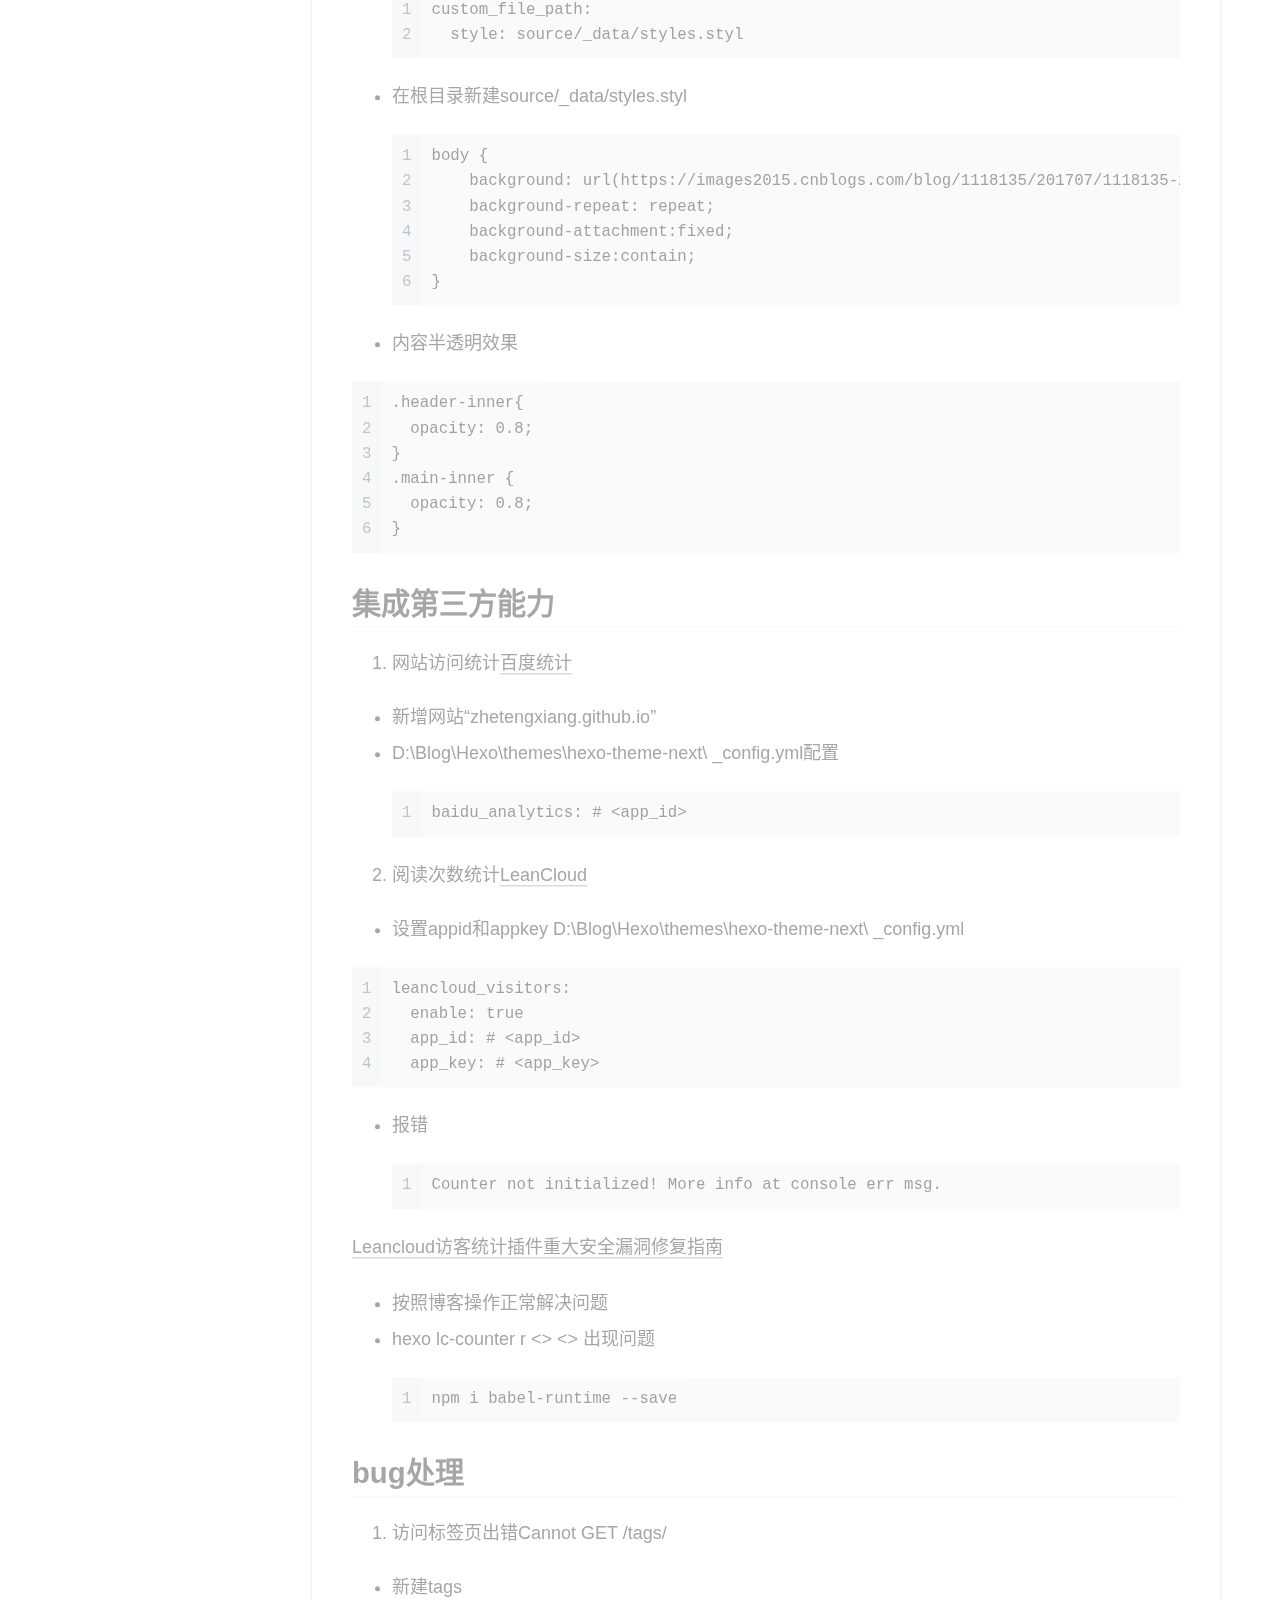
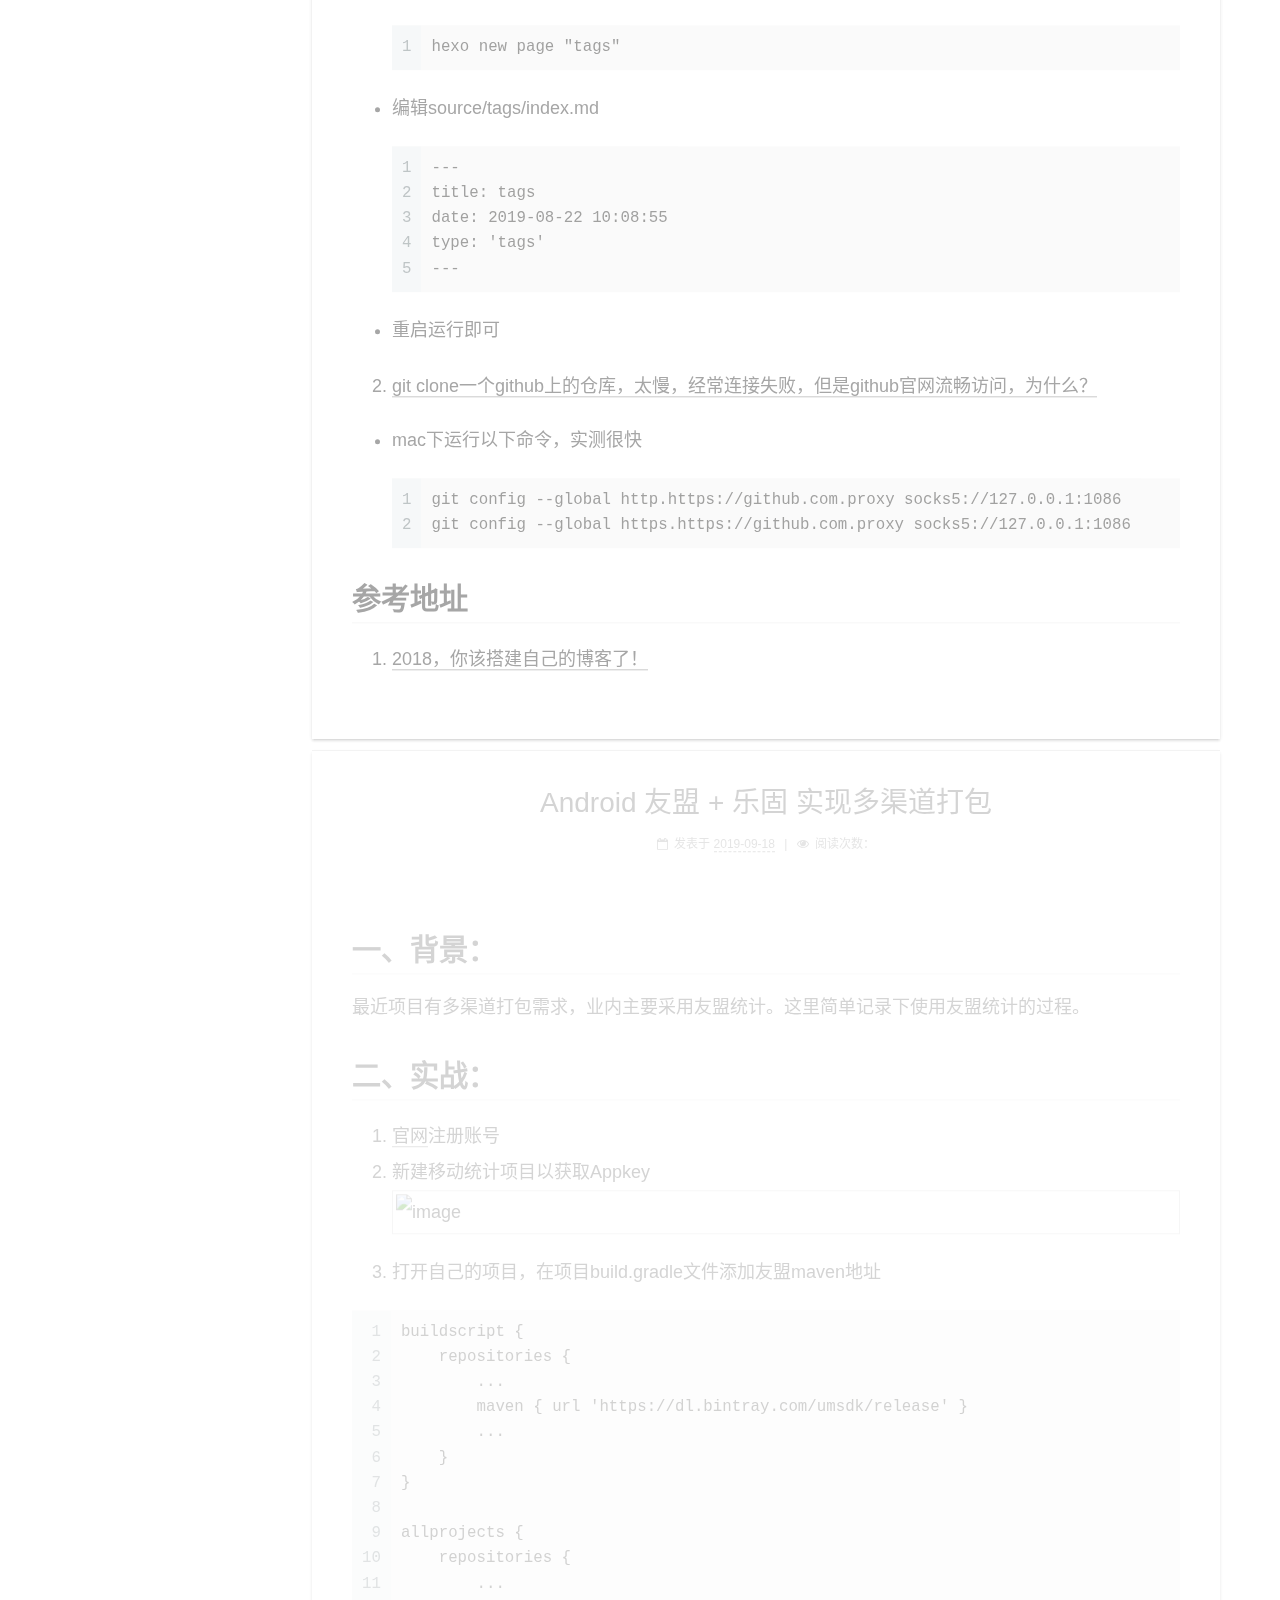
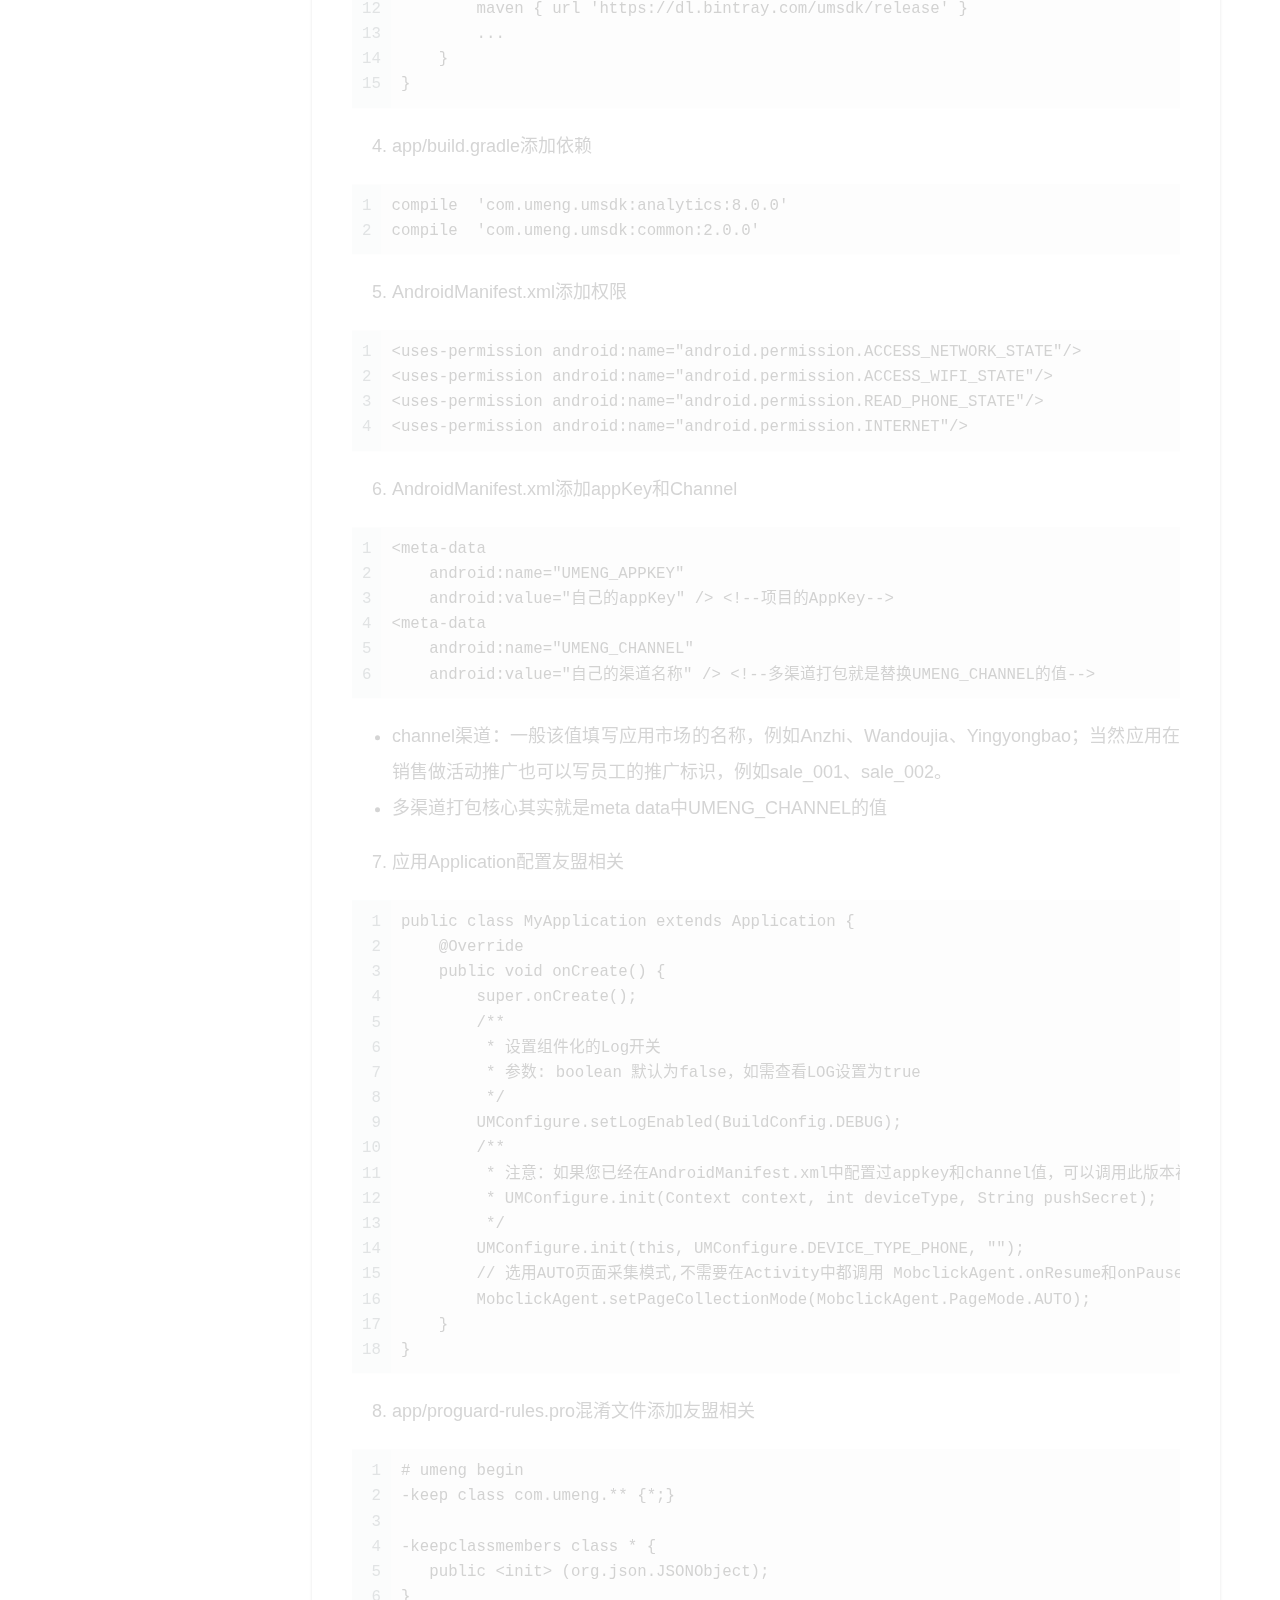
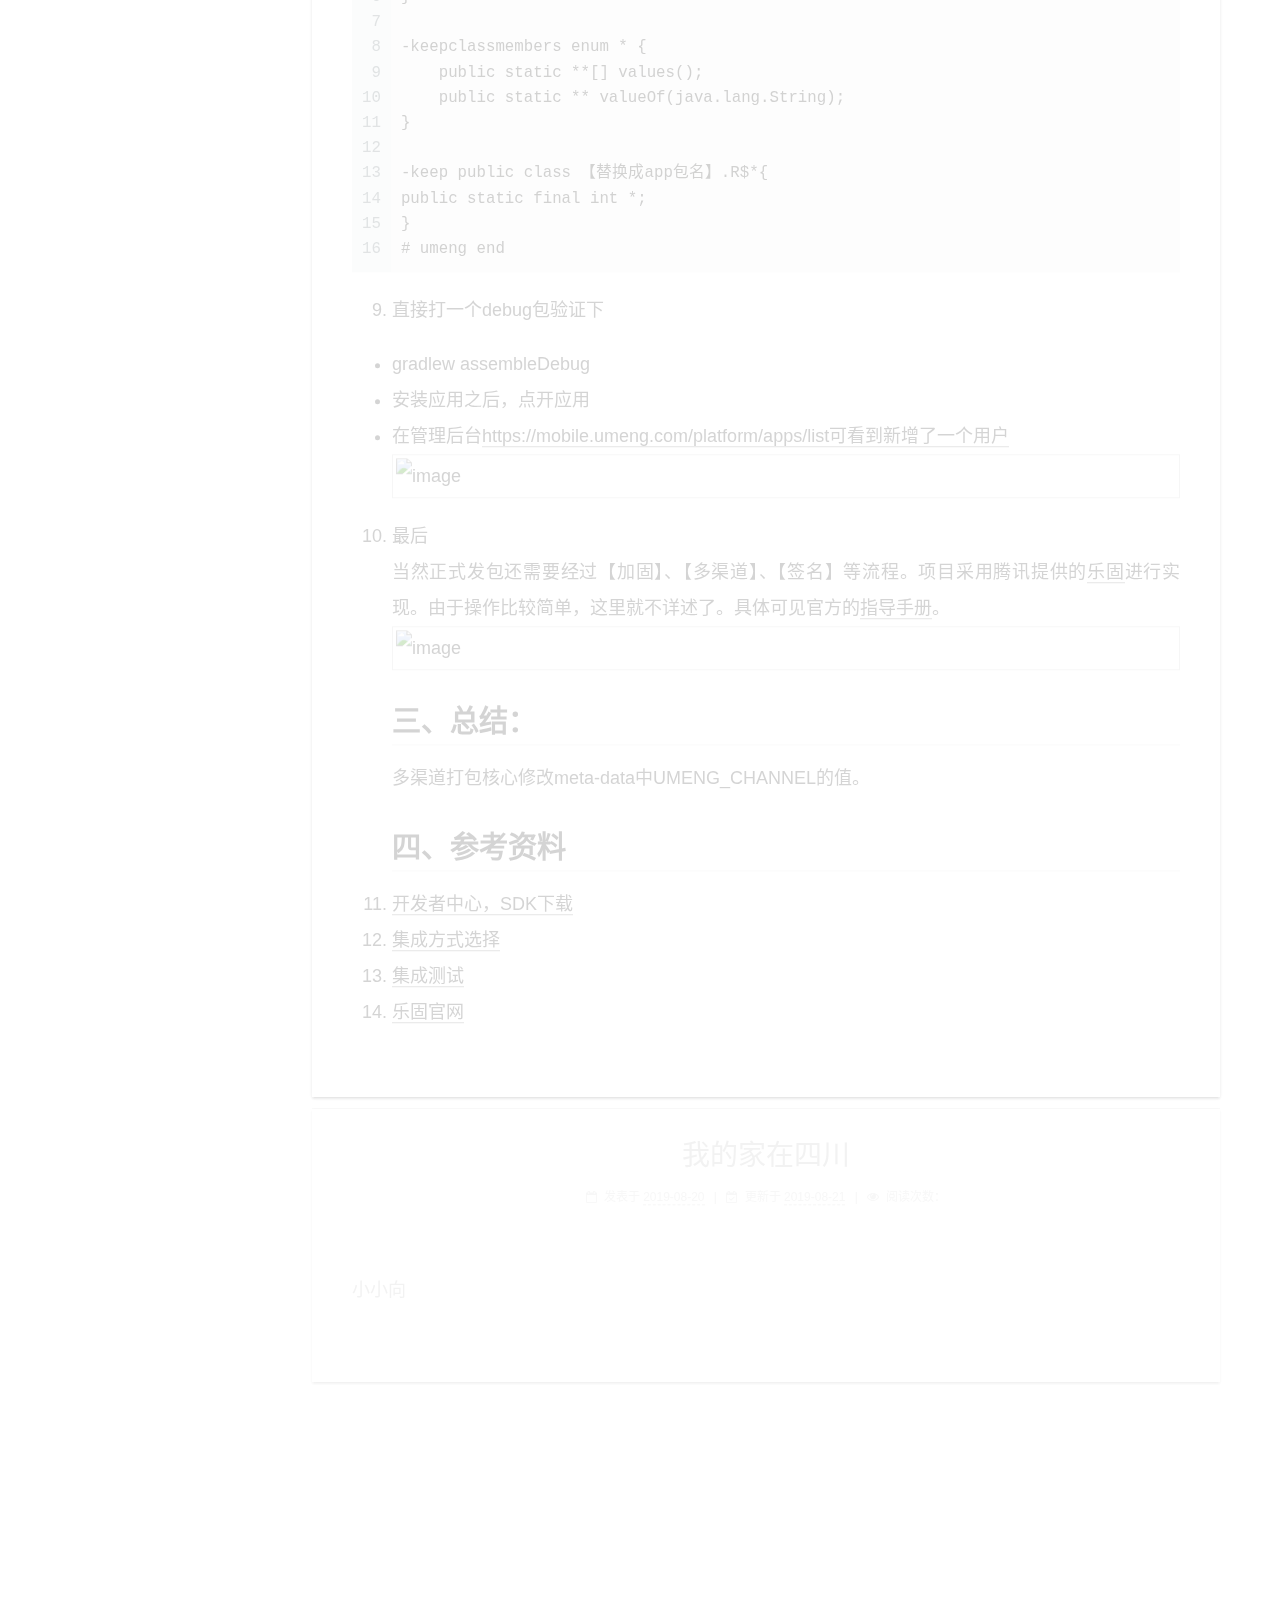
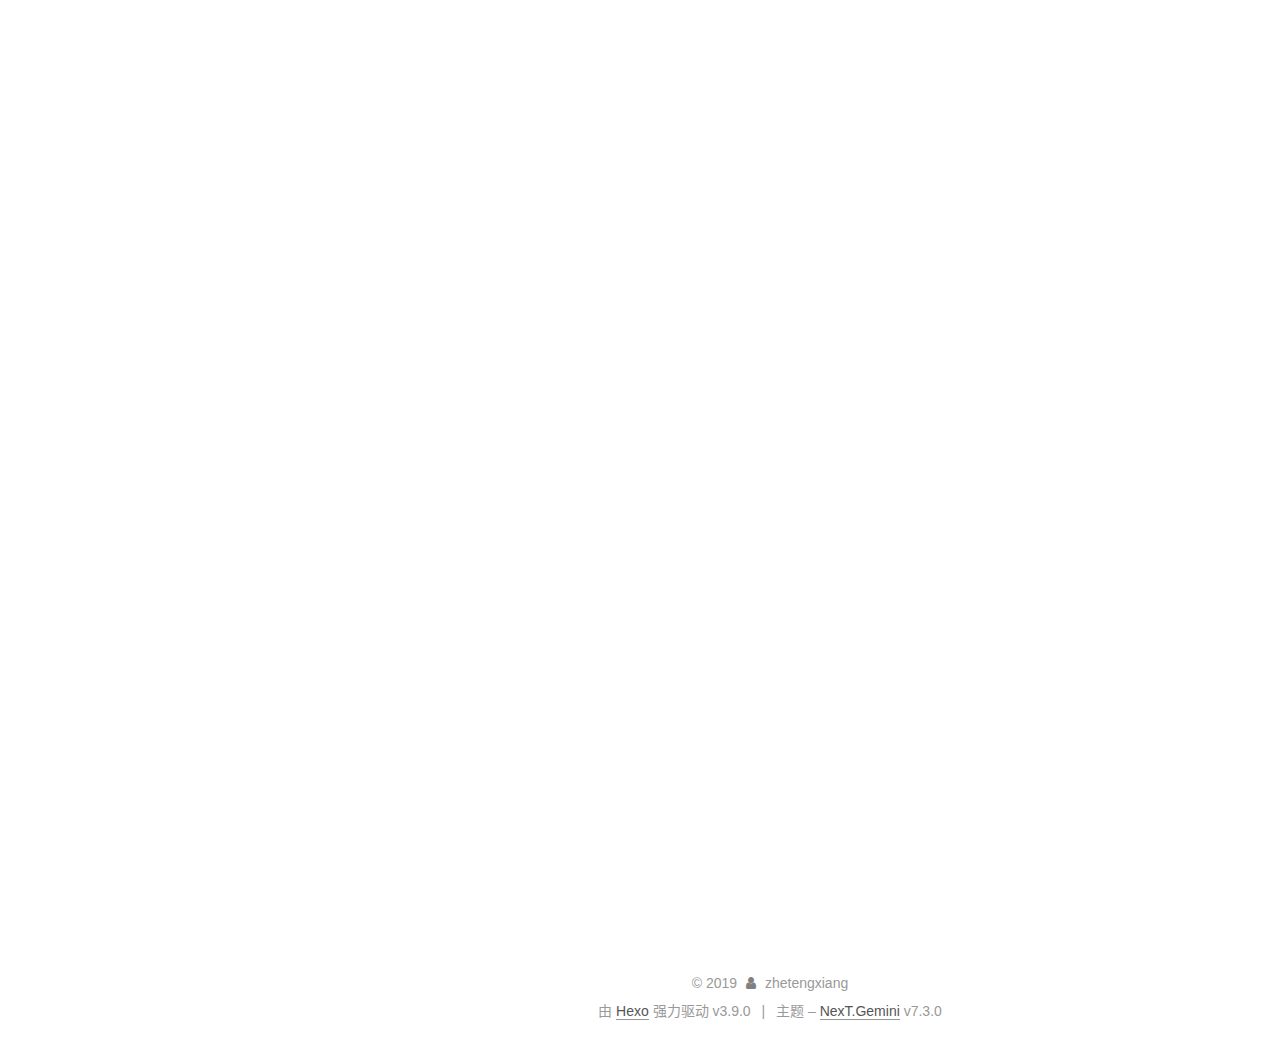
==== commit 1ed90ea5: "Site updated: 2019-09-20 16:34:54" ====
--- a/index.html
+++ b/index.html
@@ -213,6 +213,282 @@
   
   
   <div class="post-block">
+    <link itemprop="mainEntityOfPage" href="http://yoursite.com/2019/09/20/hexo + github搭建自己的博客/">
+
+    <span hidden itemprop="author" itemscope itemtype="http://schema.org/Person">
+      <meta itemprop="name" content="zhetengxiang">
+      <meta itemprop="description" content="折腾象，一个爱骑行，爱编程的小伙子">
+      <meta itemprop="image" content="https://upload.jianshu.io/users/upload_avatars/1603243/30884e42-5f0c-49d1-ae22-179c2e3f23da.jpg?imageMogr2/auto-orient/strip|imageView2/1/w/240/h/240">
+    </span>
+
+    <span hidden itemprop="publisher" itemscope itemtype="http://schema.org/Organization">
+      <meta itemprop="name" content="Hexo">
+    </span>
+      <header class="post-header">
+        <h1 class="post-title" itemprop="name headline">
+            
+            <a href="/2019/09/20/hexo + github搭建自己的博客/" class="post-title-link" itemprop="url">hexo + github搭建自己的博客</a>
+          
+        </h1>
+
+        <div class="post-meta">
+            <span class="post-meta-item">
+              <span class="post-meta-item-icon">
+                <i class="fa fa-calendar-o"></i>
+              </span>
+              <span class="post-meta-item-text">发表于</span>
+
+              
+                
+              
+
+              <time title="创建时间：2019-09-20 15:58:33 / 修改时间：16:33:54" itemprop="dateCreated datePublished" datetime="2019-09-20T15:58:33+08:00">2019-09-20</time>
+            </span>
+          
+            
+
+            
+          
+
+          
+            <span id="/2019/09/20/hexo + github搭建自己的博客/" class="post-meta-item leancloud_visitors" data-flag-title="hexo + github搭建自己的博客" title="阅读次数">
+              <span class="post-meta-item-icon">
+                <i class="fa fa-eye"></i>
+              </span>
+              <span class="post-meta-item-text">阅读次数：</span>
+              <span class="leancloud-visitors-count"></span>
+            </span>
+          
+
+        </div>
+      </header>
+
+    
+    
+    
+    <div class="post-body" itemprop="articleBody">
+
+      
+          <h2 id="背景"><a href="#背景" class="headerlink" title="背景"></a>背景</h2><p>听说多写博客，优质的博客可提高自己的影响力。学习使用<a href="https://hexo.io/zh-cn/docs/index.html" target="_blank" rel="noopener">hexo</a>搭建下自己的博客。</p>
+<h2 id="搭建博客"><a href="#搭建博客" class="headerlink" title="搭建博客"></a>搭建博客</h2><ol>
+<li><p>安装软件<a href="https://nodejs.org/zh-cn/download/current/" target="_blank" rel="noopener">node</a> <a href="https://git-scm.com/downloads" target="_blank" rel="noopener">git</a></p>
+</li>
+<li><p>使用node安装hexo-cli</p>
+<figure class="highlight plain"><table><tr><td class="gutter"><pre><span class="line">1</span><br></pre></td><td class="code"><pre><span class="line">npm install hexo-cli -g</span><br></pre></td></tr></table></figure>
+</li>
+<li><p>新建目录D:\Blog\Hexo,并进入执行命令</p>
+<figure class="highlight plain"><table><tr><td class="gutter"><pre><span class="line">1</span><br></pre></td><td class="code"><pre><span class="line">hexo init</span><br></pre></td></tr></table></figure>
+</li>
+<li><p>本地运行,访问 <a href="http://localhost:4000" target="_blank" rel="noopener">http://localhost:4000</a> 可查看效果</p>
+</li>
+</ol>
+<figure class="highlight plain"><table><tr><td class="gutter"><pre><span class="line">1</span><br></pre></td><td class="code"><pre><span class="line">hexo s -g</span><br></pre></td></tr></table></figure>
+
+<ul>
+<li>g:generate</li>
+<li>s:server</li>
+</ul>
+<ol start="5">
+<li>github创建项目，名称username.github.io = &gt;username换成自己github的昵称</li>
+<li>编辑D:\Blog\Hexo_config.yml<figure class="highlight plain"><table><tr><td class="gutter"><pre><span class="line">1</span><br><span class="line">2</span><br><span class="line">3</span><br><span class="line">4</span><br></pre></td><td class="code"><pre><span class="line">deploy:</span><br><span class="line">  type: git</span><br><span class="line">  repository: git@github.com:zhetengxiang/zhetengxiang.github.io.git</span><br><span class="line">  branch: master</span><br></pre></td></tr></table></figure>
+</li>
+</ol>
+<ul>
+<li>repository：换成自己的git仓库地址</li>
+</ul>
+<ol start="7">
+<li>安装运行<figure class="highlight plain"><table><tr><td class="gutter"><pre><span class="line">1</span><br><span class="line">2</span><br></pre></td><td class="code"><pre><span class="line">npm install hexo-deployer-git --save</span><br><span class="line">hexo d -g</span><br></pre></td></tr></table></figure>
+</li>
+</ol>
+<ul>
+<li>d:deploy</li>
+</ul>
+<ol start="8">
+<li>访问地址即可 <a href="https://zhetengxiang.github.io/" target="_blank" rel="noopener">https://zhetengxiang.github.io/</a></li>
+</ol>
+<ul>
+<li>部署访问时显示readme.md内容，后续访问正常</li>
+</ul>
+<p>==注意== ：</p>
+<ol>
+<li>此时的同步是把hexo创建的博客部署到github。【上线】</li>
+<li>D:\Blog\Hexo记得同步到git私有仓库，不然换个电脑就不行了。【制造】</li>
+</ol>
+<h2 id="在博客写文章"><a href="#在博客写文章" class="headerlink" title="在博客写文章"></a>在博客写文章</h2><ol>
+<li>新建文章</li>
+</ol>
+<ul>
+<li><p>方法1：在D:\Blog\Hexo目录运行hexo n “文件名” 命令生成</p>
+<figure class="highlight plain"><table><tr><td class="gutter"><pre><span class="line">1</span><br></pre></td><td class="code"><pre><span class="line">hexo n &quot;文章标题&quot;</span><br></pre></td></tr></table></figure>
+</li>
+<li><p>方法2：直接在Hexo/source/_post/新建 “文章标题.md”</p>
+</li>
+</ul>
+<ol start="2">
+<li>书写内容</li>
+</ol>
+<figure class="highlight plain"><table><tr><td class="gutter"><pre><span class="line">1</span><br><span class="line">2</span><br><span class="line">3</span><br><span class="line">4</span><br><span class="line">5</span><br><span class="line">6</span><br></pre></td><td class="code"><pre><span class="line">---</span><br><span class="line">title: 我的家在四川</span><br><span class="line">date: 2019-08-20 17:03:33</span><br><span class="line">tags: 四川</span><br><span class="line">---</span><br><span class="line">写文章写文章</span><br></pre></td></tr></table></figure>
+
+<ul>
+<li>title：文章标题</li>
+<li>date：写作时间</li>
+<li>tags：标签</li>
+</ul>
+<p>=&gt; 文章支持markdown语法。推进几款markdown编辑器</p>
+<ul>
+<li>atom：下载插件，笨重</li>
+<li>sublime搭配markdown：下载插件，单独在浏览器预览效果</li>
+<li>==有道云笔记==：好用【推荐】</li>
+</ul>
+<ol start="3">
+<li><p>本地运行查看效果</p>
+<figure class="highlight plain"><table><tr><td class="gutter"><pre><span class="line">1</span><br></pre></td><td class="code"><pre><span class="line">hexo s -g</span><br></pre></td></tr></table></figure>
+</li>
+<li><p>发布浏览效果</p>
+<figure class="highlight plain"><table><tr><td class="gutter"><pre><span class="line">1</span><br></pre></td><td class="code"><pre><span class="line">hexo d -g</span><br></pre></td></tr></table></figure>
+
+</li>
+</ol>
+<h2 id="美化博客"><a href="#美化博客" class="headerlink" title="美化博客"></a>美化博客</h2><h4 id="替换主题"><a href="#替换主题" class="headerlink" title="替换主题"></a>替换主题</h4><ol>
+<li><p>hexo theme<a href="https://hexo.io/themes/" target="_blank" rel="noopener">官网</a>，选择心仪主题</p>
+</li>
+<li><p>下载主题，进入D:\Blog\Hexo\themes运行</p>
+<figure class="highlight plain"><table><tr><td class="gutter"><pre><span class="line">1</span><br></pre></td><td class="code"><pre><span class="line">git clone https://github.com/theme-next/hexo-theme-next.git</span><br></pre></td></tr></table></figure>
+</li>
+<li><p>修改hexo配置文件D:\Blog\Hexo_config.yml</p>
+<figure class="highlight plain"><table><tr><td class="gutter"><pre><span class="line">1</span><br></pre></td><td class="code"><pre><span class="line">theme: hexo-theme-next</span><br></pre></td></tr></table></figure>
+</li>
+<li><p>本地运行查<a href="http://localhost:4000/" target="_blank" rel="noopener">看效果</a></p>
+<figure class="highlight plain"><table><tr><td class="gutter"><pre><span class="line">1</span><br></pre></td><td class="code"><pre><span class="line">hexo s -g</span><br></pre></td></tr></table></figure>
+</li>
+<li><p>部署到github</p>
+<figure class="highlight plain"><table><tr><td class="gutter"><pre><span class="line">1</span><br><span class="line">2</span><br></pre></td><td class="code"><pre><span class="line">hexo clean   (必须要，不然有时因为缓存问题，服务器更新不了主题)</span><br><span class="line">hexo g -d</span><br></pre></td></tr></table></figure>
+</li>
+<li><p>访问主页，查看效果 zhetengxiang.github.io</p>
+</li>
+</ol>
+<ul>
+<li><a href="http://theme-next.iissnan.com/" target="_blank" rel="noopener">点击此</a>可查看next主题的详细设置</li>
+</ul>
+<h4 id="细节设置"><a href="#细节设置" class="headerlink" title="细节设置"></a>细节设置</h4><ol>
+<li><p>排版设置 D:\Blog\Hexo\themes\hexo-theme-next\ _config.yml</p>
+<figure class="highlight plain"><table><tr><td class="gutter"><pre><span class="line">1</span><br></pre></td><td class="code"><pre><span class="line">scheme: Gemini</span><br></pre></td></tr></table></figure>
+</li>
+<li><p>语言设置 D:\Blog\Hexo\ _config.yml</p>
+<figure class="highlight plain"><table><tr><td class="gutter"><pre><span class="line">1</span><br></pre></td><td class="code"><pre><span class="line">language: zh-CN</span><br></pre></td></tr></table></figure>
+</li>
+<li><p>菜单设置 D:\Blog\Hexo\themes\hexo-theme-next\ _config.yml</p>
+<figure class="highlight plain"><table><tr><td class="gutter"><pre><span class="line">1</span><br><span class="line">2</span><br><span class="line">3</span><br><span class="line">4</span><br><span class="line">5</span><br><span class="line">6</span><br><span class="line">7</span><br><span class="line">8</span><br><span class="line">9</span><br></pre></td><td class="code"><pre><span class="line">menu:</span><br><span class="line">  home: / || home</span><br><span class="line">  #about: /about/ || user</span><br><span class="line">  tags: /tags/ || tags</span><br><span class="line">  #categories: /categories/ || th</span><br><span class="line">  archives: /archives/ || archive</span><br><span class="line">  #schedule: /schedule/ || calendar</span><br><span class="line">  #sitemap: /sitemap.xml || sitemap</span><br><span class="line">  #commonweal: /404/ || heartbeat</span><br></pre></td></tr></table></figure>
+</li>
+</ol>
+<ul>
+<li>可暂时不设置</li>
+</ul>
+<ol start="5">
+<li><p>头像设置 D:\Blog\Hexo\themes\hexo-theme-next\ _config.yml</p>
+<figure class="highlight plain"><table><tr><td class="gutter"><pre><span class="line">1</span><br><span class="line">2</span><br></pre></td><td class="code"><pre><span class="line">avatar:</span><br><span class="line">  url: https://upload.jianshu.io/users/upload_avatars/1603243/30884e42-5f0c-49d1-ae22-179c2e3f23da.jpg?imageMogr2/auto-orient/strip|imageView2/1/w/240/h/240</span><br></pre></td></tr></table></figure>
+</li>
+<li><p>昵称设置 D:\Blog\Hexo\ _config.yml</p>
+<figure class="highlight plain"><table><tr><td class="gutter"><pre><span class="line">1</span><br></pre></td><td class="code"><pre><span class="line">author: zhetengxiang</span><br></pre></td></tr></table></figure>
+</li>
+<li><p>站点描述 D:\Blog\Hexo\ _config.yml</p>
+<figure class="highlight plain"><table><tr><td class="gutter"><pre><span class="line">1</span><br></pre></td><td class="code"><pre><span class="line">description: 折腾象，一个爱骑行，爱编程的小伙子</span><br></pre></td></tr></table></figure>
+</li>
+<li><p>更改博客背景色</p>
+</li>
+</ol>
+<ul>
+<li><p>博客都是老版本设置，已无效 无 next/source/css/_custom/custom.styl文件</p>
+</li>
+<li><p>修改theme/_config.yml</p>
+<figure class="highlight plain"><table><tr><td class="gutter"><pre><span class="line">1</span><br><span class="line">2</span><br></pre></td><td class="code"><pre><span class="line">custom_file_path:</span><br><span class="line">  style: source/_data/styles.styl</span><br></pre></td></tr></table></figure>
+</li>
+<li><p>在根目录新建source/_data/styles.styl</p>
+<figure class="highlight plain"><table><tr><td class="gutter"><pre><span class="line">1</span><br><span class="line">2</span><br><span class="line">3</span><br><span class="line">4</span><br><span class="line">5</span><br><span class="line">6</span><br></pre></td><td class="code"><pre><span class="line">body &#123;</span><br><span class="line">    background: url(https://images2015.cnblogs.com/blog/1118135/201707/1118135-20170719095351052-380810440.jpg);</span><br><span class="line">    background-repeat: repeat;</span><br><span class="line">    background-attachment:fixed;</span><br><span class="line">    background-size:contain;</span><br><span class="line">&#125;</span><br></pre></td></tr></table></figure>
+</li>
+<li><p>内容半透明效果</p>
+</li>
+</ul>
+<figure class="highlight plain"><table><tr><td class="gutter"><pre><span class="line">1</span><br><span class="line">2</span><br><span class="line">3</span><br><span class="line">4</span><br><span class="line">5</span><br><span class="line">6</span><br></pre></td><td class="code"><pre><span class="line">.header-inner&#123;</span><br><span class="line">  opacity: 0.8;</span><br><span class="line">&#125;</span><br><span class="line">.main-inner &#123; </span><br><span class="line">  opacity: 0.8;</span><br><span class="line">&#125;</span><br></pre></td></tr></table></figure>
+
+<h2 id="集成第三方能力"><a href="#集成第三方能力" class="headerlink" title="集成第三方能力"></a>集成第三方能力</h2><ol>
+<li>网站访问统计<a href="https://tongji.baidu.com/web/welcome/login" target="_blank" rel="noopener">百度统计</a></li>
+</ol>
+<ul>
+<li>新增网站“zhetengxiang.github.io”</li>
+<li>D:\Blog\Hexo\themes\hexo-theme-next\ _config.yml配置<figure class="highlight plain"><table><tr><td class="gutter"><pre><span class="line">1</span><br></pre></td><td class="code"><pre><span class="line">baidu_analytics: # &lt;app_id&gt;</span><br></pre></td></tr></table></figure>
+</li>
+</ul>
+<ol start="2">
+<li>阅读次数统计<a href="https://bjtu-hxs.github.io/2018/06/12/leancloud-config/" target="_blank" rel="noopener">LeanCloud</a></li>
+</ol>
+<ul>
+<li>设置appid和appkey D:\Blog\Hexo\themes\hexo-theme-next\ _config.yml</li>
+</ul>
+<figure class="highlight plain"><table><tr><td class="gutter"><pre><span class="line">1</span><br><span class="line">2</span><br><span class="line">3</span><br><span class="line">4</span><br></pre></td><td class="code"><pre><span class="line">leancloud_visitors:</span><br><span class="line">  enable: true</span><br><span class="line">  app_id: # &lt;app_id&gt;</span><br><span class="line">  app_key: # &lt;app_key&gt;</span><br></pre></td></tr></table></figure>
+
+<ul>
+<li>报错<figure class="highlight plain"><table><tr><td class="gutter"><pre><span class="line">1</span><br></pre></td><td class="code"><pre><span class="line">Counter not initialized! More info at console err msg.</span><br></pre></td></tr></table></figure>
+
+</li>
+</ul>
+<p><a href="https://leaferx.online/2018/02/11/lc-security/" target="_blank" rel="noopener">Leancloud访客统计插件重大安全漏洞修复指南</a></p>
+<ul>
+<li>按照博客操作正常解决问题</li>
+<li>hexo lc-counter r &lt;<username>&gt; &lt;<password>&gt; 出现问题<figure class="highlight plain"><table><tr><td class="gutter"><pre><span class="line">1</span><br></pre></td><td class="code"><pre><span class="line">npm i babel-runtime --save</span><br></pre></td></tr></table></figure>
+
+</password></username></li>
+</ul>
+<h2 id="bug处理"><a href="#bug处理" class="headerlink" title="bug处理"></a>bug处理</h2><ol>
+<li>访问标签页出错Cannot GET /tags/</li>
+</ol>
+<ul>
+<li><p>新建tags</p>
+<figure class="highlight plain"><table><tr><td class="gutter"><pre><span class="line">1</span><br></pre></td><td class="code"><pre><span class="line">hexo new page &quot;tags&quot;</span><br></pre></td></tr></table></figure>
+</li>
+<li><p>编辑source/tags/index.md</p>
+<figure class="highlight plain"><table><tr><td class="gutter"><pre><span class="line">1</span><br><span class="line">2</span><br><span class="line">3</span><br><span class="line">4</span><br><span class="line">5</span><br></pre></td><td class="code"><pre><span class="line">---</span><br><span class="line">title: tags</span><br><span class="line">date: 2019-08-22 10:08:55</span><br><span class="line">type: &apos;tags&apos;</span><br><span class="line">---</span><br></pre></td></tr></table></figure>
+</li>
+<li><p>重启运行即可</p>
+</li>
+</ul>
+<ol start="2">
+<li><a href="https://www.zhihu.com/question/27159393" target="_blank" rel="noopener">git clone一个github上的仓库，太慢，经常连接失败，但是github官网流畅访问，为什么？</a></li>
+</ol>
+<ul>
+<li>mac下运行以下命令，实测很快<figure class="highlight plain"><table><tr><td class="gutter"><pre><span class="line">1</span><br><span class="line">2</span><br></pre></td><td class="code"><pre><span class="line">git config --global http.https://github.com.proxy socks5://127.0.0.1:1086</span><br><span class="line">git config --global https.https://github.com.proxy socks5://127.0.0.1:1086</span><br></pre></td></tr></table></figure>
+
+</li>
+</ul>
+<h2 id="参考地址"><a href="#参考地址" class="headerlink" title="参考地址"></a>参考地址</h2><ol>
+<li><a href="https://juejin.im/entry/5a574864f265da3e3c6c1217" target="_blank" rel="noopener">2018，你该搭建自己的博客了！</a></li>
+</ol>
+
+        
+      
+    </div>
+
+    
+    
+    
+      <footer class="post-footer">
+          <div class="post-eof"></div>
+        
+      </footer>
+  </div>
+  
+  
+  
+  </article>
+
+    
+      
+
+  <article class="post" itemscope itemtype="http://schema.org/Article">
+  
+  
+  
+  <div class="post-block">
     <link itemprop="mainEntityOfPage" href="http://yoursite.com/2019/09/18/Android 友盟 + 乐固 实现多渠道打包/">
 
     <span hidden itemprop="author" itemscope itemtype="http://schema.org/Person">
@@ -559,7 +835,7 @@
         
           <a href="/archives/">
         
-          <span class="site-state-item-count">3</span>
+          <span class="site-state-item-count">4</span>
           <span class="site-state-item-name">日志</span>
         </a>
       </div>
@@ -576,7 +852,9 @@
         
           
         
-        <span class="site-state-item-count">1</span>
+          
+        
+        <span class="site-state-item-count">2</span>
         <span class="site-state-item-name">标签</span>
         </a>
       </div>
